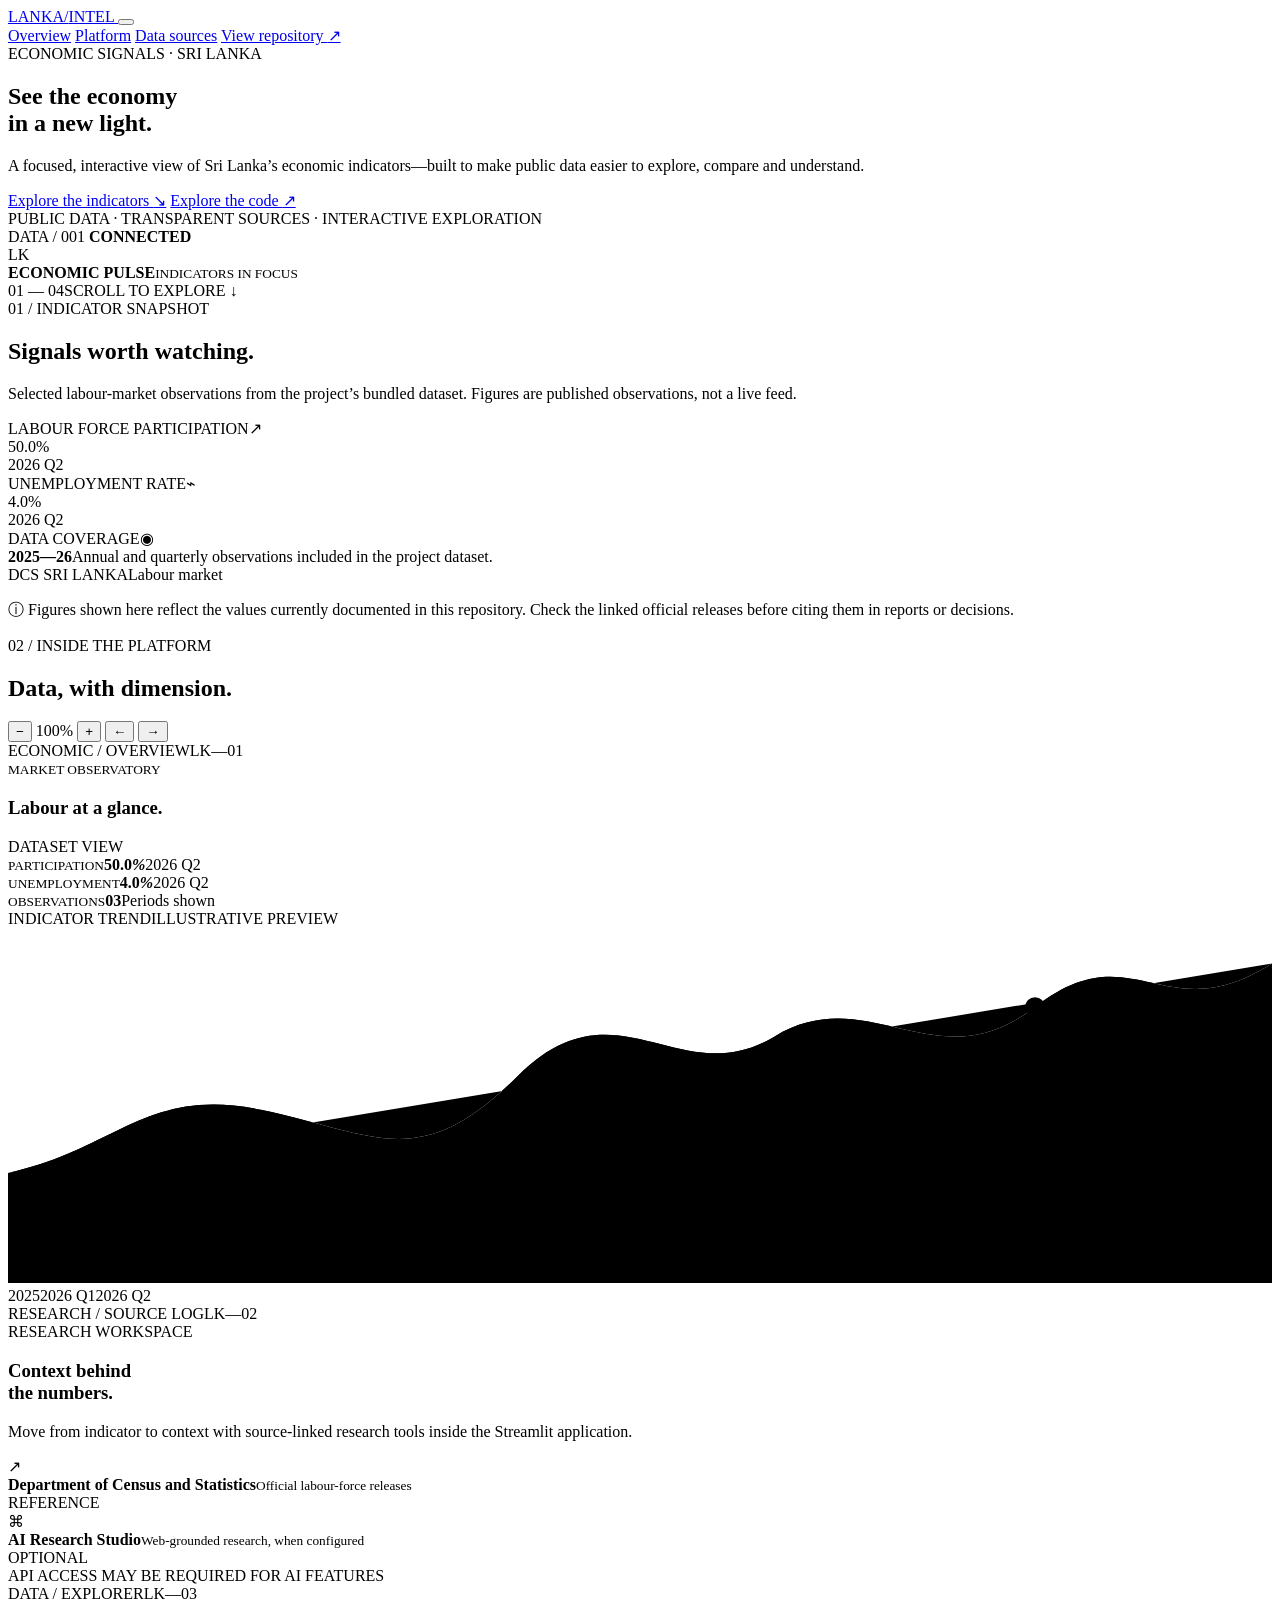
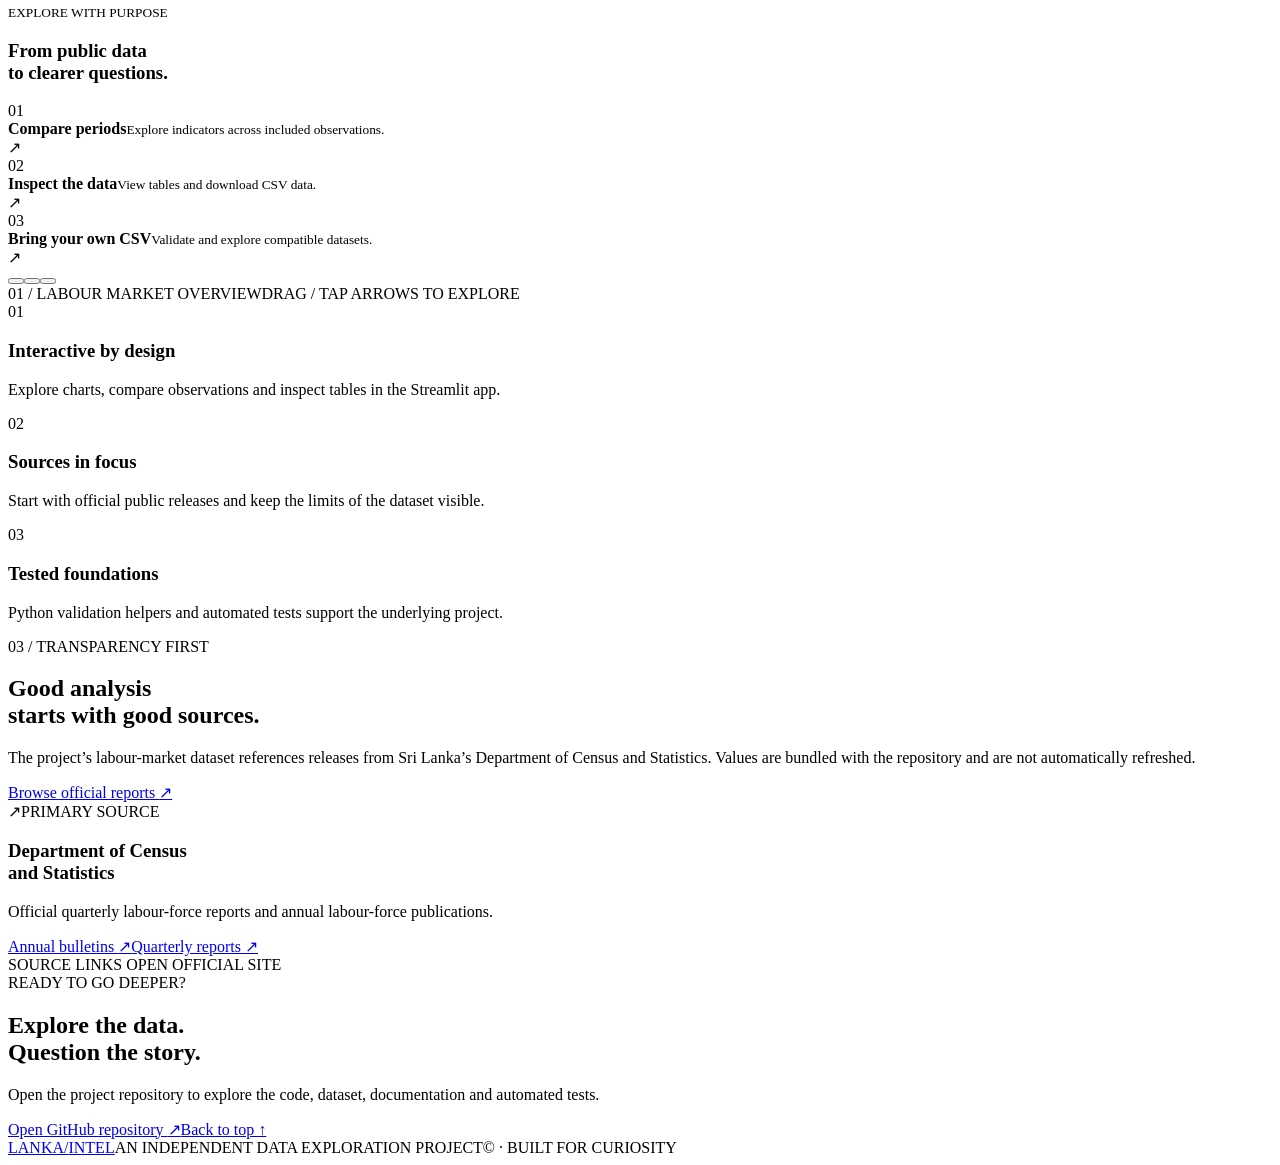
==== index.html @ 3b6142cc "Add holographic economic intelligence website" ====
<!doctype html>
<html lang="en">
<head>
  <meta charset="utf-8">
  <meta name="viewport" content="width=device-width, initial-scale=1">
  <meta name="theme-color" content="#070a12">
  <meta name="description" content="Explore Sri Lanka's economic indicators through an interactive, research-focused data dashboard.">
  <title>Sri Lanka Economic Intelligence</title>
  <link rel="preconnect" href="https://fonts.googleapis.com">
  <link rel="preconnect" href="https://fonts.gstatic.com" crossorigin>
  <link href="https://fonts.googleapis.com/css2?family=DM+Mono:wght@400;500&family=Manrope:wght@400;500;600;700;800&display=swap" rel="stylesheet">
  <link rel="stylesheet" href="styles.css">
  <script src="script.js" defer></script>
</head>
<body>
  <div class="ambient ambient-a" aria-hidden="true"></div>
  <div class="ambient ambient-b" aria-hidden="true"></div>
  <div class="noise" aria-hidden="true"></div>

  <header class="topbar">
    <a class="brand" href="#home" aria-label="Sri Lanka Economic Intelligence home">
      <span class="brand-mark"><span></span><span></span><span></span></span>
      <span class="brand-name">LANKA<span>/</span>INTEL</span>
    </a>
    <button class="menu-toggle" aria-expanded="false" aria-controls="site-nav" aria-label="Open navigation"><span></span><span></span></button>
    <nav id="site-nav" class="nav">
      <a href="#overview">Overview</a>
      <a href="#platform">Platform</a>
      <a href="#sources">Data sources</a>
      <a class="nav-cta" href="https://github.com/itsoghasitha-byte/Sri-Lanka-Economic-Dashboard-" target="_blank" rel="noreferrer">View repository <span>↗</span></a>
    </nav>
  </header>

  <main id="home">
    <section class="hero section-shell">
      <div class="hero-copy">
        <div class="eyebrow"><span class="status-dot"></span> ECONOMIC SIGNALS · SRI LANKA</div>
        <h1>See the economy<br>in a <span class="holo-text">new light.</span></h1>
        <p class="hero-lede">A focused, interactive view of Sri Lanka’s economic indicators—built to make public data easier to explore, compare and understand.</p>
        <div class="hero-actions">
          <a class="button button-primary" href="#overview">Explore the indicators <span>↘</span></a>
          <a class="button button-quiet" href="https://github.com/itsoghasitha-byte/Sri-Lanka-Economic-Dashboard-" target="_blank" rel="noreferrer">Explore the code <span>↗</span></a>
        </div>
        <div class="hero-footnote"><span class="tiny-orbit"></span> PUBLIC DATA · TRANSPARENT SOURCES · INTERACTIVE EXPLORATION</div>
      </div>
      <div class="hero-art" aria-label="Abstract holographic data visualization">
        <div class="orbit orbit-one"></div><div class="orbit orbit-two"></div><div class="orbit orbit-three"></div>
        <div class="orb-core"><div class="orb-glint"></div><div class="orb-ring"></div></div>
        <div class="float-tag tag-top"><span class="tag-pip"></span> DATA / 001 <b>CONNECTED</b></div>
        <div class="float-tag tag-bottom"><span>LK</span><div><b>ECONOMIC PULSE</b><small>INDICATORS IN FOCUS</small></div></div>
        <div class="crosshair crosshair-one"></div><div class="crosshair crosshair-two"></div>
      </div>
      <div class="hero-index"><span>01 — 04</span><span>SCROLL TO EXPLORE <i>↓</i></span></div>
    </section>

    <section id="overview" class="section-shell overview-section">
      <div class="section-heading">
        <div><div class="eyebrow">01 / INDICATOR SNAPSHOT</div><h2>Signals worth <span class="muted-holo">watching.</span></h2></div>
        <p>Selected labour-market observations from the project’s bundled dataset. Figures are published observations, not a live feed.</p>
      </div>
      <div class="metric-grid">
        <article class="metric-card">
          <div class="metric-top"><span>LABOUR FORCE PARTICIPATION</span><span class="metric-icon">↗</span></div>
          <div class="metric-value">50.0<span>%</span></div>
          <div class="metric-bottom"><span class="metric-line"><i style="width:76%"></i></span><span>2026 Q2</span></div>
        </article>
        <article class="metric-card metric-card-accent">
          <div class="metric-top"><span>UNEMPLOYMENT RATE</span><span class="metric-icon">⌁</span></div>
          <div class="metric-value">4.0<span>%</span></div>
          <div class="metric-bottom"><span class="metric-line"><i style="width:34%"></i></span><span>2026 Q2</span></div>
        </article>
        <article class="metric-card metric-card-wide">
          <div class="metric-top"><span>DATA COVERAGE</span><span class="metric-icon">◉</span></div>
          <div class="coverage-display"><strong>2025—26</strong><span>Annual and quarterly observations included in the project dataset.</span></div>
          <div class="metric-bottom"><span class="source-pill"><span class="status-dot"></span> DCS SRI LANKA</span><span>Labour market</span></div>
        </article>
      </div>
      <p class="data-note"><span>ⓘ</span> Figures shown here reflect the values currently documented in this repository. Check the linked official releases before citing them in reports or decisions.</p>
    </section>

    <section id="platform" class="section-shell platform-section">
      <div class="section-heading">
        <div><div class="eyebrow">02 / INSIDE THE PLATFORM</div><h2>Data, with <span class="muted-holo">dimension.</span></h2></div>
        <div class="slide-controls">
          <button class="icon-button" id="zoom-out" aria-label="Zoom out of preview">−</button>
          <span id="zoom-label" class="zoom-label">100%</span>
          <button class="icon-button" id="zoom-in" aria-label="Zoom in to preview">+</button>
          <span class="control-divider"></span>
          <button class="icon-button" id="prev-slide" aria-label="Previous preview">←</button>
          <button class="icon-button" id="next-slide" aria-label="Next preview">→</button>
        </div>
      </div>
      <div class="showcase-frame">
        <div class="showcase-glow"></div>
        <div class="preview-viewport">
          <div class="preview-track" id="preview-track">
            <article class="preview-slide active" aria-label="Preview one: labour market overview">
              <div class="preview-window">
                <div class="window-bar"><span class="window-lights"><i></i><i></i><i></i></span><span>ECONOMIC / OVERVIEW</span><span class="window-code">LK—01</span></div>
                <div class="window-content">
                  <div class="window-title"><div><small>MARKET OBSERVATORY</small><h3>Labour at a glance.</h3></div><span class="window-badge">DATASET VIEW</span></div>
                  <div class="mini-kpis"><div><small>PARTICIPATION</small><b>50.0<em>%</em></b><span>2026 Q2</span></div><div><small>UNEMPLOYMENT</small><b>4.0<em>%</em></b><span>2026 Q2</span></div><div><small>OBSERVATIONS</small><b>03</b><span>Periods shown</span></div></div>
                  <div class="chart-panel"><div class="chart-label"><span>INDICATOR TREND</span><span>ILLUSTRATIVE PREVIEW</span></div><svg viewBox="0 0 640 180" role="img" aria-label="Stylized preview chart, not raw source data"><defs><linearGradient id="chartFill" x1="0" x2="0" y1="0" y2="1"><stop offset="0%" stop-color="#7cf4ff" stop-opacity=".24"/><stop offset="100%" stop-color="#7cf4ff" stop-opacity="0"/></linearGradient></defs><g class="grid-lines"><path d="M0 25H640M0 65H640M0 105H640M0 145H640"/></g><path class="chart-area" d="M0 124 C55 112 70 80 128 92 S208 125 258 75 S340 84 388 55 S470 79 520 40 S585 53 640 18 L640 180 L0 180Z"/><path class="chart-line" d="M0 124 C55 112 70 80 128 92 S208 125 258 75 S340 84 388 55 S470 79 520 40 S585 53 640 18"/><circle cx="520" cy="40" r="5" class="chart-point"/></svg><div class="chart-axis"><span>2025</span><span>2026 Q1</span><span>2026 Q2</span></div></div>
                </div>
              </div>
            </article>
            <article class="preview-slide" aria-label="Preview two: source-first research">
              <div class="preview-window research-window">
                <div class="window-bar"><span class="window-lights"><i></i><i></i><i></i></span><span>RESEARCH / SOURCE LOG</span><span class="window-code">LK—02</span></div>
                <div class="window-content research-content"><div class="terminal-label"><span class="status-dot"></span> RESEARCH WORKSPACE</div><h3>Context behind<br><span class="holo-text">the numbers.</span></h3><p>Move from indicator to context with source-linked research tools inside the Streamlit application.</p><div class="source-row"><span class="source-symbol">↗</span><div><b>Department of Census and Statistics</b><small>Official labour-force releases</small></div><span class="source-state">REFERENCE</span></div><div class="source-row"><span class="source-symbol">⌘</span><div><b>AI Research Studio</b><small>Web-grounded research, when configured</small></div><span class="source-state">OPTIONAL</span></div><div class="research-foot">API ACCESS MAY BE REQUIRED FOR AI FEATURES</div></div>
              </div>
            </article>
            <article class="preview-slide" aria-label="Preview three: data exploration">
              <div class="preview-window explore-window">
                <div class="window-bar"><span class="window-lights"><i></i><i></i><i></i></span><span>DATA / EXPLORER</span><span class="window-code">LK—03</span></div>
                <div class="window-content explore-content"><small class="terminal-label">EXPLORE WITH PURPOSE</small><h3>From public data<br>to clearer questions.</h3><div class="explore-list"><div><span>01</span><div><b>Compare periods</b><small>Explore indicators across included observations.</small></div><span>↗</span></div><div><span>02</span><div><b>Inspect the data</b><small>View tables and download CSV data.</small></div><span>↗</span></div><div><span>03</span><div><b>Bring your own CSV</b><small>Validate and explore compatible datasets.</small></div><span>↗</span></div></div></div>
              </div>
            </article>
          </div>
        </div>
        <div class="showcase-footer"><div class="slide-indicators" id="slide-indicators"><button class="active" aria-label="Show preview one"></button><button aria-label="Show preview two"></button><button aria-label="Show preview three"></button></div><span id="slide-caption">01 / LABOUR MARKET OVERVIEW</span><span class="showcase-hint">DRAG / TAP ARROWS TO EXPLORE</span></div>
      </div>
      <div class="feature-row">
        <article><span class="feature-number">01</span><h3>Interactive by design</h3><p>Explore charts, compare observations and inspect tables in the Streamlit app.</p></article>
        <article><span class="feature-number">02</span><h3>Sources in focus</h3><p>Start with official public releases and keep the limits of the dataset visible.</p></article>
        <article><span class="feature-number">03</span><h3>Tested foundations</h3><p>Python validation helpers and automated tests support the underlying project.</p></article>
      </div>
    </section>

    <section id="sources" class="sources-section">
      <div class="section-shell sources-inner">
        <div><div class="eyebrow">03 / TRANSPARENCY FIRST</div><h2>Good analysis<br>starts with <span class="holo-text">good sources.</span></h2><p>The project’s labour-market dataset references releases from Sri Lanka’s Department of Census and Statistics. Values are bundled with the repository and are not automatically refreshed.</p><a class="button button-primary" href="https://www.statistics.gov.lk/LabourForce/StaticalInformation/QuarterlyReports/" target="_blank" rel="noreferrer">Browse official reports <span>↗</span></a></div>
        <div class="source-card"><div class="source-card-top"><span class="source-symbol">↗</span><span class="source-pill">PRIMARY SOURCE</span></div><h3>Department of Census<br>and Statistics</h3><p>Official quarterly labour-force reports and annual labour-force publications.</p><a href="https://www.statistics.gov.lk/LabourForce/StaticalInformation/Bulletins/" target="_blank" rel="noreferrer">Annual bulletins <span>↗</span></a><a href="https://www.statistics.gov.lk/LabourForce/StaticalInformation/QuarterlyReports/" target="_blank" rel="noreferrer">Quarterly reports <span>↗</span></a><div class="source-card-bottom"><span class="status-dot"></span> SOURCE LINKS OPEN OFFICIAL SITE</div></div>
      </div>
    </section>

    <section class="final-cta section-shell">
      <div class="cta-orb" aria-hidden="true"></div><div class="eyebrow">READY TO GO DEEPER?</div><h2>Explore the data.<br><span class="muted-holo">Question the story.</span></h2><p>Open the project repository to explore the code, dataset, documentation and automated tests.</p><div class="hero-actions"><a class="button button-primary" href="https://github.com/itsoghasitha-byte/Sri-Lanka-Economic-Dashboard-" target="_blank" rel="noreferrer">Open GitHub repository <span>↗</span></a><a class="button button-quiet" href="#home">Back to top ↑</a></div>
    </section>
  </main>

  <footer class="footer section-shell"><a class="brand" href="#home"><span class="brand-mark"><span></span><span></span><span></span></span><span class="brand-name">LANKA<span>/</span>INTEL</span></a><span>AN INDEPENDENT DATA EXPLORATION PROJECT</span><span>© <span id="year"></span> · BUILT FOR CURIOSITY</span></footer>
</body>
</html>
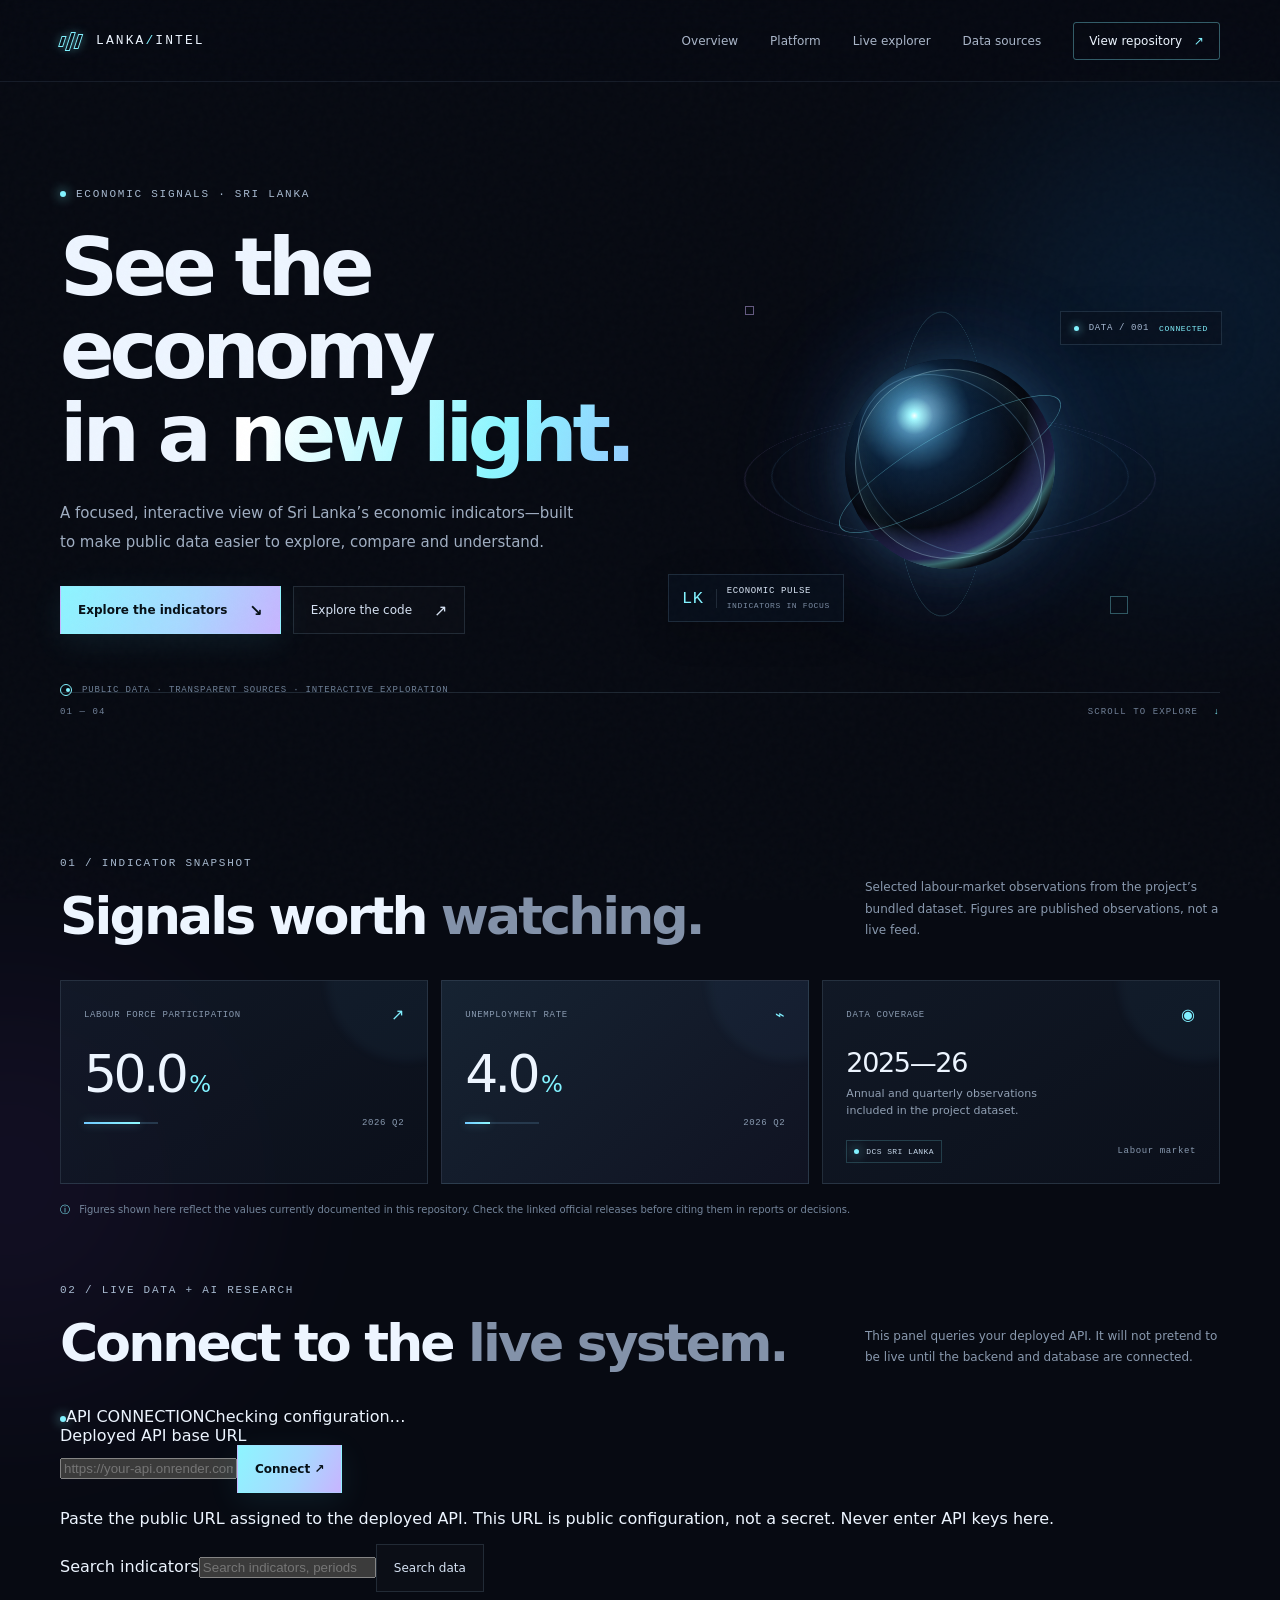
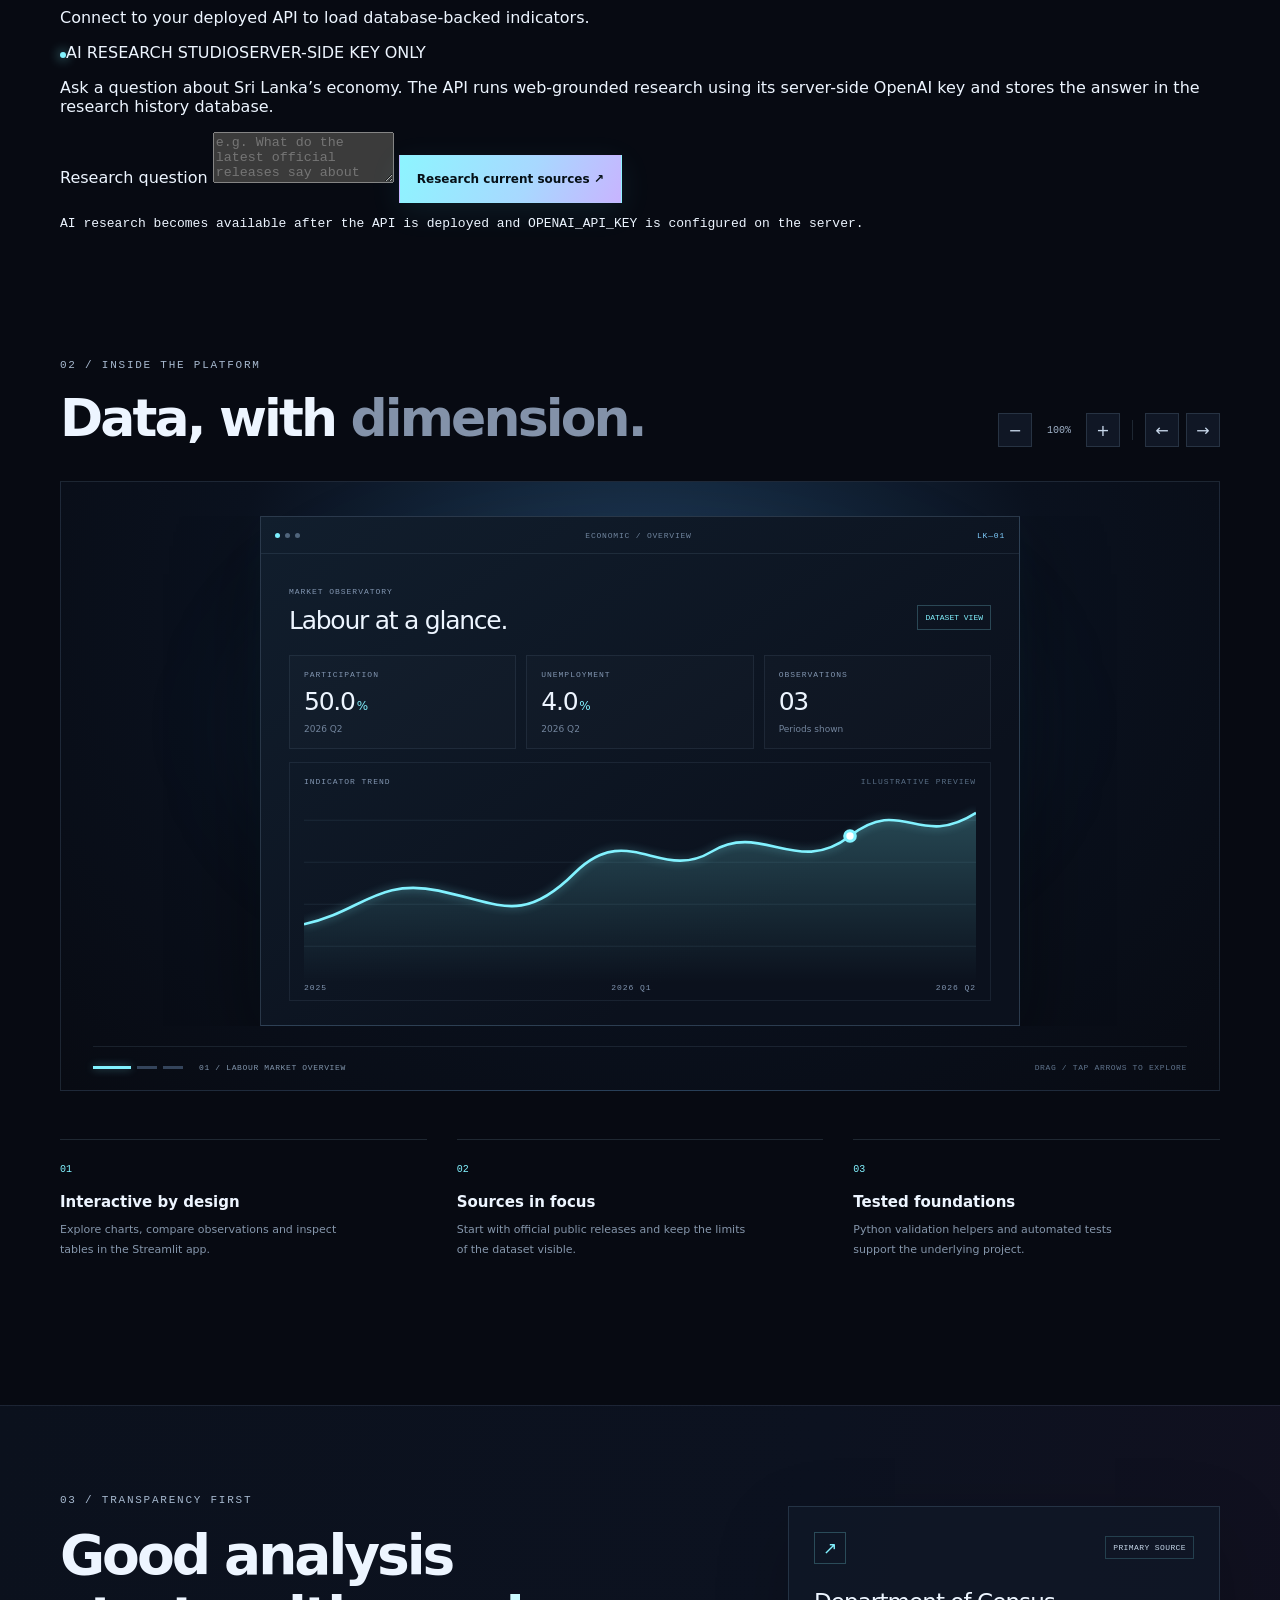
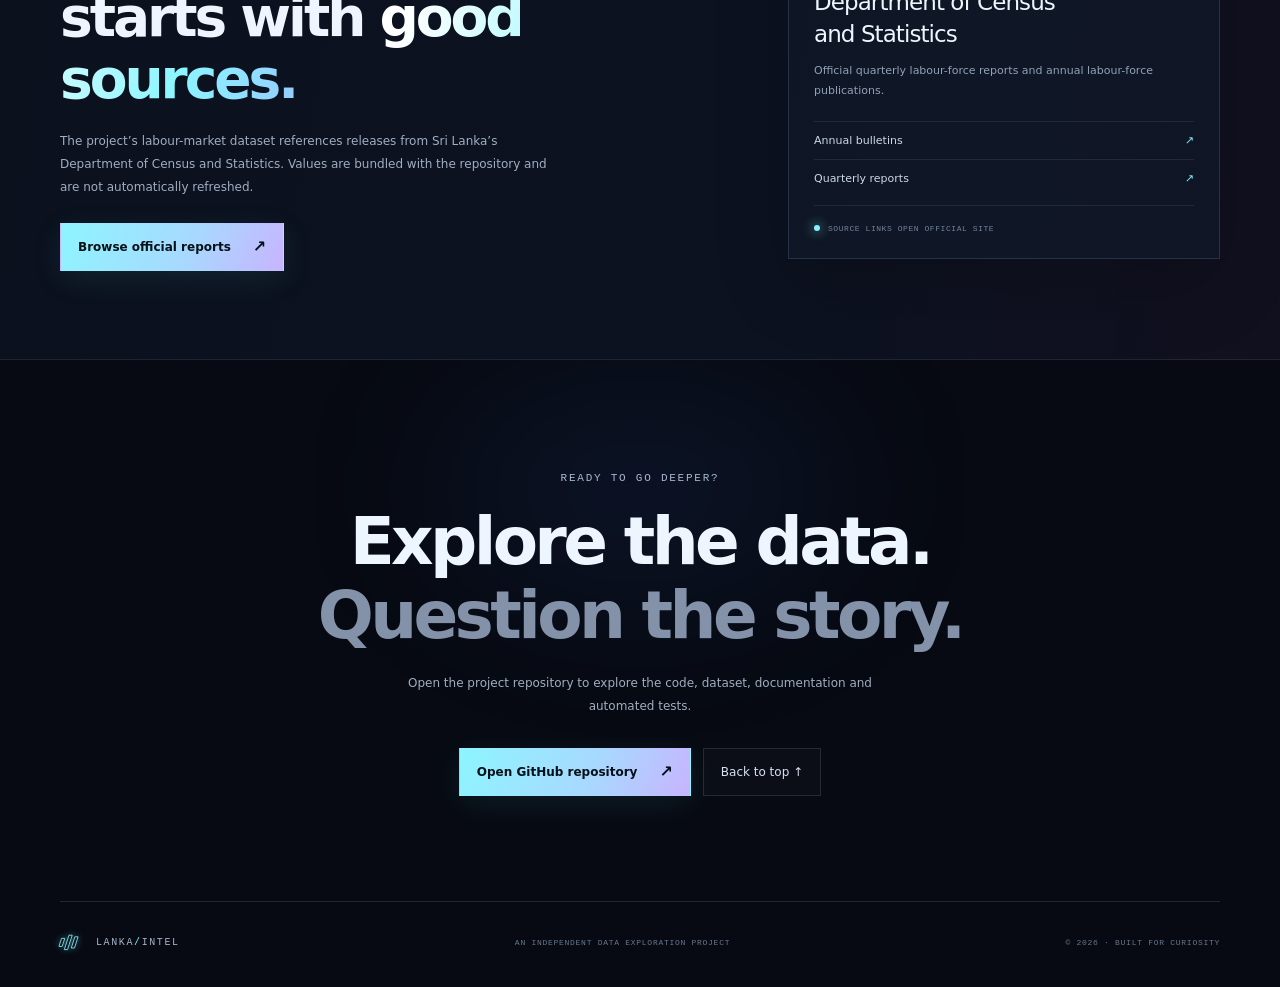
==== commit a5d98199: "Connect holographic homepage to live API and AI research panel" ====
--- a/index.html
+++ b/index.html
@@ -11,6 +11,7 @@
   <link href="https://fonts.googleapis.com/css2?family=DM+Mono:wght@400;500&family=Manrope:wght@400;500;600;700;800&display=swap" rel="stylesheet">
   <link rel="stylesheet" href="styles.css">
   <script src="script.js" defer></script>
+  <script src="api-client.js" defer></script>
 </head>
 <body>
   <div class="ambient ambient-a" aria-hidden="true"></div>
@@ -26,6 +27,7 @@
     <nav id="site-nav" class="nav">
       <a href="#overview">Overview</a>
       <a href="#platform">Platform</a>
+      <a href="#live-explorer">Live explorer</a>
       <a href="#sources">Data sources</a>
       <a class="nav-cta" href="https://github.com/itsoghasitha-byte/Sri-Lanka-Economic-Dashboard-" target="_blank" rel="noreferrer">View repository <span>↗</span></a>
     </nav>
@@ -76,6 +78,31 @@
         </article>
       </div>
       <p class="data-note"><span>ⓘ</span> Figures shown here reflect the values currently documented in this repository. Check the linked official releases before citing them in reports or decisions.</p>
+    </section>
+
+    <section id="live-explorer" class="section-shell api-section">
+      <div class="section-heading">
+        <div><div class="eyebrow">02 / LIVE DATA + AI RESEARCH</div><h2>Connect to the <span class="muted-holo">live system.</span></h2></div>
+        <p>This panel queries your deployed API. It will not pretend to be live until the backend and database are connected.</p>
+      </div>
+      <div class="api-console">
+        <div class="api-console-head"><span class="status-dot"></span><span>API CONNECTION</span><span id="api-connection-status" data-state="offline" role="status">Checking configuration…</span></div>
+        <label for="api-base-url">Deployed API base URL</label>
+        <div class="api-connect-row"><input id="api-base-url" type="url" placeholder="https://your-api.onrender.com" autocomplete="url"><button id="api-connect-button" class="button button-primary" type="button">Connect ↗</button></div>
+        <p class="api-help">Paste the public URL assigned to the deployed API. This URL is public configuration, not a secret. Never enter API keys here.</p>
+        <form id="api-search-form" class="api-search-row"><label class="sr-only" for="api-search">Search indicators</label><input id="api-search" type="search" placeholder="Search indicators, periods or sources…"><button class="button button-quiet" type="submit">Search data</button></form>
+        <div id="api-results" class="api-results" aria-live="polite"><p>Connect to your deployed API to load database-backed indicators.</p></div>
+      </div>
+      <div class="api-console ai-console">
+        <div class="api-console-head"><span class="status-dot"></span><span>AI RESEARCH STUDIO</span><span>SERVER-SIDE KEY ONLY</span></div>
+        <p>Ask a question about Sri Lanka’s economy. The API runs web-grounded research using its server-side OpenAI key and stores the answer in the research history database.</p>
+        <form id="ai-research-form" class="ai-research-form">
+          <label class="sr-only" for="ai-research-question">Research question</label>
+          <textarea id="ai-research-question" rows="3" maxlength="1200" placeholder="e.g. What do the latest official releases say about inflation, tourism and foreign reserves?" required minlength="5"></textarea>
+          <button id="ai-research-button" class="button button-primary" type="submit">Research current sources ↗</button>
+        </form>
+        <pre id="ai-research-output" class="ai-research-output" aria-live="polite">AI research becomes available after the API is deployed and OPENAI_API_KEY is configured on the server.</pre>
+      </div>
     </section>
 
     <section id="platform" class="section-shell platform-section">
--- a/styles.css
+++ b/styles.css
@@ -0,0 +1 @@
+:root{color-scheme:dark;--bg:#070a12;--panel:rgba(16,23,37,.72);--panel2:#101726;--line:rgba(169,204,231,.15);--muted:#8796ab;--text:#edf5ff;--cyan:#82f2ff;--blue:#6ca8ff;--violet:#c6a0ff;--mono:"DM Mono",monospace;--sans:"Manrope",system-ui,sans-serif;--ease:cubic-bezier(.2,.75,.25,1)}*{box-sizing:border-box}html{scroll-behavior:smooth;scroll-padding-top:90px}body{margin:0;background:var(--bg);color:var(--text);font-family:var(--sans);overflow-x:hidden}a{color:inherit;text-decoration:none}button{font:inherit;color:inherit}.section-shell{width:min(1160px,calc(100% - 48px));margin-inline:auto}.ambient{position:absolute;pointer-events:none;border-radius:50%;filter:blur(100px);opacity:.16;z-index:-1}.ambient-a{width:460px;height:460px;background:#1469b8;top:90px;right:-140px}.ambient-b{width:420px;height:420px;background:#6533a0;top:970px;left:-200px;opacity:.12}.noise{position:fixed;inset:0;z-index:20;pointer-events:none;opacity:.035;background-image:url("data:image/svg+xml,%3Csvg viewBox='0 0 180 180' xmlns='http://www.w3.org/2000/svg'%3E%3Cfilter id='n'%3E%3CfeTurbulence type='fractalNoise' baseFrequency='.9' numOctaves='3' stitchTiles='stitch'/%3E%3C/filter%3E%3Crect width='100%25' height='100%25' filter='url(%23n)' opacity='.55'/%3E%3C/svg%3E")}.topbar{height:82px;display:flex;align-items:center;justify-content:space-between;padding:0 max(24px,calc((100vw - 1160px)/2));border-bottom:1px solid rgba(169,204,231,.1);position:sticky;top:0;z-index:15;background:rgba(7,10,18,.78);backdrop-filter:blur(18px)}.brand{display:inline-flex;align-items:center;gap:12px}.brand-mark{height:24px;width:24px;display:flex;align-items:center;gap:3px;transform:skew(-18deg)}.brand-mark span{display:block;width:5px;border:1px solid var(--cyan);box-shadow:0 0 9px #82f2ff60}.brand-mark span:nth-child(1){height:11px}.brand-mark span:nth-child(2){height:19px}.brand-mark span:nth-child(3){height:15px}.brand-name{font:500 13px var(--mono);letter-spacing:.16em}.brand-name span{color:var(--cyan)}.nav{display:flex;align-items:center;gap:32px;color:#aab6c9;font-size:12px}.nav a{transition:color .2s}.nav a:hover{color:var(--cyan)}.nav .nav-cta{border:1px solid rgba(130,242,255,.36);padding:11px 15px;border-radius:3px;color:var(--text)}.nav-cta span{color:var(--cyan);margin-left:8px}.menu-toggle{display:none}.hero{min-height:660px;padding-top:104px;position:relative;display:grid;grid-template-columns:1fr .9fr;align-items:center;gap:20px}.hero-copy{position:relative;z-index:2;padding-bottom:44px}.eyebrow{font:11px var(--mono);letter-spacing:.16em;color:#a7b9cf;display:flex;align-items:center;gap:10px}.status-dot{display:inline-block;width:6px;height:6px;border-radius:50%;background:var(--cyan);box-shadow:0 0 12px #82f2ff;flex-shrink:0}.hero h1{font-size:clamp(46px,6.3vw,82px);line-height:1.03;letter-spacing:-.065em;font-weight:600;margin:26px 0 24px}.holo-text{background:linear-gradient(105deg,#fff 5%,#8cf6ff 38%,#9aafff 70%,#e3b6ff 100%);color:transparent;background-clip:text;-webkit-background-clip:text;background-size:180% auto;animation:holoShift 8s ease-in-out infinite}.hero-lede,.sources-inner>div:first-child>p,.final-cta>p{font-size:15px;line-height:1.9;color:#a0aec2;max-width:520px}.hero-actions{display:flex;gap:12px;align-items:center;flex-wrap:wrap;margin-top:30px}.button{min-height:48px;display:inline-flex;align-items:center;justify-content:center;gap:22px;padding:0 17px;border:1px solid var(--line);font-size:12px;transition:transform .25s var(--ease),border-color .25s,background .25s}.button:hover{transform:translateY(-3px);border-color:#82f2ff80}.button span{font-size:16px}.button-primary{color:#061017;background:linear-gradient(115deg,#8df5ff,#a8d8ff 58%,#c8b4ff);border-color:transparent;font-weight:800;box-shadow:0 8px 32px #5fe8ff16}.button-quiet{color:#d6e2f3;background:rgba(255,255,255,.015)}.hero-footnote{display:flex;align-items:center;gap:10px;margin-top:50px;font:9px var(--mono);letter-spacing:.09em;color:#6f8198}.tiny-orbit{width:12px;height:12px;border:1px solid #82f2ff;border-radius:50%;position:relative}.tiny-orbit:after{content:"";position:absolute;width:4px;height:4px;background:var(--cyan);border-radius:50%;top:3px;left:5px}.hero-art{height:440px;position:relative;display:grid;place-items:center;perspective:800px}.hero-art:before{content:"";position:absolute;width:80%;aspect-ratio:1;border-radius:50%;background:radial-gradient(circle,#4488ff1b,transparent 67%);filter:blur(20px)}.orb-core{width:210px;aspect-ratio:1;border-radius:50%;position:relative;background:radial-gradient(circle at 33% 27%,#f7ffff 0,#8af7ff 2%,#3b7da7 9%,#0b213a 27%,#070b15 54%,#4b4ba7 69%,#81f3ff 72%,#18253d 77%,#070a12 83%);box-shadow:inset -18px -20px 44px #000b,0 0 40px #62deff26,0 0 100px #4f8cff20;animation:orbFloat 7s ease-in-out infinite;z-index:2}.orb-core:before{content:"";position:absolute;inset:10px;border-radius:50%;border:1px solid #c3faff55;box-shadow:inset 0 0 28px #8bf2ff25}.orb-core:after{content:"";position:absolute;inset:25px 4px;border:1px solid #93d7ff3d;border-radius:50%;transform:rotate(42deg)}.orb-glint{position:absolute;top:24%;left:28%;width:33px;height:11px;background:#fff;filter:blur(12px);transform:rotate(-35deg);opacity:.85}.orb-ring{position:absolute;inset:36px -22px;border:1px solid #7ceeff6c;border-radius:50%;transform:rotate(-30deg) scaleY(.45)}.orbit{position:absolute;width:350px;height:350px;border:1px solid #6fbbff21;border-radius:50%;transform:rotateX(70deg) rotateZ(-22deg)}.orbit-two{width:400px;height:400px;transform:rotateX(72deg) rotateZ(65deg);border-color:#b79aff25}.orbit-three{width:300px;height:300px;transform:rotateY(72deg) rotateZ(18deg);border-color:#82f2ff25}.float-tag{position:absolute;z-index:3;display:flex;align-items:center;gap:10px;background:rgba(9,17,29,.76);border:1px solid #a5d8ff24;backdrop-filter:blur(15px);padding:11px 13px;font:9px var(--mono);letter-spacing:.07em;color:#a6b9d2;box-shadow:0 10px 36px #0003}.tag-top{right:-2px;top:67px}.tag-top b{color:var(--cyan);font-size:8px;font-weight:400}.tag-pip{height:5px;width:5px;border-radius:50%;background:var(--cyan);box-shadow:0 0 8px var(--cyan)}.tag-bottom{left:-12px;bottom:62px}.tag-bottom>span{font-size:17px;color:var(--cyan);border-right:1px solid var(--line);padding-right:12px}.tag-bottom div{display:grid;gap:5px}.tag-bottom b{font-size:9px;font-weight:400;color:#dce8f8}.tag-bottom small{font-size:8px;color:#7b8ca3}.crosshair{position:absolute;width:18px;height:18px;border:1px solid #82f2ff54}.crosshair-one{right:17%;bottom:16%}.crosshair-two{left:12%;top:14%;width:9px;height:9px;border-color:#d1b7ff77}.hero-index{position:absolute;bottom:25px;left:0;right:0;border-top:1px solid var(--line);padding-top:14px;display:flex;justify-content:space-between;color:#718198;font:9px var(--mono);letter-spacing:.12em}.hero-index i{font-style:normal;color:var(--cyan);margin-left:9px}.overview-section,.platform-section{padding-top:115px;padding-bottom:55px}.section-heading{display:flex;align-items:flex-end;justify-content:space-between;gap:30px;margin-bottom:34px}.section-heading h2,.sources-inner h2,.final-cta h2{font-size:clamp(32px,4.4vw,52px);line-height:1.13;letter-spacing:-.055em;font-weight:600;margin:18px 0 0}.section-heading>p{max-width:355px;color:#8999ae;font-size:12px;line-height:1.8;margin:0 0 4px}.muted-holo{color:#8392a9}.metric-grid{display:grid;grid-template-columns:1fr 1fr 1.08fr;gap:13px}.metric-card{padding:24px 23px 20px;min-height:185px;background:linear-gradient(145deg,#141d2cbd,#0c111dbd);border:1px solid var(--line);position:relative;overflow:hidden;transition:transform .3s var(--ease),border-color .3s}.metric-card:hover{transform:translateY(-4px);border-color:#82f2ff50}.metric-card:after{content:"";position:absolute;right:-60px;top:-80px;width:160px;height:160px;border-radius:50%;background:#64bfff0b;filter:blur(4px)}.metric-card-accent{background:linear-gradient(140deg,#162332,#101322)}.metric-top,.metric-bottom{display:flex;justify-content:space-between;align-items:center;gap:10px;color:#899ab0;font:9px var(--mono);letter-spacing:.07em}.metric-icon{color:var(--cyan);font-size:16px}.metric-value{font-size:52px;letter-spacing:-.07em;font-weight:500;margin:19px 0 14px}.metric-value span{font-size:23px;color:var(--cyan);margin-left:4px}.metric-line{height:2px;width:74px;background:#26394d;display:block}.metric-line i{height:100%;display:block;background:linear-gradient(90deg,#70c9ff,#8ffaff);box-shadow:0 0 10px #82f2ff66}.metric-bottom>span:last-child{font-size:9px}.coverage-display{display:grid;gap:7px;margin:22px 0 20px}.coverage-display strong{font-size:27px;letter-spacing:-.05em;font-weight:500}.coverage-display span{font-size:11px;color:#91a0b4;line-height:1.6;max-width:220px}.source-pill{font:8px var(--mono);letter-spacing:.05em;border:1px solid #82f2ff30;padding:6px 7px;display:inline-flex;align-items:center;gap:7px;color:#c5d6e8}.source-pill .status-dot{width:5px;height:5px}.data-note{font-size:10px;color:#74859b;line-height:1.8;margin-top:17px}.data-note span{color:var(--cyan);margin-right:6px}.slide-controls{display:flex;align-items:center;gap:7px}.icon-button{height:34px;width:34px;border:1px solid var(--line);background:#101725;color:#c8d8eb;cursor:pointer;transition:all .2s}.icon-button:hover{border-color:var(--cyan);color:var(--cyan)}.zoom-label{font:10px var(--mono);color:#a0b2c8;min-width:40px;text-align:center}.control-divider{height:20px;width:1px;background:var(--line);margin:0 5px}.showcase-frame{position:relative;overflow:hidden;border:1px solid #a2cfff22;background:radial-gradient(ellipse at 50% 20%,#1c3651 0,#0a111e 50%,#080b13 100%);padding:34px 32px 18px;isolation:isolate}.showcase-glow{position:absolute;width:65%;height:60%;left:17%;top:10%;border-radius:50%;background:#2372b41b;filter:blur(60px);z-index:-1}.preview-viewport{overflow:hidden;min-height:420px;display:grid;align-items:center;touch-action:pan-y}.preview-track{display:flex;align-items:center;transition:transform .65s var(--ease);transform-origin:center center;will-change:transform}.preview-slide{min-width:100%;padding:0 8px;display:flex;justify-content:center;align-items:center;opacity:.45;transform:scale(.94);transition:opacity .5s,transform .5s var(--ease)}.preview-slide.active{opacity:1;transform:scale(1)}.preview-window{width:min(760px,100%);border:1px solid #a6d7ff31;background:linear-gradient(145deg,#111e2d,#0b111d 72%);box-shadow:0 30px 80px #0007,0 0 40px #75eaff08;overflow:hidden}.window-bar{height:37px;border-bottom:1px solid #b6d8ff18;display:flex;align-items:center;justify-content:space-between;padding:0 14px;color:#70859e;font:8px var(--mono);letter-spacing:.1em}.window-lights{display:flex;gap:5px}.window-lights i{width:5px;height:5px;background:#50657c;border-radius:50%}.window-lights i:first-child{background:#7cefff}.window-code{color:#80cfff}.window-content{padding:25px 28px 24px}.window-title{display:flex;justify-content:space-between;align-items:center;gap:15px}.window-title small,.mini-kpis small,.chart-label,.chart-axis,.terminal-label{font:8px var(--mono);letter-spacing:.12em;color:#8296b1}.window-title h3,.research-content h3,.explore-content h3{font-size:25px;letter-spacing:-.05em;font-weight:500;margin:8px 0 20px}.window-badge{font:8px var(--mono);border:1px solid #8befff3c;padding:7px;color:var(--cyan)}.mini-kpis{display:grid;grid-template-columns:repeat(3,1fr);gap:10px}.mini-kpis>div{padding:14px;border:1px solid #b5d8ff15;background:#ffffff03;display:grid;gap:8px}.mini-kpis b{font-size:25px;font-weight:500;letter-spacing:-.05em}.mini-kpis em{font-size:12px;font-style:normal;color:var(--cyan);margin-left:2px}.mini-kpis>div>span{font-size:9px;color:#73859d}.chart-panel{margin-top:13px;border:1px solid #b5d8ff15;padding:14px 14px 8px}.chart-label,.chart-axis{display:flex;justify-content:space-between}.chart-label span:last-child{color:#596e85}.chart-panel svg{width:100%;height:auto;display:block;margin-top:8px}.grid-lines path{stroke:#a3d4ff15;stroke-width:1}.chart-area{fill:url(#chartFill)}.chart-line{fill:none;stroke:#82f2ff;stroke-width:2.5;filter:drop-shadow(0 0 4px #82f2ff7a)}.chart-point{fill:#fff;stroke:#82f2ff;stroke-width:3}.chart-axis{font-size:8px}.research-content{padding:42px 45px 38px;min-height:350px}.research-content h3{font-size:38px;margin:18px 0}.research-content>p{font-size:12px;line-height:1.8;color:#91a2b7;max-width:400px}.source-row{display:flex;align-items:center;gap:13px;border:1px solid #b5d8ff18;padding:12px;margin-top:9px}.source-symbol{font-size:17px;color:var(--cyan)}.source-row>div{display:grid;gap:5px;flex:1}.source-row b{font-size:10px;font-weight:600}.source-row small{font-size:9px;color:#8597ad}.source-state{font:8px var(--mono);color:#81e9f4}.research-foot{font:8px var(--mono);letter-spacing:.09em;color:#6f8199;margin-top:20px}.explore-content{padding:42px 45px 38px;min-height:350px}.explore-content h3{font-size:35px;line-height:1.2;margin:17px 0 24px}.explore-list>div{display:flex;align-items:center;gap:16px;border-top:1px solid #b5d8ff19;padding:14px 0}.explore-list>div>span:first-child{font:10px var(--mono);color:var(--cyan)}.explore-list>div>div{display:grid;gap:5px;flex:1}.explore-list b{font-size:11px;font-weight:600}.explore-list small{font-size:10px;color:#8192a9}.explore-list>div>span:last-child{color:#8ba0b9}.showcase-footer{display:flex;align-items:center;gap:16px;margin-top:20px;border-top:1px solid #a6c9e51c;padding-top:16px}.slide-indicators{display:flex;gap:6px}.slide-indicators button{width:20px;height:3px;padding:0;border:0;background:#34445b;cursor:pointer;transition:all .25s}.slide-indicators button.active{width:38px;background:var(--cyan);box-shadow:0 0 8px #82f2ff66}.showcase-footer>span{font:8px var(--mono);letter-spacing:.08em;color:#8296ad}.showcase-footer .showcase-hint{margin-left:auto;color:#60748d}.feature-row{display:grid;grid-template-columns:repeat(3,1fr);gap:30px;padding-top:48px}.feature-row article{border-top:1px solid var(--line);padding-top:17px}.feature-number{font:10px var(--mono);color:var(--cyan)}.feature-row h3{font-size:15px;font-weight:600;margin:17px 0 9px}.feature-row p{font-size:11px;line-height:1.8;color:#8596ab;margin:0;max-width:300px}.sources-section{margin-top:90px;border-block:1px solid #a6c9e51b;background:linear-gradient(100deg,#0b111d,#0c1220 60%,#11101f)}.sources-inner{padding-block:88px;display:grid;grid-template-columns:1.2fr .8fr;gap:80px;align-items:center}.sources-inner h2{font-size:clamp(36px,4.5vw,55px)}.sources-inner>div:first-child>p{font-size:12px;max-width:490px;margin:20px 0 24px}.source-card{border:1px solid #a6d8ff25;background:#101827b8;padding:25px;box-shadow:0 25px 70px #0003}.source-card-top{display:flex;justify-content:space-between;align-items:center}.source-card-top .source-symbol{height:32px;width:32px;border:1px solid #82f2ff3d;display:grid;place-items:center}.source-card h3{font-size:23px;line-height:1.4;font-weight:500;letter-spacing:-.04em;margin:22px 0 10px}.source-card p{font-size:11px;line-height:1.8;color:#91a2b7;margin-bottom:20px}.source-card>a{display:flex;justify-content:space-between;padding:12px 0;border-top:1px solid #a6c9e51c;font-size:11px;color:#cbd9e9}.source-card>a span{color:var(--cyan)}.source-card-bottom{display:flex;align-items:center;gap:8px;border-top:1px solid #a6c9e51c;padding-top:18px;margin-top:8px;font:8px var(--mono);letter-spacing:.07em;color:#71849c}.final-cta{text-align:center;padding-block:112px 105px;position:relative;overflow:hidden}.final-cta .eyebrow{justify-content:center}.final-cta h2{font-size:clamp(40px,6vw,66px);margin-top:21px}.final-cta>p{font-size:12px;margin:18px auto 0;max-width:500px}.final-cta .hero-actions{justify-content:center}.cta-orb{position:absolute;width:400px;height:200px;border-radius:50%;background:#3b64d91c;filter:blur(80px);top:30px;left:calc(50% - 200px);z-index:-1}.footer{min-height:82px;display:flex;align-items:center;justify-content:space-between;gap:20px;border-top:1px solid var(--line);color:#66788e;font:8px var(--mono);letter-spacing:.09em}.footer .brand-name{font-size:10px;color:#a4b5ca}.footer .brand-mark{transform:scale(.8) skew(-18deg);transform-origin:left center}.menu-toggle{border:0;background:none}.reveal{opacity:0;transform:translateY(18px);transition:opacity .65s var(--ease),transform .65s var(--ease)}.reveal.in-view{opacity:1;transform:translateY(0)}@keyframes holoShift{0%,100%{background-position:0% 50%}50%{background-position:100% 50%}}@keyframes orbFloat{0%,100%{transform:translateY(0) rotate(-3deg)}50%{transform:translateY(-12px) rotate(4deg)}}@media(min-width:1300px){.hero{min-height:710px}.hero-art{transform:scale(1.06)}}@media(max-width:850px){.section-shell{width:min(100% - 36px,700px)}.topbar{height:70px;padding-inline:18px}.menu-toggle{display:grid;gap:5px;padding:10px;z-index:2}.menu-toggle span{width:21px;height:1px;background:var(--text);display:block}.nav{display:none;position:absolute;top:69px;left:0;right:0;background:#080d17f7;padding:24px 22px 28px;align-items:stretch;gap:0;border-bottom:1px solid var(--line);backdrop-filter:blur(20px)}.nav.open{display:flex;flex-direction:column}.nav>a{padding:14px 0;border-bottom:1px solid #a6c9e51a}.nav .nav-cta{margin-top:14px;padding:13px}.hero{padding-top:70px;min-height:0;grid-template-columns:1fr;gap:0}.hero-copy{padding-bottom:0}.hero h1{font-size:clamp(48px,10vw,76px)}.hero-art{height:360px;margin-top:0}.orb-core{width:165px}.orbit{width:290px;height:290px}.orbit-two{width:325px;height:325px}.orbit-three{width:245px;height:245px}.tag-top{right:4%;top:37px}.tag-bottom{left:1%;bottom:37px}.hero-index{position:relative;bottom:auto;margin-top:10px}.overview-section,.platform-section{padding-top:85px}.section-heading{align-items:flex-start;flex-direction:column;gap:18px}.section-heading>p{max-width:500px}.metric-grid{grid-template-columns:1fr 1fr}.metric-card-wide{grid-column:1/-1}.coverage-display{grid-template-columns:auto 1fr;align-items:center}.sources-inner{padding-block:65px;grid-template-columns:1fr;gap:35px}.source-card{max-width:540px}.showcase-frame{padding:22px 13px 15px}.preview-viewport{min-height:380px}.window-content{padding:20px 16px}.window-title h3{font-size:21px}.mini-kpis>div{padding:10px}.mini-kpis b{font-size:20px}.research-content,.explore-content{padding:32px 25px;min-height:330px}.feature-row{gap:16px}.footer{flex-wrap:wrap;padding-block:20px}.footer>span:nth-child(2){display:none}}@media(max-width:520px){.section-shell{width:calc(100% - 32px)}.brand-name{font-size:11px}.hero{padding-top:56px}.hero h1{font-size:47px}.hero-lede{font-size:13px}.hero-actions{align-items:stretch}.hero-actions .button{flex:1;gap:10px;padding-inline:12px;font-size:10px}.hero-footnote{font-size:7px;margin-top:32px;letter-spacing:.05em}.hero-art{height:310px;margin-inline:-10px}.orb-core{width:140px}.orbit{width:250px;height:250px}.orbit-two{width:280px;height:280px}.orbit-three{width:220px;height:220px}.float-tag{padding:9px}.tag-top{right:0;top:30px}.tag-bottom{left:0;bottom:25px}.hero-index{font-size:7px}.section-heading h2,.sources-inner h2{font-size:35px}.metric-grid{grid-template-columns:1fr;gap:10px}.metric-card-wide{grid-column:auto}.metric-card{min-height:170px}.coverage-display{grid-template-columns:1fr}.platform-section .section-heading{gap:18px}.slide-controls{gap:5px;flex-wrap:wrap}.icon-button{width:32px;height:32px}.showcase-frame{padding:14px 8px 12px}.preview-viewport{min-height:345px}.window-bar{padding-inline:9px;font-size:7px}.window-content{padding:17px 11px}.window-title{align-items:flex-start}.window-title h3{font-size:18px}.window-badge{font-size:6px;padding:6px}.mini-kpis{gap:5px}.mini-kpis>div{padding:8px 6px;gap:7px}.mini-kpis small{font-size:6px;letter-spacing:.05em}.mini-kpis b{font-size:18px}.mini-kpis em{font-size:10px}.mini-kpis>div>span{font-size:7px}.chart-panel{padding:9px 7px 7px}.chart-label,.chart-axis{font-size:6px}.research-content,.explore-content{padding:26px 16px;min-height:325px}.research-content h3,.explore-content h3{font-size:29px}.source-row{gap:8px;padding:10px 8px}.source-row b{font-size:9px}.source-row small{font-size:8px}.source-state{font-size:6px}.showcase-footer{gap:9px;flex-wrap:wrap}.showcase-footer>span{font-size:7px}.showcase-footer .showcase-hint{display:none}.feature-row{grid-template-columns:1fr;gap:24px;padding-top:35px}.feature-row article{padding-top:14px}.feature-row h3{margin:10px 0 7px}.sources-section{margin-top:60px}.sources-inner{padding-block:55px}.source-card{padding:19px}.final-cta{padding-block:80px}.final-cta h2{font-size:43px}.footer{gap:12px}.footer>span:last-child{font-size:7px}}@media(prefers-reduced-motion:reduce){*,*::before,*::after{scroll-behavior:auto!important;animation-duration:.01ms!important;animation-iteration-count:1!important;transition-duration:.01ms!important}.reveal{opacity:1;transform:none}}
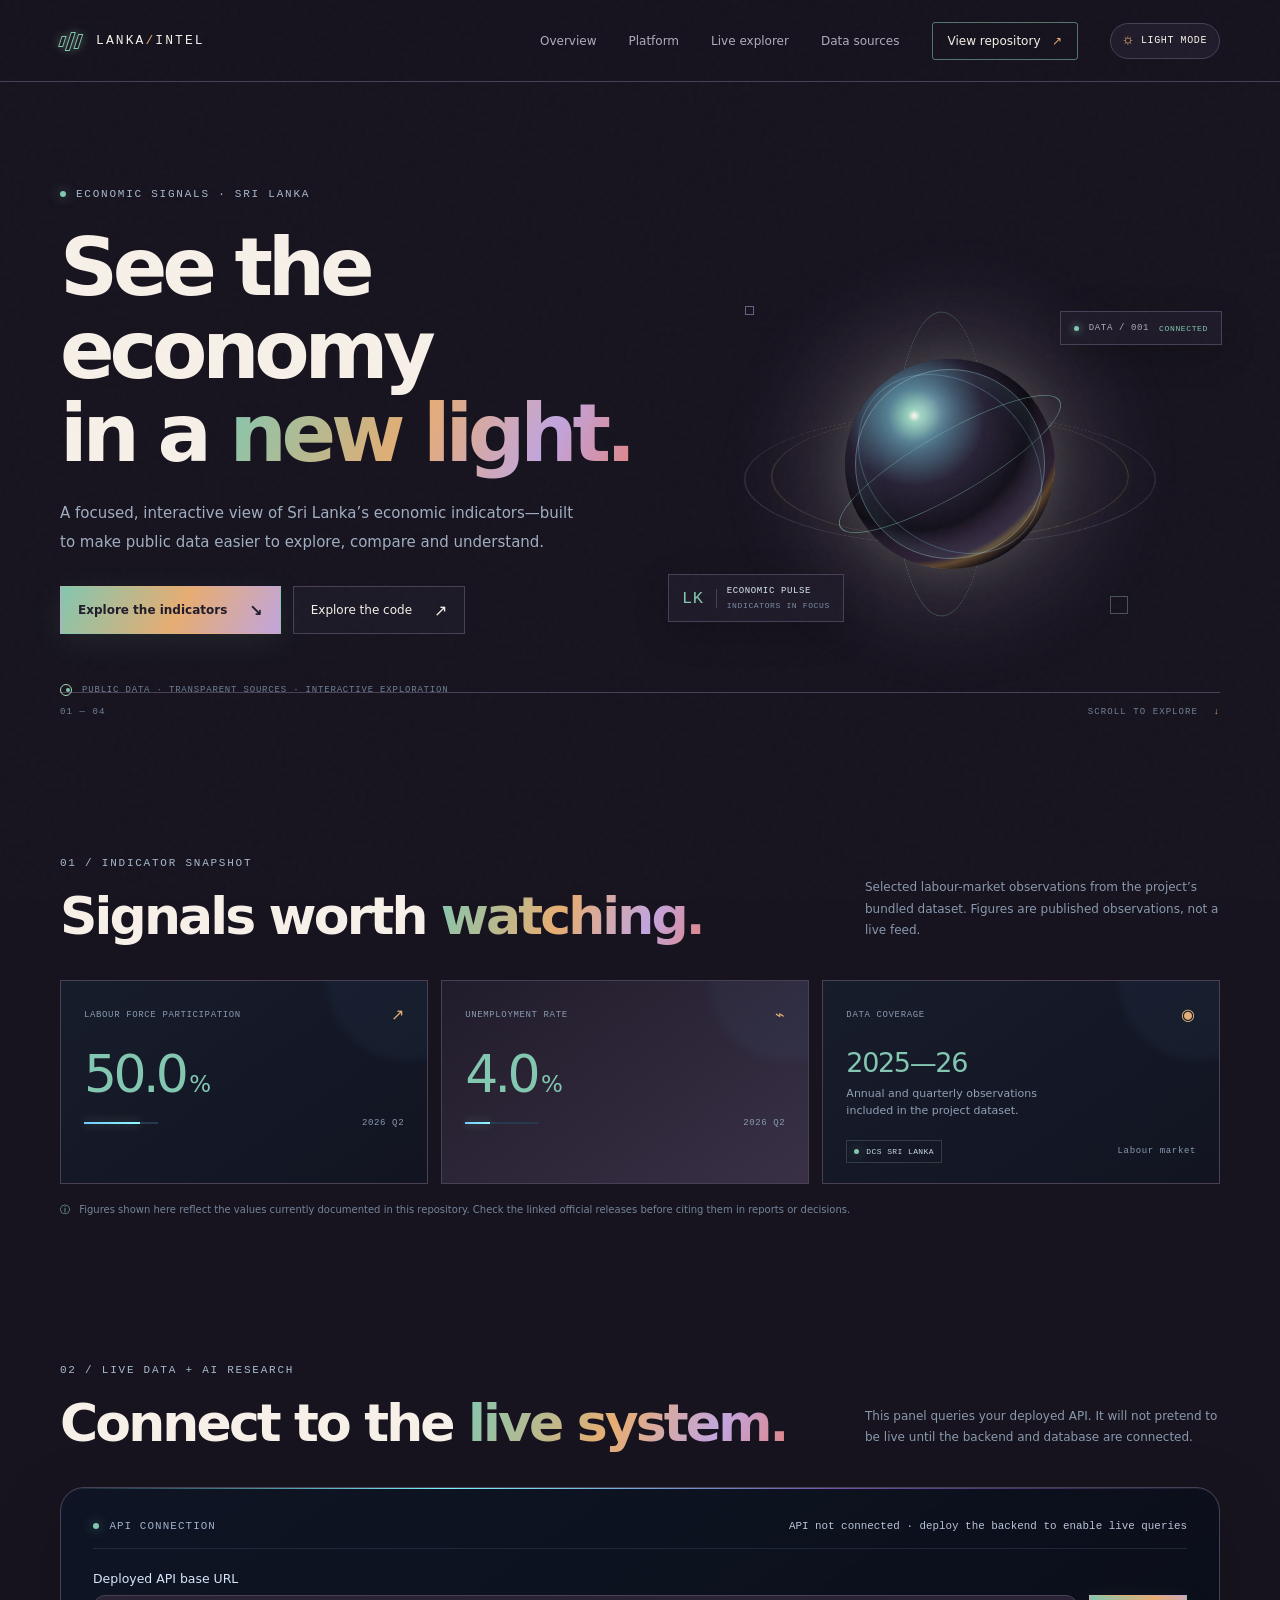
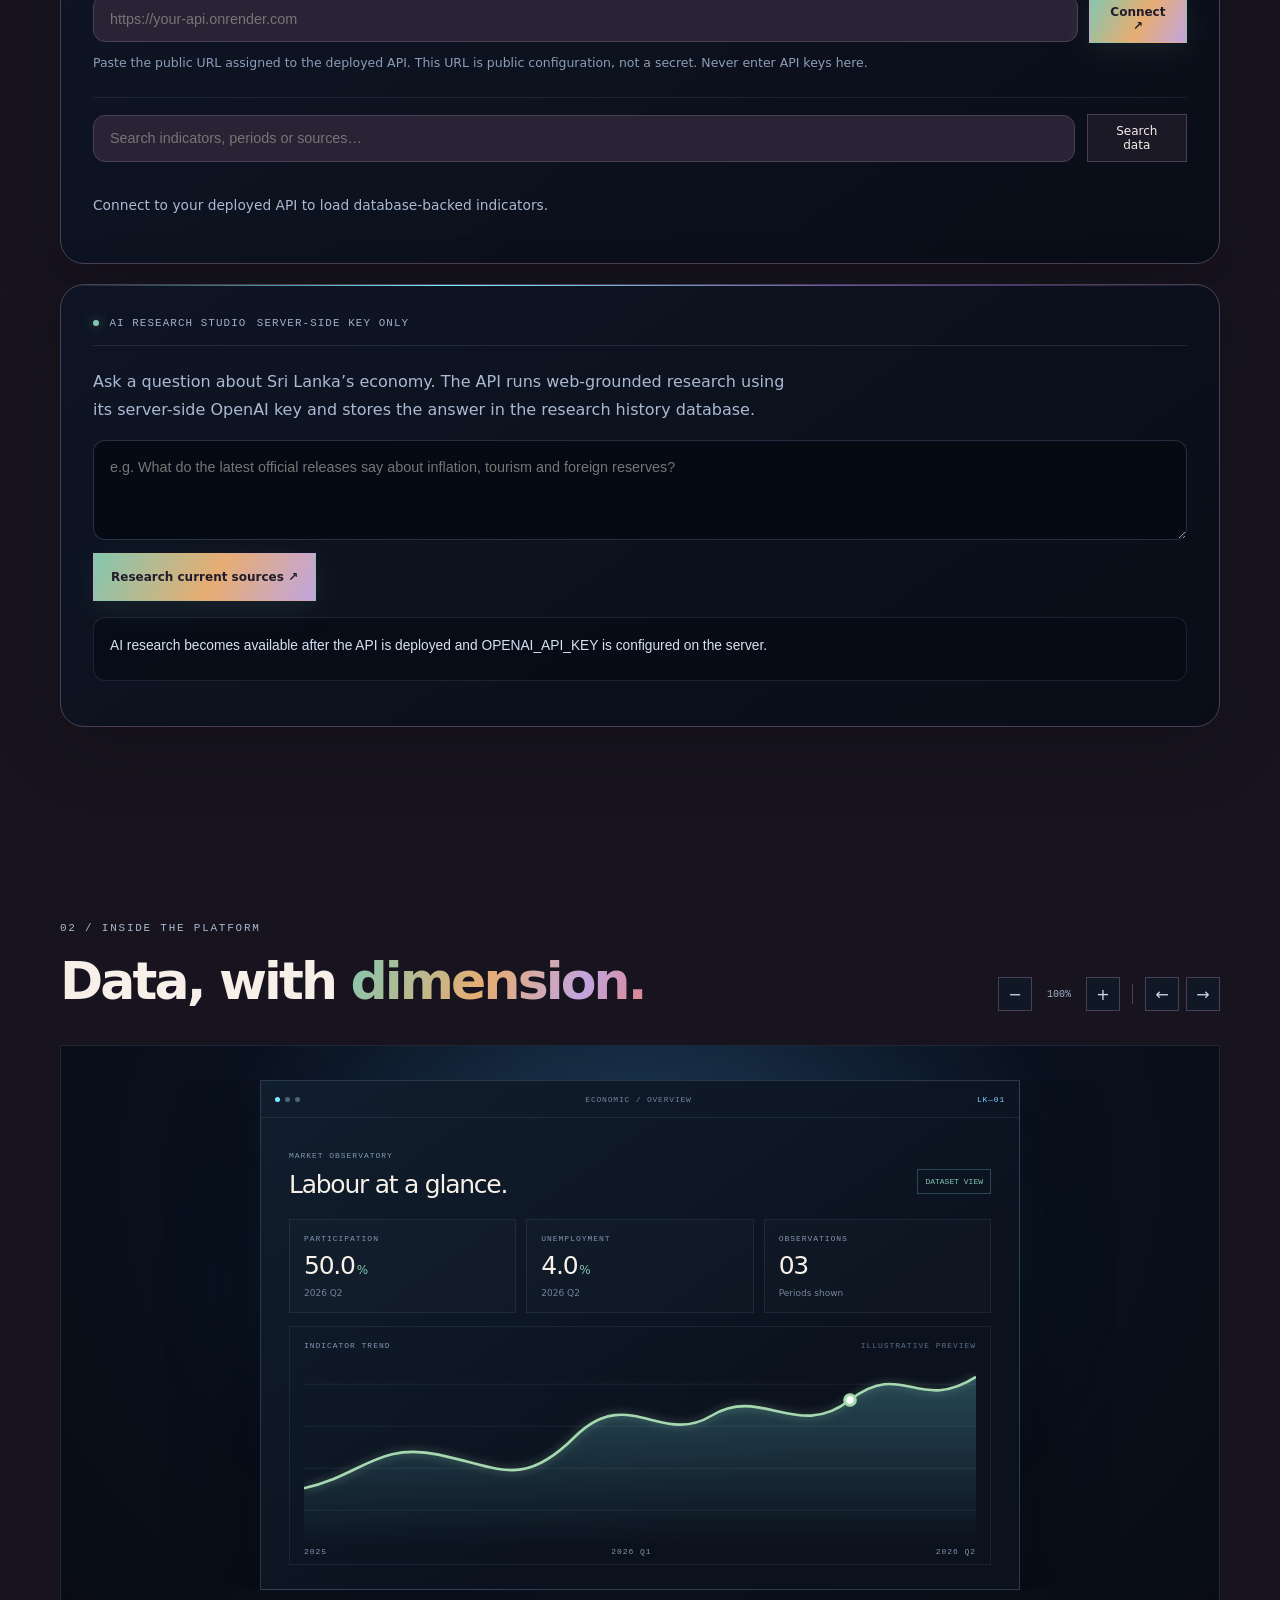
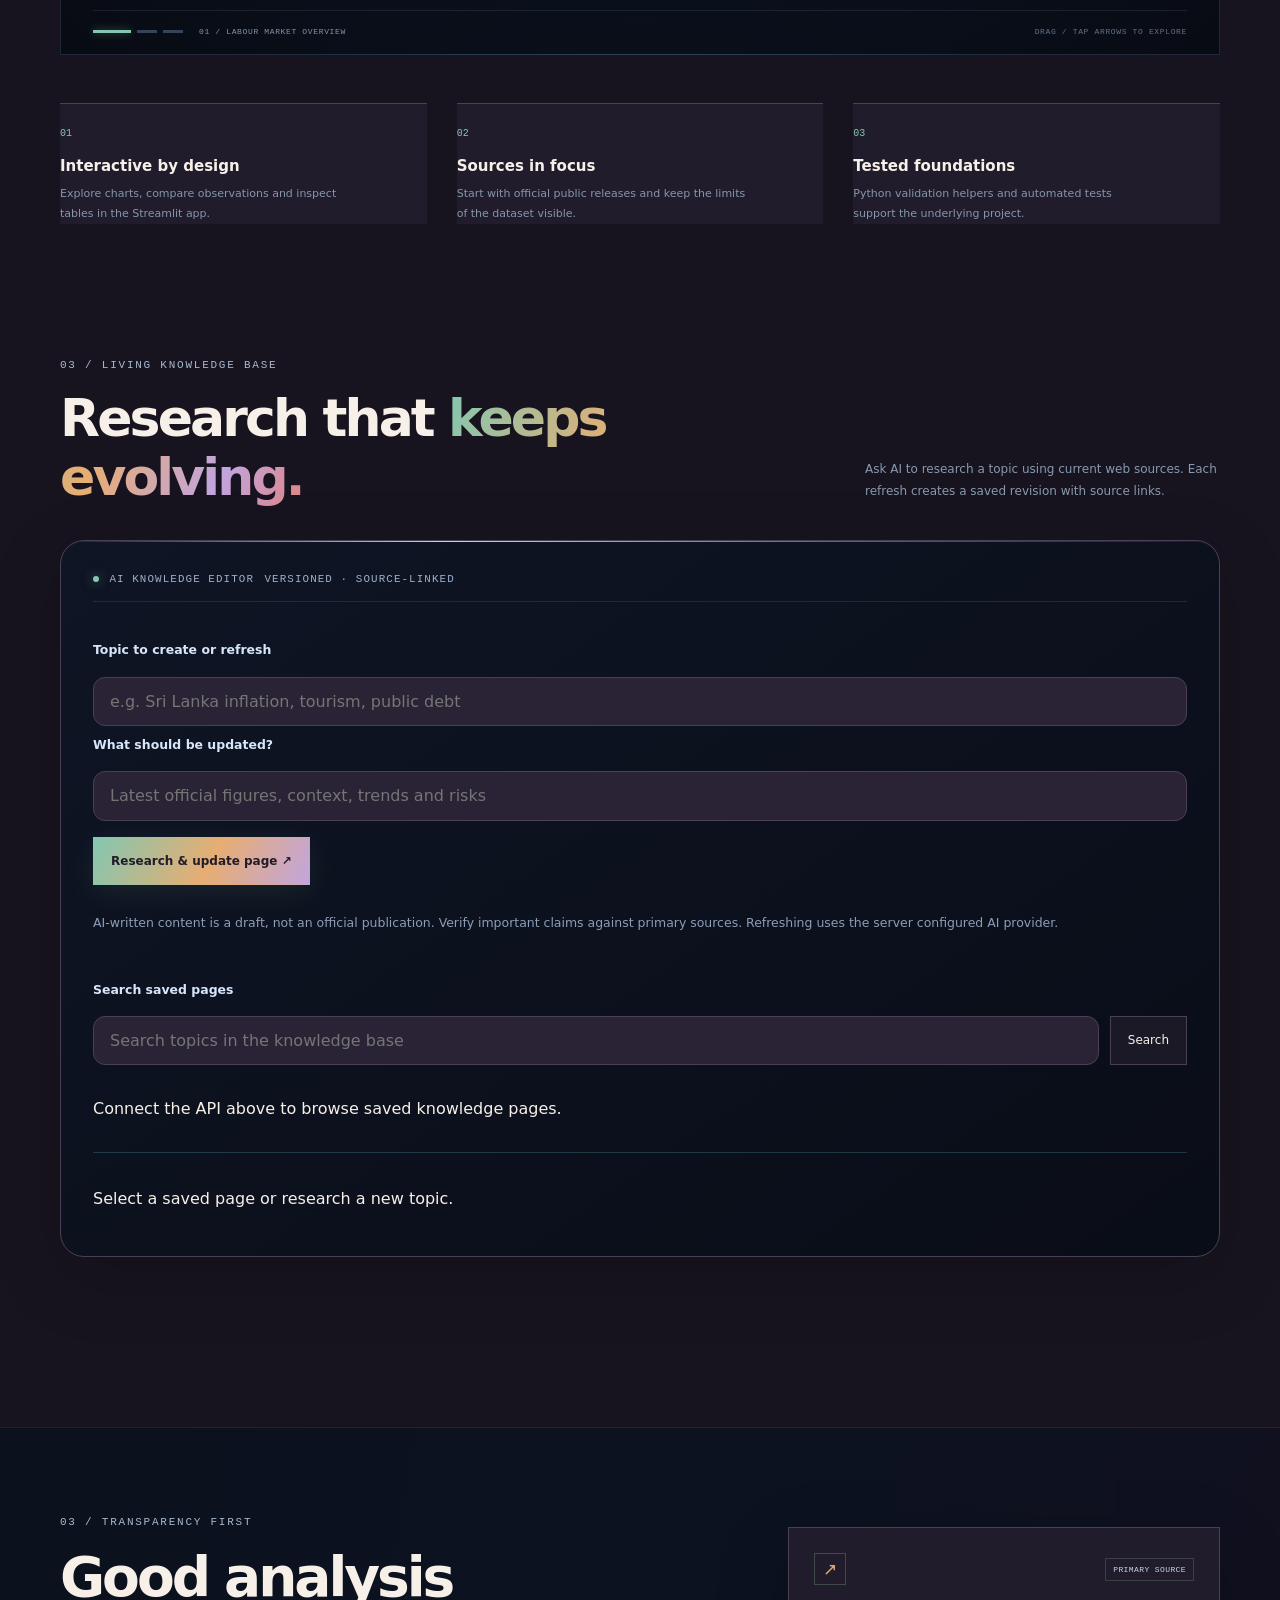
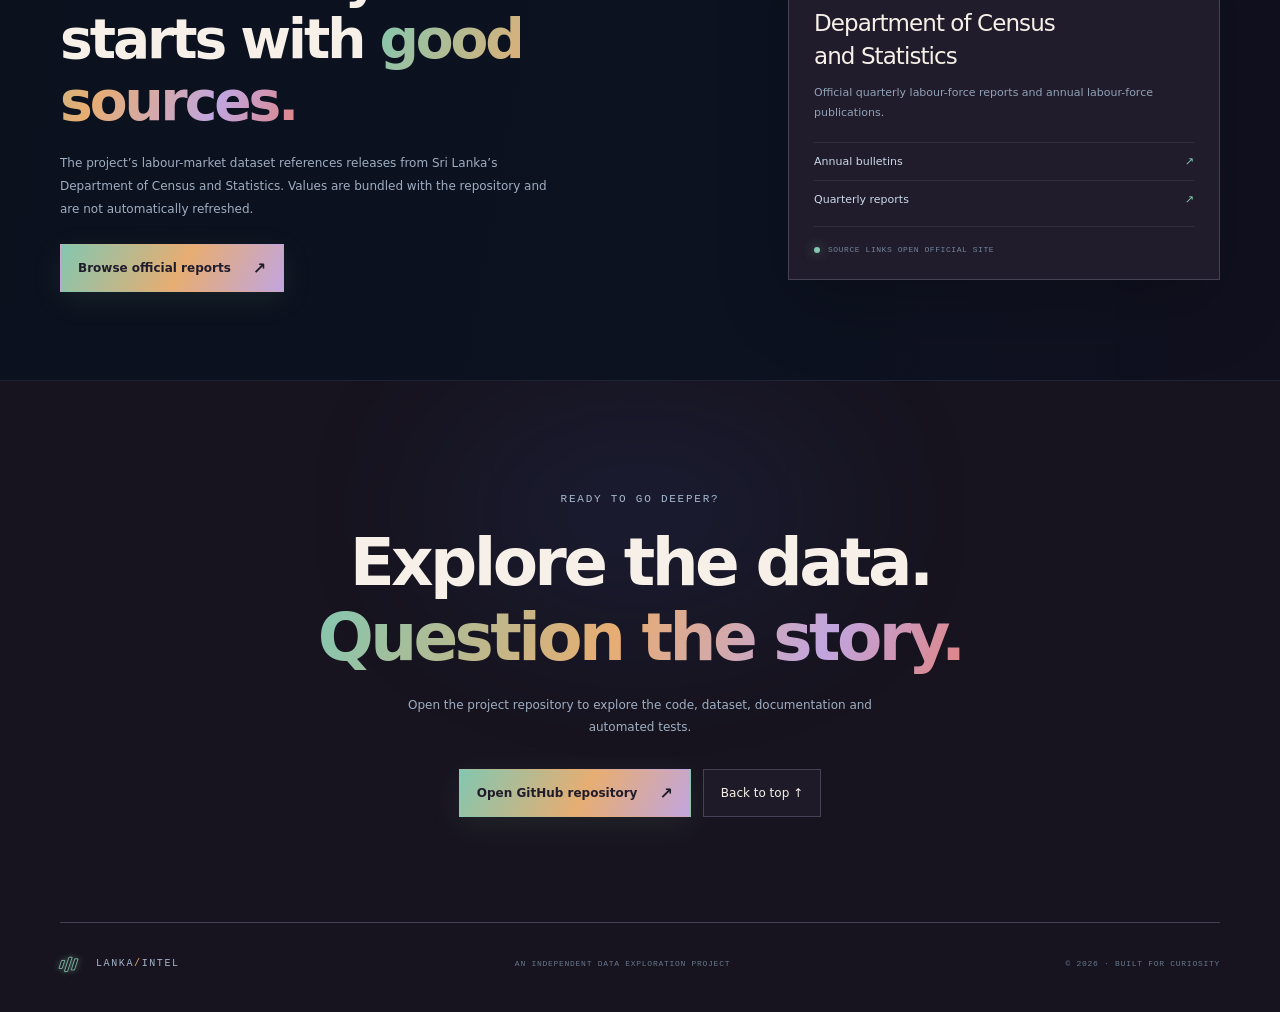
==== commit a588c2fe: "Add accessible light and dark mode switch to economic dashboard" ====
--- a/index.html
+++ b/index.html
@@ -3,7 +3,7 @@
 <head>
   <meta charset="utf-8">
   <meta name="viewport" content="width=device-width, initial-scale=1">
-  <meta name="theme-color" content="#070a12">
+  <meta name="theme-color" content="#17141f">
   <meta name="description" content="Explore Sri Lanka's economic indicators through an interactive, research-focused data dashboard.">
   <title>Sri Lanka Economic Intelligence</title>
   <link rel="preconnect" href="https://fonts.googleapis.com">
@@ -30,6 +30,7 @@
       <a href="#live-explorer">Live explorer</a>
       <a href="#sources">Data sources</a>
       <a class="nav-cta" href="https://github.com/itsoghasitha-byte/Sri-Lanka-Economic-Dashboard-" target="_blank" rel="noreferrer">View repository <span>↗</span></a>
+      <button class="theme-toggle" id="theme-toggle" type="button" aria-label="Switch to light mode" aria-pressed="false"><span class="theme-icon" aria-hidden="true">☼</span><span class="theme-label">LIGHT MODE</span></button>
     </nav>
   </header>
 
--- a/styles.css
+++ b/styles.css
@@ -1 +1,185 @@
-:root{color-scheme:dark;--bg:#070a12;--panel:rgba(16,23,37,.72);--panel2:#101726;--line:rgba(169,204,231,.15);--muted:#8796ab;--text:#edf5ff;--cyan:#82f2ff;--blue:#6ca8ff;--violet:#c6a0ff;--mono:"DM Mono",monospace;--sans:"Manrope",system-ui,sans-serif;--ease:cubic-bezier(.2,.75,.25,1)}*{box-sizing:border-box}html{scroll-behavior:smooth;scroll-padding-top:90px}body{margin:0;background:var(--bg);color:var(--text);font-family:var(--sans);overflow-x:hidden}a{color:inherit;text-decoration:none}button{font:inherit;color:inherit}.section-shell{width:min(1160px,calc(100% - 48px));margin-inline:auto}.ambient{position:absolute;pointer-events:none;border-radius:50%;filter:blur(100px);opacity:.16;z-index:-1}.ambient-a{width:460px;height:460px;background:#1469b8;top:90px;right:-140px}.ambient-b{width:420px;height:420px;background:#6533a0;top:970px;left:-200px;opacity:.12}.noise{position:fixed;inset:0;z-index:20;pointer-events:none;opacity:.035;background-image:url("data:image/svg+xml,%3Csvg viewBox='0 0 180 180' xmlns='http://www.w3.org/2000/svg'%3E%3Cfilter id='n'%3E%3CfeTurbulence type='fractalNoise' baseFrequency='.9' numOctaves='3' stitchTiles='stitch'/%3E%3C/filter%3E%3Crect width='100%25' height='100%25' filter='url(%23n)' opacity='.55'/%3E%3C/svg%3E")}.topbar{height:82px;display:flex;align-items:center;justify-content:space-between;padding:0 max(24px,calc((100vw - 1160px)/2));border-bottom:1px solid rgba(169,204,231,.1);position:sticky;top:0;z-index:15;background:rgba(7,10,18,.78);backdrop-filter:blur(18px)}.brand{display:inline-flex;align-items:center;gap:12px}.brand-mark{height:24px;width:24px;display:flex;align-items:center;gap:3px;transform:skew(-18deg)}.brand-mark span{display:block;width:5px;border:1px solid var(--cyan);box-shadow:0 0 9px #82f2ff60}.brand-mark span:nth-child(1){height:11px}.brand-mark span:nth-child(2){height:19px}.brand-mark span:nth-child(3){height:15px}.brand-name{font:500 13px var(--mono);letter-spacing:.16em}.brand-name span{color:var(--cyan)}.nav{display:flex;align-items:center;gap:32px;color:#aab6c9;font-size:12px}.nav a{transition:color .2s}.nav a:hover{color:var(--cyan)}.nav .nav-cta{border:1px solid rgba(130,242,255,.36);padding:11px 15px;border-radius:3px;color:var(--text)}.nav-cta span{color:var(--cyan);margin-left:8px}.menu-toggle{display:none}.hero{min-height:660px;padding-top:104px;position:relative;display:grid;grid-template-columns:1fr .9fr;align-items:center;gap:20px}.hero-copy{position:relative;z-index:2;padding-bottom:44px}.eyebrow{font:11px var(--mono);letter-spacing:.16em;color:#a7b9cf;display:flex;align-items:center;gap:10px}.status-dot{display:inline-block;width:6px;height:6px;border-radius:50%;background:var(--cyan);box-shadow:0 0 12px #82f2ff;flex-shrink:0}.hero h1{font-size:clamp(46px,6.3vw,82px);line-height:1.03;letter-spacing:-.065em;font-weight:600;margin:26px 0 24px}.holo-text{background:linear-gradient(105deg,#fff 5%,#8cf6ff 38%,#9aafff 70%,#e3b6ff 100%);color:transparent;background-clip:text;-webkit-background-clip:text;background-size:180% auto;animation:holoShift 8s ease-in-out infinite}.hero-lede,.sources-inner>div:first-child>p,.final-cta>p{font-size:15px;line-height:1.9;color:#a0aec2;max-width:520px}.hero-actions{display:flex;gap:12px;align-items:center;flex-wrap:wrap;margin-top:30px}.button{min-height:48px;display:inline-flex;align-items:center;justify-content:center;gap:22px;padding:0 17px;border:1px solid var(--line);font-size:12px;transition:transform .25s var(--ease),border-color .25s,background .25s}.button:hover{transform:translateY(-3px);border-color:#82f2ff80}.button span{font-size:16px}.button-primary{color:#061017;background:linear-gradient(115deg,#8df5ff,#a8d8ff 58%,#c8b4ff);border-color:transparent;font-weight:800;box-shadow:0 8px 32px #5fe8ff16}.button-quiet{color:#d6e2f3;background:rgba(255,255,255,.015)}.hero-footnote{display:flex;align-items:center;gap:10px;margin-top:50px;font:9px var(--mono);letter-spacing:.09em;color:#6f8198}.tiny-orbit{width:12px;height:12px;border:1px solid #82f2ff;border-radius:50%;position:relative}.tiny-orbit:after{content:"";position:absolute;width:4px;height:4px;background:var(--cyan);border-radius:50%;top:3px;left:5px}.hero-art{height:440px;position:relative;display:grid;place-items:center;perspective:800px}.hero-art:before{content:"";position:absolute;width:80%;aspect-ratio:1;border-radius:50%;background:radial-gradient(circle,#4488ff1b,transparent 67%);filter:blur(20px)}.orb-core{width:210px;aspect-ratio:1;border-radius:50%;position:relative;background:radial-gradient(circle at 33% 27%,#f7ffff 0,#8af7ff 2%,#3b7da7 9%,#0b213a 27%,#070b15 54%,#4b4ba7 69%,#81f3ff 72%,#18253d 77%,#070a12 83%);box-shadow:inset -18px -20px 44px #000b,0 0 40px #62deff26,0 0 100px #4f8cff20;animation:orbFloat 7s ease-in-out infinite;z-index:2}.orb-core:before{content:"";position:absolute;inset:10px;border-radius:50%;border:1px solid #c3faff55;box-shadow:inset 0 0 28px #8bf2ff25}.orb-core:after{content:"";position:absolute;inset:25px 4px;border:1px solid #93d7ff3d;border-radius:50%;transform:rotate(42deg)}.orb-glint{position:absolute;top:24%;left:28%;width:33px;height:11px;background:#fff;filter:blur(12px);transform:rotate(-35deg);opacity:.85}.orb-ring{position:absolute;inset:36px -22px;border:1px solid #7ceeff6c;border-radius:50%;transform:rotate(-30deg) scaleY(.45)}.orbit{position:absolute;width:350px;height:350px;border:1px solid #6fbbff21;border-radius:50%;transform:rotateX(70deg) rotateZ(-22deg)}.orbit-two{width:400px;height:400px;transform:rotateX(72deg) rotateZ(65deg);border-color:#b79aff25}.orbit-three{width:300px;height:300px;transform:rotateY(72deg) rotateZ(18deg);border-color:#82f2ff25}.float-tag{position:absolute;z-index:3;display:flex;align-items:center;gap:10px;background:rgba(9,17,29,.76);border:1px solid #a5d8ff24;backdrop-filter:blur(15px);padding:11px 13px;font:9px var(--mono);letter-spacing:.07em;color:#a6b9d2;box-shadow:0 10px 36px #0003}.tag-top{right:-2px;top:67px}.tag-top b{color:var(--cyan);font-size:8px;font-weight:400}.tag-pip{height:5px;width:5px;border-radius:50%;background:var(--cyan);box-shadow:0 0 8px var(--cyan)}.tag-bottom{left:-12px;bottom:62px}.tag-bottom>span{font-size:17px;color:var(--cyan);border-right:1px solid var(--line);padding-right:12px}.tag-bottom div{display:grid;gap:5px}.tag-bottom b{font-size:9px;font-weight:400;color:#dce8f8}.tag-bottom small{font-size:8px;color:#7b8ca3}.crosshair{position:absolute;width:18px;height:18px;border:1px solid #82f2ff54}.crosshair-one{right:17%;bottom:16%}.crosshair-two{left:12%;top:14%;width:9px;height:9px;border-color:#d1b7ff77}.hero-index{position:absolute;bottom:25px;left:0;right:0;border-top:1px solid var(--line);padding-top:14px;display:flex;justify-content:space-between;color:#718198;font:9px var(--mono);letter-spacing:.12em}.hero-index i{font-style:normal;color:var(--cyan);margin-left:9px}.overview-section,.platform-section{padding-top:115px;padding-bottom:55px}.section-heading{display:flex;align-items:flex-end;justify-content:space-between;gap:30px;margin-bottom:34px}.section-heading h2,.sources-inner h2,.final-cta h2{font-size:clamp(32px,4.4vw,52px);line-height:1.13;letter-spacing:-.055em;font-weight:600;margin:18px 0 0}.section-heading>p{max-width:355px;color:#8999ae;font-size:12px;line-height:1.8;margin:0 0 4px}.muted-holo{color:#8392a9}.metric-grid{display:grid;grid-template-columns:1fr 1fr 1.08fr;gap:13px}.metric-card{padding:24px 23px 20px;min-height:185px;background:linear-gradient(145deg,#141d2cbd,#0c111dbd);border:1px solid var(--line);position:relative;overflow:hidden;transition:transform .3s var(--ease),border-color .3s}.metric-card:hover{transform:translateY(-4px);border-color:#82f2ff50}.metric-card:after{content:"";position:absolute;right:-60px;top:-80px;width:160px;height:160px;border-radius:50%;background:#64bfff0b;filter:blur(4px)}.metric-card-accent{background:linear-gradient(140deg,#162332,#101322)}.metric-top,.metric-bottom{display:flex;justify-content:space-between;align-items:center;gap:10px;color:#899ab0;font:9px var(--mono);letter-spacing:.07em}.metric-icon{color:var(--cyan);font-size:16px}.metric-value{font-size:52px;letter-spacing:-.07em;font-weight:500;margin:19px 0 14px}.metric-value span{font-size:23px;color:var(--cyan);margin-left:4px}.metric-line{height:2px;width:74px;background:#26394d;display:block}.metric-line i{height:100%;display:block;background:linear-gradient(90deg,#70c9ff,#8ffaff);box-shadow:0 0 10px #82f2ff66}.metric-bottom>span:last-child{font-size:9px}.coverage-display{display:grid;gap:7px;margin:22px 0 20px}.coverage-display strong{font-size:27px;letter-spacing:-.05em;font-weight:500}.coverage-display span{font-size:11px;color:#91a0b4;line-height:1.6;max-width:220px}.source-pill{font:8px var(--mono);letter-spacing:.05em;border:1px solid #82f2ff30;padding:6px 7px;display:inline-flex;align-items:center;gap:7px;color:#c5d6e8}.source-pill .status-dot{width:5px;height:5px}.data-note{font-size:10px;color:#74859b;line-height:1.8;margin-top:17px}.data-note span{color:var(--cyan);margin-right:6px}.slide-controls{display:flex;align-items:center;gap:7px}.icon-button{height:34px;width:34px;border:1px solid var(--line);background:#101725;color:#c8d8eb;cursor:pointer;transition:all .2s}.icon-button:hover{border-color:var(--cyan);color:var(--cyan)}.zoom-label{font:10px var(--mono);color:#a0b2c8;min-width:40px;text-align:center}.control-divider{height:20px;width:1px;background:var(--line);margin:0 5px}.showcase-frame{position:relative;overflow:hidden;border:1px solid #a2cfff22;background:radial-gradient(ellipse at 50% 20%,#1c3651 0,#0a111e 50%,#080b13 100%);padding:34px 32px 18px;isolation:isolate}.showcase-glow{position:absolute;width:65%;height:60%;left:17%;top:10%;border-radius:50%;background:#2372b41b;filter:blur(60px);z-index:-1}.preview-viewport{overflow:hidden;min-height:420px;display:grid;align-items:center;touch-action:pan-y}.preview-track{display:flex;align-items:center;transition:transform .65s var(--ease);transform-origin:center center;will-change:transform}.preview-slide{min-width:100%;padding:0 8px;display:flex;justify-content:center;align-items:center;opacity:.45;transform:scale(.94);transition:opacity .5s,transform .5s var(--ease)}.preview-slide.active{opacity:1;transform:scale(1)}.preview-window{width:min(760px,100%);border:1px solid #a6d7ff31;background:linear-gradient(145deg,#111e2d,#0b111d 72%);box-shadow:0 30px 80px #0007,0 0 40px #75eaff08;overflow:hidden}.window-bar{height:37px;border-bottom:1px solid #b6d8ff18;display:flex;align-items:center;justify-content:space-between;padding:0 14px;color:#70859e;font:8px var(--mono);letter-spacing:.1em}.window-lights{display:flex;gap:5px}.window-lights i{width:5px;height:5px;background:#50657c;border-radius:50%}.window-lights i:first-child{background:#7cefff}.window-code{color:#80cfff}.window-content{padding:25px 28px 24px}.window-title{display:flex;justify-content:space-between;align-items:center;gap:15px}.window-title small,.mini-kpis small,.chart-label,.chart-axis,.terminal-label{font:8px var(--mono);letter-spacing:.12em;color:#8296b1}.window-title h3,.research-content h3,.explore-content h3{font-size:25px;letter-spacing:-.05em;font-weight:500;margin:8px 0 20px}.window-badge{font:8px var(--mono);border:1px solid #8befff3c;padding:7px;color:var(--cyan)}.mini-kpis{display:grid;grid-template-columns:repeat(3,1fr);gap:10px}.mini-kpis>div{padding:14px;border:1px solid #b5d8ff15;background:#ffffff03;display:grid;gap:8px}.mini-kpis b{font-size:25px;font-weight:500;letter-spacing:-.05em}.mini-kpis em{font-size:12px;font-style:normal;color:var(--cyan);margin-left:2px}.mini-kpis>div>span{font-size:9px;color:#73859d}.chart-panel{margin-top:13px;border:1px solid #b5d8ff15;padding:14px 14px 8px}.chart-label,.chart-axis{display:flex;justify-content:space-between}.chart-label span:last-child{color:#596e85}.chart-panel svg{width:100%;height:auto;display:block;margin-top:8px}.grid-lines path{stroke:#a3d4ff15;stroke-width:1}.chart-area{fill:url(#chartFill)}.chart-line{fill:none;stroke:#82f2ff;stroke-width:2.5;filter:drop-shadow(0 0 4px #82f2ff7a)}.chart-point{fill:#fff;stroke:#82f2ff;stroke-width:3}.chart-axis{font-size:8px}.research-content{padding:42px 45px 38px;min-height:350px}.research-content h3{font-size:38px;margin:18px 0}.research-content>p{font-size:12px;line-height:1.8;color:#91a2b7;max-width:400px}.source-row{display:flex;align-items:center;gap:13px;border:1px solid #b5d8ff18;padding:12px;margin-top:9px}.source-symbol{font-size:17px;color:var(--cyan)}.source-row>div{display:grid;gap:5px;flex:1}.source-row b{font-size:10px;font-weight:600}.source-row small{font-size:9px;color:#8597ad}.source-state{font:8px var(--mono);color:#81e9f4}.research-foot{font:8px var(--mono);letter-spacing:.09em;color:#6f8199;margin-top:20px}.explore-content{padding:42px 45px 38px;min-height:350px}.explore-content h3{font-size:35px;line-height:1.2;margin:17px 0 24px}.explore-list>div{display:flex;align-items:center;gap:16px;border-top:1px solid #b5d8ff19;padding:14px 0}.explore-list>div>span:first-child{font:10px var(--mono);color:var(--cyan)}.explore-list>div>div{display:grid;gap:5px;flex:1}.explore-list b{font-size:11px;font-weight:600}.explore-list small{font-size:10px;color:#8192a9}.explore-list>div>span:last-child{color:#8ba0b9}.showcase-footer{display:flex;align-items:center;gap:16px;margin-top:20px;border-top:1px solid #a6c9e51c;padding-top:16px}.slide-indicators{display:flex;gap:6px}.slide-indicators button{width:20px;height:3px;padding:0;border:0;background:#34445b;cursor:pointer;transition:all .25s}.slide-indicators button.active{width:38px;background:var(--cyan);box-shadow:0 0 8px #82f2ff66}.showcase-footer>span{font:8px var(--mono);letter-spacing:.08em;color:#8296ad}.showcase-footer .showcase-hint{margin-left:auto;color:#60748d}.feature-row{display:grid;grid-template-columns:repeat(3,1fr);gap:30px;padding-top:48px}.feature-row article{border-top:1px solid var(--line);padding-top:17px}.feature-number{font:10px var(--mono);color:var(--cyan)}.feature-row h3{font-size:15px;font-weight:600;margin:17px 0 9px}.feature-row p{font-size:11px;line-height:1.8;color:#8596ab;margin:0;max-width:300px}.sources-section{margin-top:90px;border-block:1px solid #a6c9e51b;background:linear-gradient(100deg,#0b111d,#0c1220 60%,#11101f)}.sources-inner{padding-block:88px;display:grid;grid-template-columns:1.2fr .8fr;gap:80px;align-items:center}.sources-inner h2{font-size:clamp(36px,4.5vw,55px)}.sources-inner>div:first-child>p{font-size:12px;max-width:490px;margin:20px 0 24px}.source-card{border:1px solid #a6d8ff25;background:#101827b8;padding:25px;box-shadow:0 25px 70px #0003}.source-card-top{display:flex;justify-content:space-between;align-items:center}.source-card-top .source-symbol{height:32px;width:32px;border:1px solid #82f2ff3d;display:grid;place-items:center}.source-card h3{font-size:23px;line-height:1.4;font-weight:500;letter-spacing:-.04em;margin:22px 0 10px}.source-card p{font-size:11px;line-height:1.8;color:#91a2b7;margin-bottom:20px}.source-card>a{display:flex;justify-content:space-between;padding:12px 0;border-top:1px solid #a6c9e51c;font-size:11px;color:#cbd9e9}.source-card>a span{color:var(--cyan)}.source-card-bottom{display:flex;align-items:center;gap:8px;border-top:1px solid #a6c9e51c;padding-top:18px;margin-top:8px;font:8px var(--mono);letter-spacing:.07em;color:#71849c}.final-cta{text-align:center;padding-block:112px 105px;position:relative;overflow:hidden}.final-cta .eyebrow{justify-content:center}.final-cta h2{font-size:clamp(40px,6vw,66px);margin-top:21px}.final-cta>p{font-size:12px;margin:18px auto 0;max-width:500px}.final-cta .hero-actions{justify-content:center}.cta-orb{position:absolute;width:400px;height:200px;border-radius:50%;background:#3b64d91c;filter:blur(80px);top:30px;left:calc(50% - 200px);z-index:-1}.footer{min-height:82px;display:flex;align-items:center;justify-content:space-between;gap:20px;border-top:1px solid var(--line);color:#66788e;font:8px var(--mono);letter-spacing:.09em}.footer .brand-name{font-size:10px;color:#a4b5ca}.footer .brand-mark{transform:scale(.8) skew(-18deg);transform-origin:left center}.menu-toggle{border:0;background:none}.reveal{opacity:0;transform:translateY(18px);transition:opacity .65s var(--ease),transform .65s var(--ease)}.reveal.in-view{opacity:1;transform:translateY(0)}@keyframes holoShift{0%,100%{background-position:0% 50%}50%{background-position:100% 50%}}@keyframes orbFloat{0%,100%{transform:translateY(0) rotate(-3deg)}50%{transform:translateY(-12px) rotate(4deg)}}@media(min-width:1300px){.hero{min-height:710px}.hero-art{transform:scale(1.06)}}@media(max-width:850px){.section-shell{width:min(100% - 36px,700px)}.topbar{height:70px;padding-inline:18px}.menu-toggle{display:grid;gap:5px;padding:10px;z-index:2}.menu-toggle span{width:21px;height:1px;background:var(--text);display:block}.nav{display:none;position:absolute;top:69px;left:0;right:0;background:#080d17f7;padding:24px 22px 28px;align-items:stretch;gap:0;border-bottom:1px solid var(--line);backdrop-filter:blur(20px)}.nav.open{display:flex;flex-direction:column}.nav>a{padding:14px 0;border-bottom:1px solid #a6c9e51a}.nav .nav-cta{margin-top:14px;padding:13px}.hero{padding-top:70px;min-height:0;grid-template-columns:1fr;gap:0}.hero-copy{padding-bottom:0}.hero h1{font-size:clamp(48px,10vw,76px)}.hero-art{height:360px;margin-top:0}.orb-core{width:165px}.orbit{width:290px;height:290px}.orbit-two{width:325px;height:325px}.orbit-three{width:245px;height:245px}.tag-top{right:4%;top:37px}.tag-bottom{left:1%;bottom:37px}.hero-index{position:relative;bottom:auto;margin-top:10px}.overview-section,.platform-section{padding-top:85px}.section-heading{align-items:flex-start;flex-direction:column;gap:18px}.section-heading>p{max-width:500px}.metric-grid{grid-template-columns:1fr 1fr}.metric-card-wide{grid-column:1/-1}.coverage-display{grid-template-columns:auto 1fr;align-items:center}.sources-inner{padding-block:65px;grid-template-columns:1fr;gap:35px}.source-card{max-width:540px}.showcase-frame{padding:22px 13px 15px}.preview-viewport{min-height:380px}.window-content{padding:20px 16px}.window-title h3{font-size:21px}.mini-kpis>div{padding:10px}.mini-kpis b{font-size:20px}.research-content,.explore-content{padding:32px 25px;min-height:330px}.feature-row{gap:16px}.footer{flex-wrap:wrap;padding-block:20px}.footer>span:nth-child(2){display:none}}@media(max-width:520px){.section-shell{width:calc(100% - 32px)}.brand-name{font-size:11px}.hero{padding-top:56px}.hero h1{font-size:47px}.hero-lede{font-size:13px}.hero-actions{align-items:stretch}.hero-actions .button{flex:1;gap:10px;padding-inline:12px;font-size:10px}.hero-footnote{font-size:7px;margin-top:32px;letter-spacing:.05em}.hero-art{height:310px;margin-inline:-10px}.orb-core{width:140px}.orbit{width:250px;height:250px}.orbit-two{width:280px;height:280px}.orbit-three{width:220px;height:220px}.float-tag{padding:9px}.tag-top{right:0;top:30px}.tag-bottom{left:0;bottom:25px}.hero-index{font-size:7px}.section-heading h2,.sources-inner h2{font-size:35px}.metric-grid{grid-template-columns:1fr;gap:10px}.metric-card-wide{grid-column:auto}.metric-card{min-height:170px}.coverage-display{grid-template-columns:1fr}.platform-section .section-heading{gap:18px}.slide-controls{gap:5px;flex-wrap:wrap}.icon-button{width:32px;height:32px}.showcase-frame{padding:14px 8px 12px}.preview-viewport{min-height:345px}.window-bar{padding-inline:9px;font-size:7px}.window-content{padding:17px 11px}.window-title{align-items:flex-start}.window-title h3{font-size:18px}.window-badge{font-size:6px;padding:6px}.mini-kpis{gap:5px}.mini-kpis>div{padding:8px 6px;gap:7px}.mini-kpis small{font-size:6px;letter-spacing:.05em}.mini-kpis b{font-size:18px}.mini-kpis em{font-size:10px}.mini-kpis>div>span{font-size:7px}.chart-panel{padding:9px 7px 7px}.chart-label,.chart-axis{font-size:6px}.research-content,.explore-content{padding:26px 16px;min-height:325px}.research-content h3,.explore-content h3{font-size:29px}.source-row{gap:8px;padding:10px 8px}.source-row b{font-size:9px}.source-row small{font-size:8px}.source-state{font-size:6px}.showcase-footer{gap:9px;flex-wrap:wrap}.showcase-footer>span{font-size:7px}.showcase-footer .showcase-hint{display:none}.feature-row{grid-template-columns:1fr;gap:24px;padding-top:35px}.feature-row article{padding-top:14px}.feature-row h3{margin:10px 0 7px}.sources-section{margin-top:60px}.sources-inner{padding-block:55px}.source-card{padding:19px}.final-cta{padding-block:80px}.final-cta h2{font-size:43px}.footer{gap:12px}.footer>span:last-child{font-size:7px}}@media(prefers-reduced-motion:reduce){*,*::before,*::after{scroll-behavior:auto!important;animation-duration:.01ms!important;animation-iteration-count:1!important;transition-duration:.01ms!important}.reveal{opacity:1;transform:none}}
+:root{color-scheme:dark;--bg:#101b18;--panel:rgba(24,39,32,.84);--panel2:#182720;--line:rgba(174,198,164,.19);--muted:#a6b6a5;--text:#f3f2e8;--cyan:#a7d9b0;--blue:#d5b36b;--violet:#d9c99a;--mono:"DM Mono",monospace;--sans:"Manrope",system-ui,sans-serif;--ease:cubic-bezier(.2,.75,.25,1)}*{box-sizing:border-box}html{scroll-behavior:smooth;scroll-padding-top:90px}body{margin:0;background:var(--bg);color:var(--text);font-family:var(--sans);overflow-x:hidden}a{color:inherit;text-decoration:none}button{font:inherit;color:inherit}.section-shell{width:min(1160px,calc(100% - 48px));margin-inline:auto}.ambient{position:absolute;pointer-events:none;border-radius:50%;filter:blur(100px);opacity:.16;z-index:-1}.ambient-a{width:460px;height:460px;background:#285c45;top:90px;right:-140px}.ambient-b{width:420px;height:420px;background:#78613a;top:970px;left:-200px;opacity:.12}.noise{position:fixed;inset:0;z-index:20;pointer-events:none;opacity:.035;background-image:url("data:image/svg+xml,%3Csvg viewBox='0 0 180 180' xmlns='http://www.w3.org/2000/svg'%3E%3Cfilter id='n'%3E%3CfeTurbulence type='fractalNoise' baseFrequency='.9' numOctaves='3' stitchTiles='stitch'/%3E%3C/filter%3E%3Crect width='100%25' height='100%25' filter='url(%23n)' opacity='.55'/%3E%3C/svg%3E")}.topbar{height:82px;display:flex;align-items:center;justify-content:space-between;padding:0 max(24px,calc((100vw - 1160px)/2));border-bottom:1px solid rgba(169,204,231,.1);position:sticky;top:0;z-index:15;background:rgba(7,10,18,.78);backdrop-filter:blur(18px)}.brand{display:inline-flex;align-items:center;gap:12px}.brand-mark{height:24px;width:24px;display:flex;align-items:center;gap:3px;transform:skew(-18deg)}.brand-mark span{display:block;width:5px;border:1px solid var(--cyan);box-shadow:0 0 9px #a7d9b060}.brand-mark span:nth-child(1){height:11px}.brand-mark span:nth-child(2){height:19px}.brand-mark span:nth-child(3){height:15px}.brand-name{font:500 13px var(--mono);letter-spacing:.16em}.brand-name span{color:var(--cyan)}.nav{display:flex;align-items:center;gap:32px;color:#aab6c9;font-size:12px}.nav a{transition:color .2s}.nav a:hover{color:var(--cyan)}.nav .nav-cta{border:1px solid rgba(130,242,255,.36);padding:11px 15px;border-radius:3px;color:var(--text)}.nav-cta span{color:var(--cyan);margin-left:8px}.menu-toggle{display:none}.hero{min-height:660px;padding-top:104px;position:relative;display:grid;grid-template-columns:1fr .9fr;align-items:center;gap:20px}.hero-copy{position:relative;z-index:2;padding-bottom:44px}.eyebrow{font:11px var(--mono);letter-spacing:.16em;color:#a7b9cf;display:flex;align-items:center;gap:10px}.status-dot{display:inline-block;width:6px;height:6px;border-radius:50%;background:var(--cyan);box-shadow:0 0 12px #a7d9b0;flex-shrink:0}.hero h1{font-size:clamp(46px,6.3vw,82px);line-height:1.03;letter-spacing:-.065em;font-weight:600;margin:26px 0 24px}.holo-text{background:linear-gradient(105deg,#fff 5%,#b6e3b8 38%,#d5b36b 70%,#e9d9a8 100%);color:transparent;background-clip:text;-webkit-background-clip:text;background-size:180% auto;animation:holoShift 8s ease-in-out infinite}.hero-lede,.sources-inner>div:first-child>p,.final-cta>p{font-size:15px;line-height:1.9;color:#a0aec2;max-width:520px}.hero-actions{display:flex;gap:12px;align-items:center;flex-wrap:wrap;margin-top:30px}.button{min-height:48px;display:inline-flex;align-items:center;justify-content:center;gap:22px;padding:0 17px;border:1px solid var(--line);font-size:12px;transition:transform .25s var(--ease),border-color .25s,background .25s}.button:hover{transform:translateY(-3px);border-color:#a7d9b080}.button span{font-size:16px}.button-primary{color:#061017;background:linear-gradient(115deg,#a7d9b0,#d5b36b 58%,#d9c99a);border-color:transparent;font-weight:800;box-shadow:0 8px 32px #a7d9b016}.button-quiet{color:#d6e2f3;background:rgba(255,255,255,.015)}.hero-footnote{display:flex;align-items:center;gap:10px;margin-top:50px;font:9px var(--mono);letter-spacing:.09em;color:#6f8198}.tiny-orbit{width:12px;height:12px;border:1px solid #a7d9b0;border-radius:50%;position:relative}.tiny-orbit:after{content:"";position:absolute;width:4px;height:4px;background:var(--cyan);border-radius:50%;top:3px;left:5px}.hero-art{height:440px;position:relative;display:grid;place-items:center;perspective:800px}.hero-art:before{content:"";position:absolute;width:80%;aspect-ratio:1;border-radius:50%;background:radial-gradient(circle,#4488ff1b,transparent 67%);filter:blur(20px)}.orb-core{width:210px;aspect-ratio:1;border-radius:50%;position:relative;background:radial-gradient(circle at 33% 27%,#f7ffff 0,#8af7ff 2%,#3b7da7 9%,#0b213a 27%,#101b18 54%,#4b4ba7 69%,#81f3ff 72%,#18253d 77%,#101b18 83%);box-shadow:inset -18px -20px 44px #000b,0 0 40px #a7d9b026,0 0 100px #d5b36b20;animation:orbFloat 7s ease-in-out infinite;z-index:2}.orb-core:before{content:"";position:absolute;inset:10px;border-radius:50%;border:1px solid #c3faff55;box-shadow:inset 0 0 28px #8bf2ff25}.orb-core:after{content:"";position:absolute;inset:25px 4px;border:1px solid #93d7ff3d;border-radius:50%;transform:rotate(42deg)}.orb-glint{position:absolute;top:24%;left:28%;width:33px;height:11px;background:#fff;filter:blur(12px);transform:rotate(-35deg);opacity:.85}.orb-ring{position:absolute;inset:36px -22px;border:1px solid #a7d9b06c;border-radius:50%;transform:rotate(-30deg) scaleY(.45)}.orbit{position:absolute;width:350px;height:350px;border:1px solid #d5b36b21;border-radius:50%;transform:rotateX(70deg) rotateZ(-22deg)}.orbit-two{width:400px;height:400px;transform:rotateX(72deg) rotateZ(65deg);border-color:#d9c99a25}.orbit-three{width:300px;height:300px;transform:rotateY(72deg) rotateZ(18deg);border-color:#a7d9b025}.float-tag{position:absolute;z-index:3;display:flex;align-items:center;gap:10px;background:rgba(9,17,29,.76);border:1px solid #a5d8ff24;backdrop-filter:blur(15px);padding:11px 13px;font:9px var(--mono);letter-spacing:.07em;color:#a6b9d2;box-shadow:0 10px 36px #0003}.tag-top{right:-2px;top:67px}.tag-top b{color:var(--cyan);font-size:8px;font-weight:400}.tag-pip{height:5px;width:5px;border-radius:50%;background:var(--cyan);box-shadow:0 0 8px var(--cyan)}.tag-bottom{left:-12px;bottom:62px}.tag-bottom>span{font-size:17px;color:var(--cyan);border-right:1px solid var(--line);padding-right:12px}.tag-bottom div{display:grid;gap:5px}.tag-bottom b{font-size:9px;font-weight:400;color:#dce8f8}.tag-bottom small{font-size:8px;color:#7b8ca3}.crosshair{position:absolute;width:18px;height:18px;border:1px solid #a7d9b054}.crosshair-one{right:17%;bottom:16%}.crosshair-two{left:12%;top:14%;width:9px;height:9px;border-color:#d1b7ff77}.hero-index{position:absolute;bottom:25px;left:0;right:0;border-top:1px solid var(--line);padding-top:14px;display:flex;justify-content:space-between;color:#718198;font:9px var(--mono);letter-spacing:.12em}.hero-index i{font-style:normal;color:var(--cyan);margin-left:9px}.overview-section,.platform-section{padding-top:115px;padding-bottom:55px}.section-heading{display:flex;align-items:flex-end;justify-content:space-between;gap:30px;margin-bottom:34px}.section-heading h2,.sources-inner h2,.final-cta h2{font-size:clamp(32px,4.4vw,52px);line-height:1.13;letter-spacing:-.055em;font-weight:600;margin:18px 0 0}.section-heading>p{max-width:355px;color:#8999ae;font-size:12px;line-height:1.8;margin:0 0 4px}.muted-holo{color:#8392a9}.metric-grid{display:grid;grid-template-columns:1fr 1fr 1.08fr;gap:13px}.metric-card{padding:24px 23px 20px;min-height:185px;background:linear-gradient(145deg,#141d2cbd,#0c111dbd);border:1px solid var(--line);position:relative;overflow:hidden;transition:transform .3s var(--ease),border-color .3s}.metric-card:hover{transform:translateY(-4px);border-color:#a7d9b050}.metric-card:after{content:"";position:absolute;right:-60px;top:-80px;width:160px;height:160px;border-radius:50%;background:#64bfff0b;filter:blur(4px)}.metric-card-accent{background:linear-gradient(140deg,#162332,#101322)}.metric-top,.metric-bottom{display:flex;justify-content:space-between;align-items:center;gap:10px;color:#899ab0;font:9px var(--mono);letter-spacing:.07em}.metric-icon{color:var(--cyan);font-size:16px}.metric-value{font-size:52px;letter-spacing:-.07em;font-weight:500;margin:19px 0 14px}.metric-value span{font-size:23px;color:var(--cyan);margin-left:4px}.metric-line{height:2px;width:74px;background:#26394d;display:block}.metric-line i{height:100%;display:block;background:linear-gradient(90deg,#70c9ff,#8ffaff);box-shadow:0 0 10px #a7d9b066}.metric-bottom>span:last-child{font-size:9px}.coverage-display{display:grid;gap:7px;margin:22px 0 20px}.coverage-display strong{font-size:27px;letter-spacing:-.05em;font-weight:500}.coverage-display span{font-size:11px;color:#91a0b4;line-height:1.6;max-width:220px}.source-pill{font:8px var(--mono);letter-spacing:.05em;border:1px solid #a7d9b030;padding:6px 7px;display:inline-flex;align-items:center;gap:7px;color:#c5d6e8}.source-pill .status-dot{width:5px;height:5px}.data-note{font-size:10px;color:#74859b;line-height:1.8;margin-top:17px}.data-note span{color:var(--cyan);margin-right:6px}.slide-controls{display:flex;align-items:center;gap:7px}.icon-button{height:34px;width:34px;border:1px solid var(--line);background:#101725;color:#c8d8eb;cursor:pointer;transition:all .2s}.icon-button:hover{border-color:var(--cyan);color:var(--cyan)}.zoom-label{font:10px var(--mono);color:#a0b2c8;min-width:40px;text-align:center}.control-divider{height:20px;width:1px;background:var(--line);margin:0 5px}.showcase-frame{position:relative;overflow:hidden;border:1px solid #a2cfff22;background:radial-gradient(ellipse at 50% 20%,#1c3651 0,#0a111e 50%,#080b13 100%);padding:34px 32px 18px;isolation:isolate}.showcase-glow{position:absolute;width:65%;height:60%;left:17%;top:10%;border-radius:50%;background:#2372b41b;filter:blur(60px);z-index:-1}.preview-viewport{overflow:hidden;min-height:420px;display:grid;align-items:center;touch-action:pan-y}.preview-track{display:flex;align-items:center;transition:transform .65s var(--ease);transform-origin:center center;will-change:transform}.preview-slide{min-width:100%;padding:0 8px;display:flex;justify-content:center;align-items:center;opacity:.45;transform:scale(.94);transition:opacity .5s,transform .5s var(--ease)}.preview-slide.active{opacity:1;transform:scale(1)}.preview-window{width:min(760px,100%);border:1px solid #a6d7ff31;background:linear-gradient(145deg,#111e2d,#0b111d 72%);box-shadow:0 30px 80px #0007,0 0 40px #75eaff08;overflow:hidden}.window-bar{height:37px;border-bottom:1px solid #b6d8ff18;display:flex;align-items:center;justify-content:space-between;padding:0 14px;color:#70859e;font:8px var(--mono);letter-spacing:.1em}.window-lights{display:flex;gap:5px}.window-lights i{width:5px;height:5px;background:#50657c;border-radius:50%}.window-lights i:first-child{background:#7cefff}.window-code{color:#80cfff}.window-content{padding:25px 28px 24px}.window-title{display:flex;justify-content:space-between;align-items:center;gap:15px}.window-title small,.mini-kpis small,.chart-label,.chart-axis,.terminal-label{font:8px var(--mono);letter-spacing:.12em;color:#8296b1}.window-title h3,.research-content h3,.explore-content h3{font-size:25px;letter-spacing:-.05em;font-weight:500;margin:8px 0 20px}.window-badge{font:8px var(--mono);border:1px solid #8befff3c;padding:7px;color:var(--cyan)}.mini-kpis{display:grid;grid-template-columns:repeat(3,1fr);gap:10px}.mini-kpis>div{padding:14px;border:1px solid #b5d8ff15;background:#ffffff03;display:grid;gap:8px}.mini-kpis b{font-size:25px;font-weight:500;letter-spacing:-.05em}.mini-kpis em{font-size:12px;font-style:normal;color:var(--cyan);margin-left:2px}.mini-kpis>div>span{font-size:9px;color:#73859d}.chart-panel{margin-top:13px;border:1px solid #b5d8ff15;padding:14px 14px 8px}.chart-label,.chart-axis{display:flex;justify-content:space-between}.chart-label span:last-child{color:#596e85}.chart-panel svg{width:100%;height:auto;display:block;margin-top:8px}.grid-lines path{stroke:#a3d4ff15;stroke-width:1}.chart-area{fill:url(#chartFill)}.chart-line{fill:none;stroke:#a7d9b0;stroke-width:2.5;filter:drop-shadow(0 0 4px #a7d9b07a)}.chart-point{fill:#fff;stroke:#a7d9b0;stroke-width:3}.chart-axis{font-size:8px}.research-content{padding:42px 45px 38px;min-height:350px}.research-content h3{font-size:38px;margin:18px 0}.research-content>p{font-size:12px;line-height:1.8;color:#91a2b7;max-width:400px}.source-row{display:flex;align-items:center;gap:13px;border:1px solid #b5d8ff18;padding:12px;margin-top:9px}.source-symbol{font-size:17px;color:var(--cyan)}.source-row>div{display:grid;gap:5px;flex:1}.source-row b{font-size:10px;font-weight:600}.source-row small{font-size:9px;color:#8597ad}.source-state{font:8px var(--mono);color:#81e9f4}.research-foot{font:8px var(--mono);letter-spacing:.09em;color:#6f8199;margin-top:20px}.explore-content{padding:42px 45px 38px;min-height:350px}.explore-content h3{font-size:35px;line-height:1.2;margin:17px 0 24px}.explore-list>div{display:flex;align-items:center;gap:16px;border-top:1px solid #b5d8ff19;padding:14px 0}.explore-list>div>span:first-child{font:10px var(--mono);color:var(--cyan)}.explore-list>div>div{display:grid;gap:5px;flex:1}.explore-list b{font-size:11px;font-weight:600}.explore-list small{font-size:10px;color:#8192a9}.explore-list>div>span:last-child{color:#8ba0b9}.showcase-footer{display:flex;align-items:center;gap:16px;margin-top:20px;border-top:1px solid #a6c9e51c;padding-top:16px}.slide-indicators{display:flex;gap:6px}.slide-indicators button{width:20px;height:3px;padding:0;border:0;background:#34445b;cursor:pointer;transition:all .25s}.slide-indicators button.active{width:38px;background:var(--cyan);box-shadow:0 0 8px #a7d9b066}.showcase-footer>span{font:8px var(--mono);letter-spacing:.08em;color:#8296ad}.showcase-footer .showcase-hint{margin-left:auto;color:#60748d}.feature-row{display:grid;grid-template-columns:repeat(3,1fr);gap:30px;padding-top:48px}.feature-row article{border-top:1px solid var(--line);padding-top:17px}.feature-number{font:10px var(--mono);color:var(--cyan)}.feature-row h3{font-size:15px;font-weight:600;margin:17px 0 9px}.feature-row p{font-size:11px;line-height:1.8;color:#8596ab;margin:0;max-width:300px}.sources-section{margin-top:90px;border-block:1px solid #a6c9e51b;background:linear-gradient(100deg,#0b111d,#0c1220 60%,#11101f)}.sources-inner{padding-block:88px;display:grid;grid-template-columns:1.2fr .8fr;gap:80px;align-items:center}.sources-inner h2{font-size:clamp(36px,4.5vw,55px)}.sources-inner>div:first-child>p{font-size:12px;max-width:490px;margin:20px 0 24px}.source-card{border:1px solid #a6d8ff25;background:#101827b8;padding:25px;box-shadow:0 25px 70px #0003}.source-card-top{display:flex;justify-content:space-between;align-items:center}.source-card-top .source-symbol{height:32px;width:32px;border:1px solid #a7d9b03d;display:grid;place-items:center}.source-card h3{font-size:23px;line-height:1.4;font-weight:500;letter-spacing:-.04em;margin:22px 0 10px}.source-card p{font-size:11px;line-height:1.8;color:#91a2b7;margin-bottom:20px}.source-card>a{display:flex;justify-content:space-between;padding:12px 0;border-top:1px solid #a6c9e51c;font-size:11px;color:#cbd9e9}.source-card>a span{color:var(--cyan)}.source-card-bottom{display:flex;align-items:center;gap:8px;border-top:1px solid #a6c9e51c;padding-top:18px;margin-top:8px;font:8px var(--mono);letter-spacing:.07em;color:#71849c}.final-cta{text-align:center;padding-block:112px 105px;position:relative;overflow:hidden}.final-cta .eyebrow{justify-content:center}.final-cta h2{font-size:clamp(40px,6vw,66px);margin-top:21px}.final-cta>p{font-size:12px;margin:18px auto 0;max-width:500px}.final-cta .hero-actions{justify-content:center}.cta-orb{position:absolute;width:400px;height:200px;border-radius:50%;background:#3b64d91c;filter:blur(80px);top:30px;left:calc(50% - 200px);z-index:-1}.footer{min-height:82px;display:flex;align-items:center;justify-content:space-between;gap:20px;border-top:1px solid var(--line);color:#66788e;font:8px var(--mono);letter-spacing:.09em}.footer .brand-name{font-size:10px;color:#a4b5ca}.footer .brand-mark{transform:scale(.8) skew(-18deg);transform-origin:left center}.menu-toggle{border:0;background:none}.reveal{opacity:0;transform:translateY(18px);transition:opacity .65s var(--ease),transform .65s var(--ease)}.reveal.in-view{opacity:1;transform:translateY(0)}@keyframes holoShift{0%,100%{background-position:0% 50%}50%{background-position:100% 50%}}@keyframes orbFloat{0%,100%{transform:translateY(0) rotate(-3deg)}50%{transform:translateY(-12px) rotate(4deg)}}@media(min-width:1300px){.hero{min-height:710px}.hero-art{transform:scale(1.06)}}@media(max-width:850px){.section-shell{width:min(100% - 36px,700px)}.topbar{height:70px;padding-inline:18px}.menu-toggle{display:grid;gap:5px;padding:10px;z-index:2}.menu-toggle span{width:21px;height:1px;background:var(--text);display:block}.nav{display:none;position:absolute;top:69px;left:0;right:0;background:#080d17f7;padding:24px 22px 28px;align-items:stretch;gap:0;border-bottom:1px solid var(--line);backdrop-filter:blur(20px)}.nav.open{display:flex;flex-direction:column}.nav>a{padding:14px 0;border-bottom:1px solid #a6c9e51a}.nav .nav-cta{margin-top:14px;padding:13px}.hero{padding-top:70px;min-height:0;grid-template-columns:1fr;gap:0}.hero-copy{padding-bottom:0}.hero h1{font-size:clamp(48px,10vw,76px)}.hero-art{height:360px;margin-top:0}.orb-core{width:165px}.orbit{width:290px;height:290px}.orbit-two{width:325px;height:325px}.orbit-three{width:245px;height:245px}.tag-top{right:4%;top:37px}.tag-bottom{left:1%;bottom:37px}.hero-index{position:relative;bottom:auto;margin-top:10px}.overview-section,.platform-section{padding-top:85px}.section-heading{align-items:flex-start;flex-direction:column;gap:18px}.section-heading>p{max-width:500px}.metric-grid{grid-template-columns:1fr 1fr}.metric-card-wide{grid-column:1/-1}.coverage-display{grid-template-columns:auto 1fr;align-items:center}.sources-inner{padding-block:65px;grid-template-columns:1fr;gap:35px}.source-card{max-width:540px}.showcase-frame{padding:22px 13px 15px}.preview-viewport{min-height:380px}.window-content{padding:20px 16px}.window-title h3{font-size:21px}.mini-kpis>div{padding:10px}.mini-kpis b{font-size:20px}.research-content,.explore-content{padding:32px 25px;min-height:330px}.feature-row{gap:16px}.footer{flex-wrap:wrap;padding-block:20px}.footer>span:nth-child(2){display:none}}@media(max-width:520px){.section-shell{width:calc(100% - 32px)}.brand-name{font-size:11px}.hero{padding-top:56px}.hero h1{font-size:47px}.hero-lede{font-size:13px}.hero-actions{align-items:stretch}.hero-actions .button{flex:1;gap:10px;padding-inline:12px;font-size:10px}.hero-footnote{font-size:7px;margin-top:32px;letter-spacing:.05em}.hero-art{height:310px;margin-inline:-10px}.orb-core{width:140px}.orbit{width:250px;height:250px}.orbit-two{width:280px;height:280px}.orbit-three{width:220px;height:220px}.float-tag{padding:9px}.tag-top{right:0;top:30px}.tag-bottom{left:0;bottom:25px}.hero-index{font-size:7px}.section-heading h2,.sources-inner h2{font-size:35px}.metric-grid{grid-template-columns:1fr;gap:10px}.metric-card-wide{grid-column:auto}.metric-card{min-height:170px}.coverage-display{grid-template-columns:1fr}.platform-section .section-heading{gap:18px}.slide-controls{gap:5px;flex-wrap:wrap}.icon-button{width:32px;height:32px}.showcase-frame{padding:14px 8px 12px}.preview-viewport{min-height:345px}.window-bar{padding-inline:9px;font-size:7px}.window-content{padding:17px 11px}.window-title{align-items:flex-start}.window-title h3{font-size:18px}.window-badge{font-size:6px;padding:6px}.mini-kpis{gap:5px}.mini-kpis>div{padding:8px 6px;gap:7px}.mini-kpis small{font-size:6px;letter-spacing:.05em}.mini-kpis b{font-size:18px}.mini-kpis em{font-size:10px}.mini-kpis>div>span{font-size:7px}.chart-panel{padding:9px 7px 7px}.chart-label,.chart-axis{font-size:6px}.research-content,.explore-content{padding:26px 16px;min-height:325px}.research-content h3,.explore-content h3{font-size:29px}.source-row{gap:8px;padding:10px 8px}.source-row b{font-size:9px}.source-row small{font-size:8px}.source-state{font-size:6px}.showcase-footer{gap:9px;flex-wrap:wrap}.showcase-footer>span{font-size:7px}.showcase-footer .showcase-hint{display:none}.feature-row{grid-template-columns:1fr;gap:24px;padding-top:35px}.feature-row article{padding-top:14px}.feature-row h3{margin:10px 0 7px}.sources-section{margin-top:60px}.sources-inner{padding-block:55px}.source-card{padding:19px}.final-cta{padding-block:80px}.final-cta h2{font-size:43px}.footer{gap:12px}.footer>span:last-child{font-size:7px}}@media(prefers-reduced-motion:reduce){*,*::before,*::after{scroll-behavior:auto!important;animation-duration:.01ms!important;animation-iteration-count:1!important;transition-duration:.01ms!important}.reveal{opacity:1;transform:none}}
+
+
+/* Live API explorer */
+.api-section{padding-top:5rem;padding-bottom:5rem}
+.api-console{position:relative;margin-top:1.5rem;padding:clamp(1rem,3vw,2rem);border:1px solid rgba(124,244,255,.2);border-radius:24px;background:linear-gradient(145deg,rgba(12,20,35,.88),rgba(8,12,22,.94));box-shadow:0 20px 70px rgba(0,0,0,.18),inset 0 1px rgba(255,255,255,.04);overflow:hidden}
+.api-console:before{content:"";position:absolute;inset:0 0 auto;height:1px;background:linear-gradient(90deg,transparent,#7cf4ff,rgba(170,120,255,.6),transparent)}
+.api-console-head{display:flex;align-items:center;gap:.65rem;flex-wrap:wrap;padding-bottom:1rem;margin-bottom:1.4rem;border-bottom:1px solid rgba(169,204,255,.12);font:500 .68rem 'DM Mono',monospace;letter-spacing:.1em;color:#9eafc9}
+.api-console-head [data-state="online"]{color:#7cf4c4;margin-left:auto}
+.api-console-head [data-state="offline"]{color:#b8c4d9;margin-left:auto;letter-spacing:0}
+.api-console label:not(.sr-only){display:block;margin-bottom:.55rem;font-size:.78rem;color:#d7e6fb}
+.api-connect-row,.api-search-row{display:flex;gap:.7rem;align-items:center}
+.api-connect-row input,.api-search-row input,.ai-research-form textarea{width:100%;min-width:0;padding:.9rem 1rem;color:#eaf5ff;background:rgba(4,9,18,.8);border:1px solid rgba(169,204,255,.2);border-radius:12px;font:400 .9rem 'DM Sans',sans-serif;outline:none}
+.api-connect-row input:focus,.api-search-row input:focus,.ai-research-form textarea:focus{border-color:#7cf4ff;box-shadow:0 0 0 3px rgba(124,244,255,.08)}
+.api-help{margin:.65rem 0 1.5rem;color:#8c9db7;font-size:.78rem;line-height:1.6}
+.api-search-row{padding-top:1rem;border-top:1px solid rgba(169,204,255,.1)}
+.api-results{margin-top:1.1rem;overflow-x:auto;color:#a9bad2;font-size:.86rem}
+.api-results p{line-height:1.7}
+.live-data-table{width:100%;border-collapse:collapse;min-width:580px;text-align:left}
+.live-data-table th,.live-data-table td{padding:.85rem .75rem;border-bottom:1px solid rgba(169,204,255,.12);vertical-align:top}
+.live-data-table th{font:500 .67rem 'DM Mono',monospace;letter-spacing:.06em;text-transform:uppercase;color:#7cf4ff}
+.live-data-table td{color:#d6e2f4}
+.live-data-table a{color:#7cf4ff;text-decoration:none}
+.live-data-table a:hover{text-decoration:underline}
+.ai-console{margin-top:1.25rem}
+.ai-console>p{color:#a9bad2;line-height:1.75;max-width:70ch}
+.ai-research-form{display:grid;gap:.8rem;margin-top:1rem}
+.ai-research-form textarea{resize:vertical;line-height:1.6}
+.ai-research-form button{justify-self:start}
+.ai-research-form button:disabled{opacity:.55;cursor:wait}
+.ai-research-output{white-space:pre-wrap;overflow-wrap:anywhere;margin-top:1rem;padding:1rem;border:1px solid rgba(169,204,255,.12);border-radius:12px;background:rgba(4,9,18,.56);color:#d6e2f4;font:400 .86rem/1.75 'DM Sans',sans-serif;min-height:4rem;max-height:35rem;overflow:auto}
+.sr-only{position:absolute!important;width:1px;height:1px;padding:0;margin:-1px;overflow:hidden;clip:rect(0,0,0,0);white-space:nowrap;border:0}
+@media(max-width:640px){.api-connect-row,.api-search-row{align-items:stretch;flex-direction:column}.api-connect-row .button,.api-search-row .button{width:100%;justify-content:center}.api-console-head [data-state]{width:100%;margin-left:0}.api-research-form button{width:100%;justify-content:center}}
+
+
+/* AI-updated, versioned knowledge base */
+.wiki-section { padding-top: 5rem; padding-bottom: 5rem; }
+.wiki-console { display: grid; gap: 1.1rem; }
+.wiki-update-form { display: grid; gap: .65rem; }
+.wiki-update-form label, .wiki-search-row label { color: var(--text, #e9f2ff); font-size: .82rem; font-weight: 700; }
+.wiki-update-form input, .wiki-search-row input { width: 100%; min-width: 0; border: 1px solid rgba(124,244,255,.22); border-radius: 12px; padding: .9rem 1rem; background: rgba(5,12,25,.72); color: inherit; font: inherit; }
+.wiki-update-form button { justify-self: start; margin-top: .35rem; }
+.wiki-search-row { display: grid; gap: .6rem; margin-top: .5rem; }
+.wiki-search-row > div { display: flex; gap: .65rem; }
+.wiki-search-row button { flex-shrink: 0; }
+.wiki-page-list { display: grid; grid-template-columns: repeat(auto-fit,minmax(min(100%,240px),1fr)); gap: .8rem; }
+.wiki-page-card { display: grid; gap: .55rem; text-align: left; border: 1px solid rgba(124,244,255,.16); border-radius: 14px; padding: 1rem; background: rgba(8,17,33,.72); color: inherit; cursor: pointer; transition: border-color .2s, transform .2s; }
+.wiki-page-card:hover, .wiki-page-card:focus-visible { border-color: rgba(124,244,255,.65); transform: translateY(-2px); }
+.wiki-page-card strong { font-size: 1rem; }
+.wiki-page-card span, .wiki-meta { color: #9aacc5; font: .72rem/1.5 "DM Mono", monospace; }
+.wiki-page-card p { margin: 0; color: #c0cce0; font-size: .88rem; line-height: 1.6; }
+.wiki-page-view { border-top: 1px solid rgba(124,244,255,.18); padding-top: 1.25rem; min-width: 0; }
+.wiki-page-title { margin: .5rem 0 1rem; font-size: clamp(1.4rem,3vw,2rem); }
+.wiki-page-content { white-space: pre-wrap; overflow-wrap: anywhere; font: inherit; color: #d6e2f3; line-height: 1.8; background: rgba(3,9,19,.6); border-radius: 12px; padding: 1rem; max-height: 55vh; overflow: auto; }
+.wiki-sources, .wiki-history { padding-left: 1.3rem; display: grid; gap: .45rem; overflow-wrap: anywhere; }
+.wiki-sources a { color: #7cf4ff; }
+.wiki-sources-title { margin: 1.2rem 0 .5rem; }
+@media (max-width: 600px) {
+  .wiki-search-row > div { display: grid; }
+  .wiki-update-form button { width: 100%; }
+}
+
+
+/* Lanka/Intel dual-mode palette — aubergine ink, mineral jade, saffron and iris */
+:root {
+  color-scheme: dark;
+  --bg: #17141f;
+  --panel: #211c2b;
+  --panel2: #2a2336;
+  --line: #494056;
+  --muted: #b4aabd;
+  --text: #f7f0e8;
+  --cyan: #83c7b0;
+  --blue: #e7ad72;
+  --violet: #c1a5df;
+  --accent-coral: #df8585;
+  --accent-jade: #83c7b0;
+  --accent-saffron: #e7ad72;
+  --accent-iris: #c1a5df;
+}
+html { background: var(--bg); }
+body { background: var(--bg); color: var(--text); transition: background-color .25s ease, color .25s ease; }
+.topbar { background: color-mix(in srgb, var(--bg) 88%, transparent); border-color: var(--line); }
+.brand-name span, .nav a:hover, .nav-cta span, .hero-index i { color: var(--accent-saffron); }
+.nav { color: var(--muted); }
+.nav .nav-cta { border-color: color-mix(in srgb, var(--accent-jade) 55%, transparent); }
+.holo-text, .muted-holo {
+  background: linear-gradient(112deg, var(--accent-jade) 0%, var(--accent-saffron) 46%, var(--accent-iris) 78%, var(--accent-coral) 100%);
+  color: transparent; background-clip: text; -webkit-background-clip: text;
+}
+.status-dot { background: var(--accent-jade); box-shadow: 0 0 12px color-mix(in srgb, var(--accent-jade) 60%, transparent); }
+.button-primary { color: #211c2b; background: linear-gradient(118deg, var(--accent-jade), var(--accent-saffron) 54%, var(--accent-iris)); }
+.button-quiet { color: var(--text); background: color-mix(in srgb, var(--panel) 75%, transparent); }
+.metric-card, .feature-row article, .source-card, .api-console, .preview-shell, .wiki-page-card {
+  background-color: var(--panel);
+  border-color: var(--line);
+}
+.metric-card-accent { background: linear-gradient(145deg, var(--panel), color-mix(in srgb, var(--accent-iris) 15%, var(--panel))); }
+.metric-icon, .source-symbol { color: var(--accent-saffron); }
+.metric-value, .coverage-display strong { color: var(--accent-jade); }
+.float-tag { background: color-mix(in srgb, var(--panel) 90%, transparent); border-color: var(--line); color: var(--muted); }
+.hero-art:before { background: radial-gradient(circle, color-mix(in srgb, var(--accent-iris) 24%, transparent), transparent 68%); }
+.orb-core { background: radial-gradient(circle at 33% 27%, #fff6e9 0, var(--accent-jade) 3%, #527c91 13%, #292337 34%, var(--bg) 55%, #684d77 70%, var(--accent-saffron) 73%, #30243a 79%, var(--bg) 85%); }
+.orb-ring { border-color: color-mix(in srgb, var(--accent-jade) 60%, transparent); }
+.orbit { border-color: color-mix(in srgb, var(--accent-saffron) 24%, transparent); }
+.orbit-two { border-color: color-mix(in srgb, var(--accent-iris) 24%, transparent); }
+.orbit-three { border-color: color-mix(in srgb, var(--accent-jade) 24%, transparent); }
+.wiki-update-form input, .wiki-search-row input, .api-connect-row input, .api-search-row input {
+  background: var(--panel2); color: var(--text); border-color: var(--line);
+}
+.wiki-page-content { background: var(--panel2); color: var(--text); }
+.theme-toggle {
+  display: inline-flex; align-items: center; justify-content: center; gap: 8px;
+  min-height: 36px; padding: 0 12px; border: 1px solid var(--line); border-radius: 999px;
+  background: var(--panel); color: var(--text); cursor: pointer; font: 10px var(--mono);
+  letter-spacing: .06em; white-space: nowrap; transition: background .2s, border-color .2s, transform .2s;
+}
+.theme-toggle:hover { border-color: var(--accent-saffron); transform: translateY(-1px); }
+.theme-toggle .theme-icon { font-size: 15px; color: var(--accent-saffron); }
+html[data-theme="light"] {
+  color-scheme: light;
+  --bg: #f5efe6;
+  --panel: #fffaf2;
+  --panel2: #eee5f0;
+  --line: #d7c9d6;
+  --muted: #6f6477;
+  --text: #30283b;
+  --cyan: #356d60;
+  --blue: #a45d36;
+  --violet: #7b6195;
+  --accent-coral: #b94e57;
+  --accent-jade: #356d60;
+  --accent-saffron: #a45d36;
+  --accent-iris: #7b6195;
+}
+html[data-theme="light"] body { background: var(--bg); color: var(--text); }
+html[data-theme="light"] .topbar { background: color-mix(in srgb, var(--bg) 91%, transparent); border-color: var(--line); }
+html[data-theme="light"] .nav { color: #6f6477; }
+html[data-theme="light"] .nav .nav-cta { color: var(--text); border-color: #b6a3b9; }
+html[data-theme="light"] .hero-lede,
+html[data-theme="light"] .sources-inner>div:first-child>p,
+html[data-theme="light"] .final-cta>p,
+html[data-theme="light"] .section-heading>p { color: #6f6477; }
+html[data-theme="light"] .eyebrow { color: #786b80; }
+html[data-theme="light"] .hero-footnote,
+html[data-theme="light"] .hero-index,
+html[data-theme="light"] .tag-bottom small,
+html[data-theme="light"] .float-tag { color: #6f6477; }
+html[data-theme="light"] .float-tag { background: #fffaf2e8; border-color: #d7c9d6; }
+html[data-theme="light"] .tag-bottom b { color: #30283b; }
+html[data-theme="light"] .button-quiet { color: #30283b; background: #fffaf2; }
+html[data-theme="light"] .button-primary { color: #fffaf2; }
+html[data-theme="light"] .metric-card,
+html[data-theme="light"] .feature-row article,
+html[data-theme="light"] .source-card,
+html[data-theme="light"] .api-console,
+html[data-theme="light"] .preview-shell,
+html[data-theme="light"] .wiki-page-card { background: var(--panel); border-color: var(--line); color: var(--text); }
+html[data-theme="light"] .metric-top,
+html[data-theme="light"] .metric-bottom,
+html[data-theme="light"] .source-card p,
+html[data-theme="light"] .feature-row p,
+html[data-theme="light"] .api-help,
+html[data-theme="light"] .api-results,
+html[data-theme="light"] .wiki-page-card p,
+html[data-theme="light"] .wiki-page-card span,
+html[data-theme="light"] .wiki-meta { color: #6f6477; }
+html[data-theme="light"] .metric-value,
+html[data-theme="light"] .coverage-display strong,
+html[data-theme="light"] .feature-row h3,
+html[data-theme="light"] .source-card h3 { color: #356d60; }
+html[data-theme="light"] .orb-core { background: radial-gradient(circle at 33% 27%, #fffaf2 0, #a8d4c4 4%, #719aab 14%, #e4d5e8 32%, #f5efe6 55%, #b8a0c9 70%, #d6a26f 73%, #eee5f0 80%, #f5efe6 85%); box-shadow: inset -18px -20px 44px #30283b20, 0 0 40px #7b619526, 0 0 100px #a45d361c; }
+html[data-theme="light"] .ambient-a { background: #a8d4c4; opacity: .25; }
+html[data-theme="light"] .ambient-b { background: #d6a26f; opacity: .2; }
+html[data-theme="light"] .noise { opacity: .018; }
+html[data-theme="light"] .wiki-page-content { background: #eee5f0; color: #30283b; }
+html[data-theme="light"] .wiki-sources a { color: #356d60; }
+html[data-theme="light"] .wiki-update-form input,
+html[data-theme="light"] .wiki-search-row input,
+html[data-theme="light"] .api-connect-row input,
+html[data-theme="light"] .api-search-row input { background: #fffaf2; color: #30283b; border-color: #d7c9d6; }
+html[data-theme="light"] .footer { color: #6f6477; border-color: var(--line); }
+@media (max-width: 760px) {
+  .theme-toggle { margin: 10px 0; width: 100%; justify-content: center; }
+}
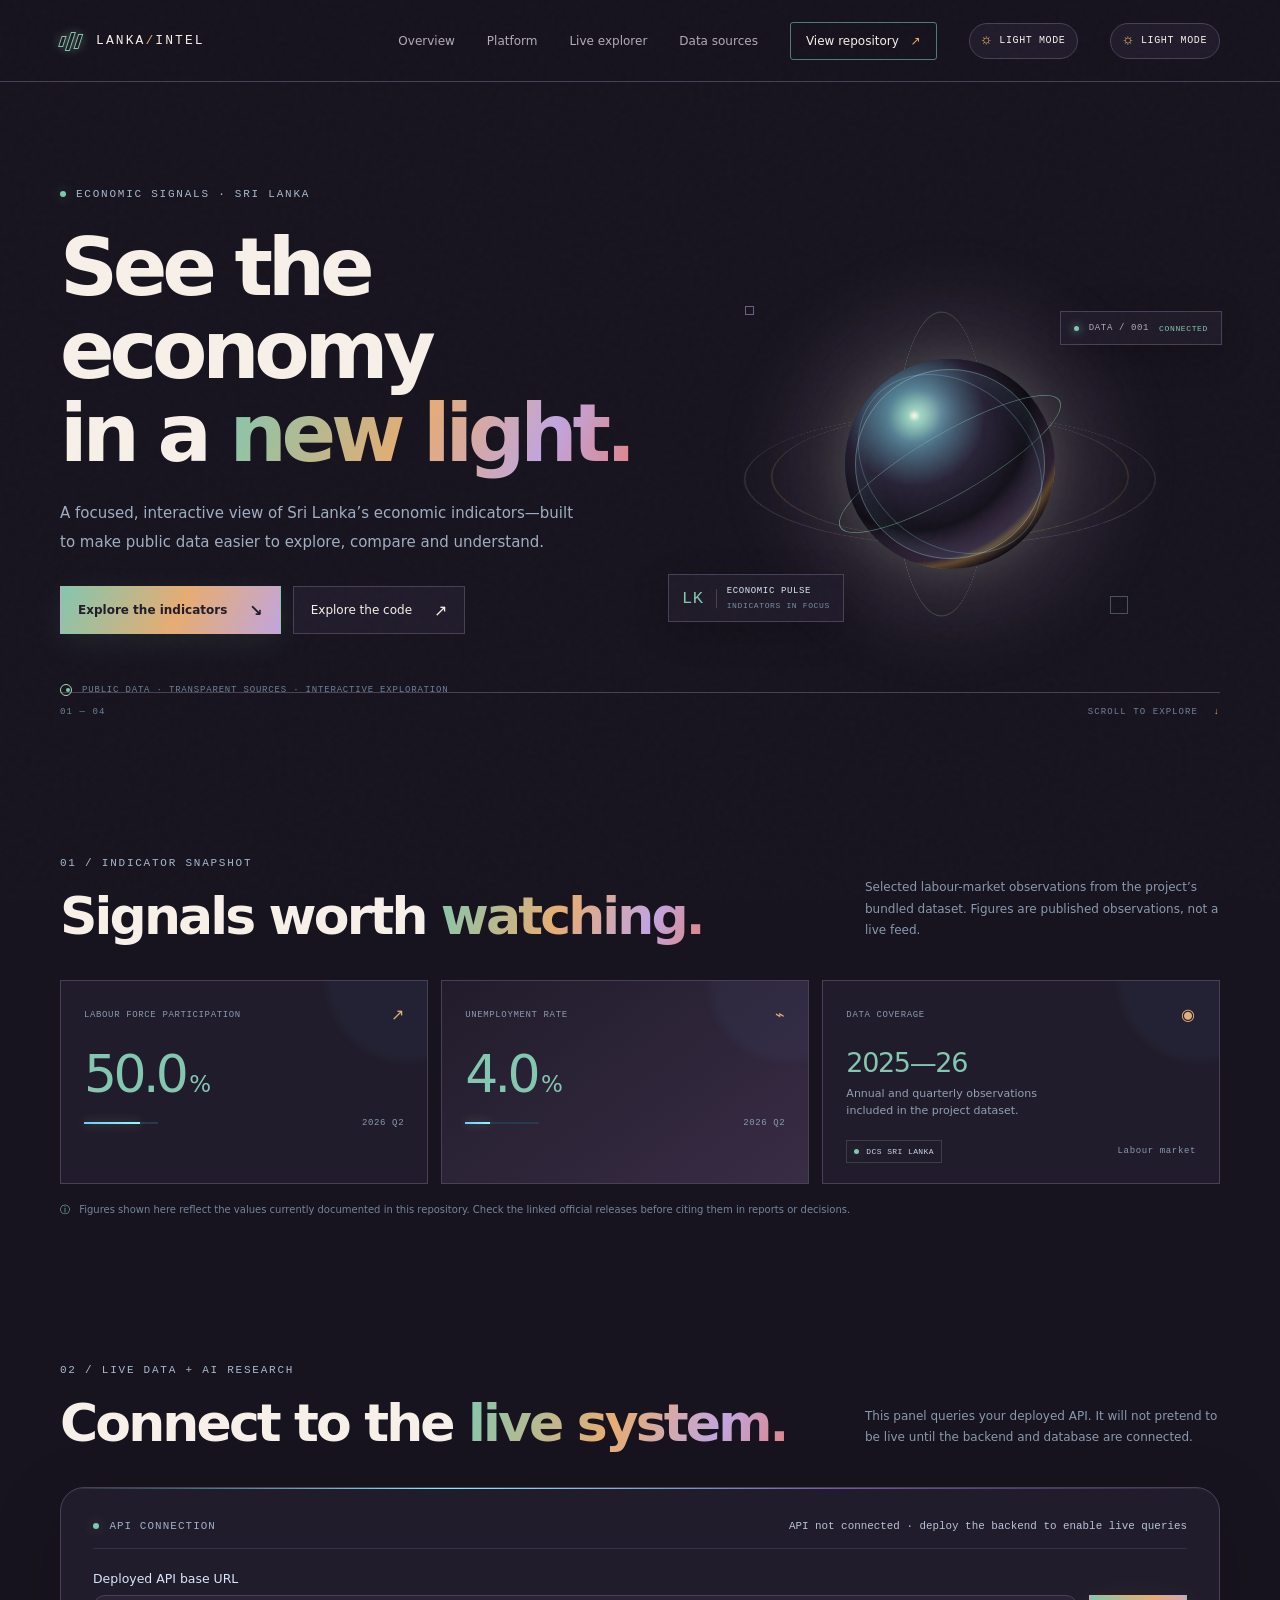
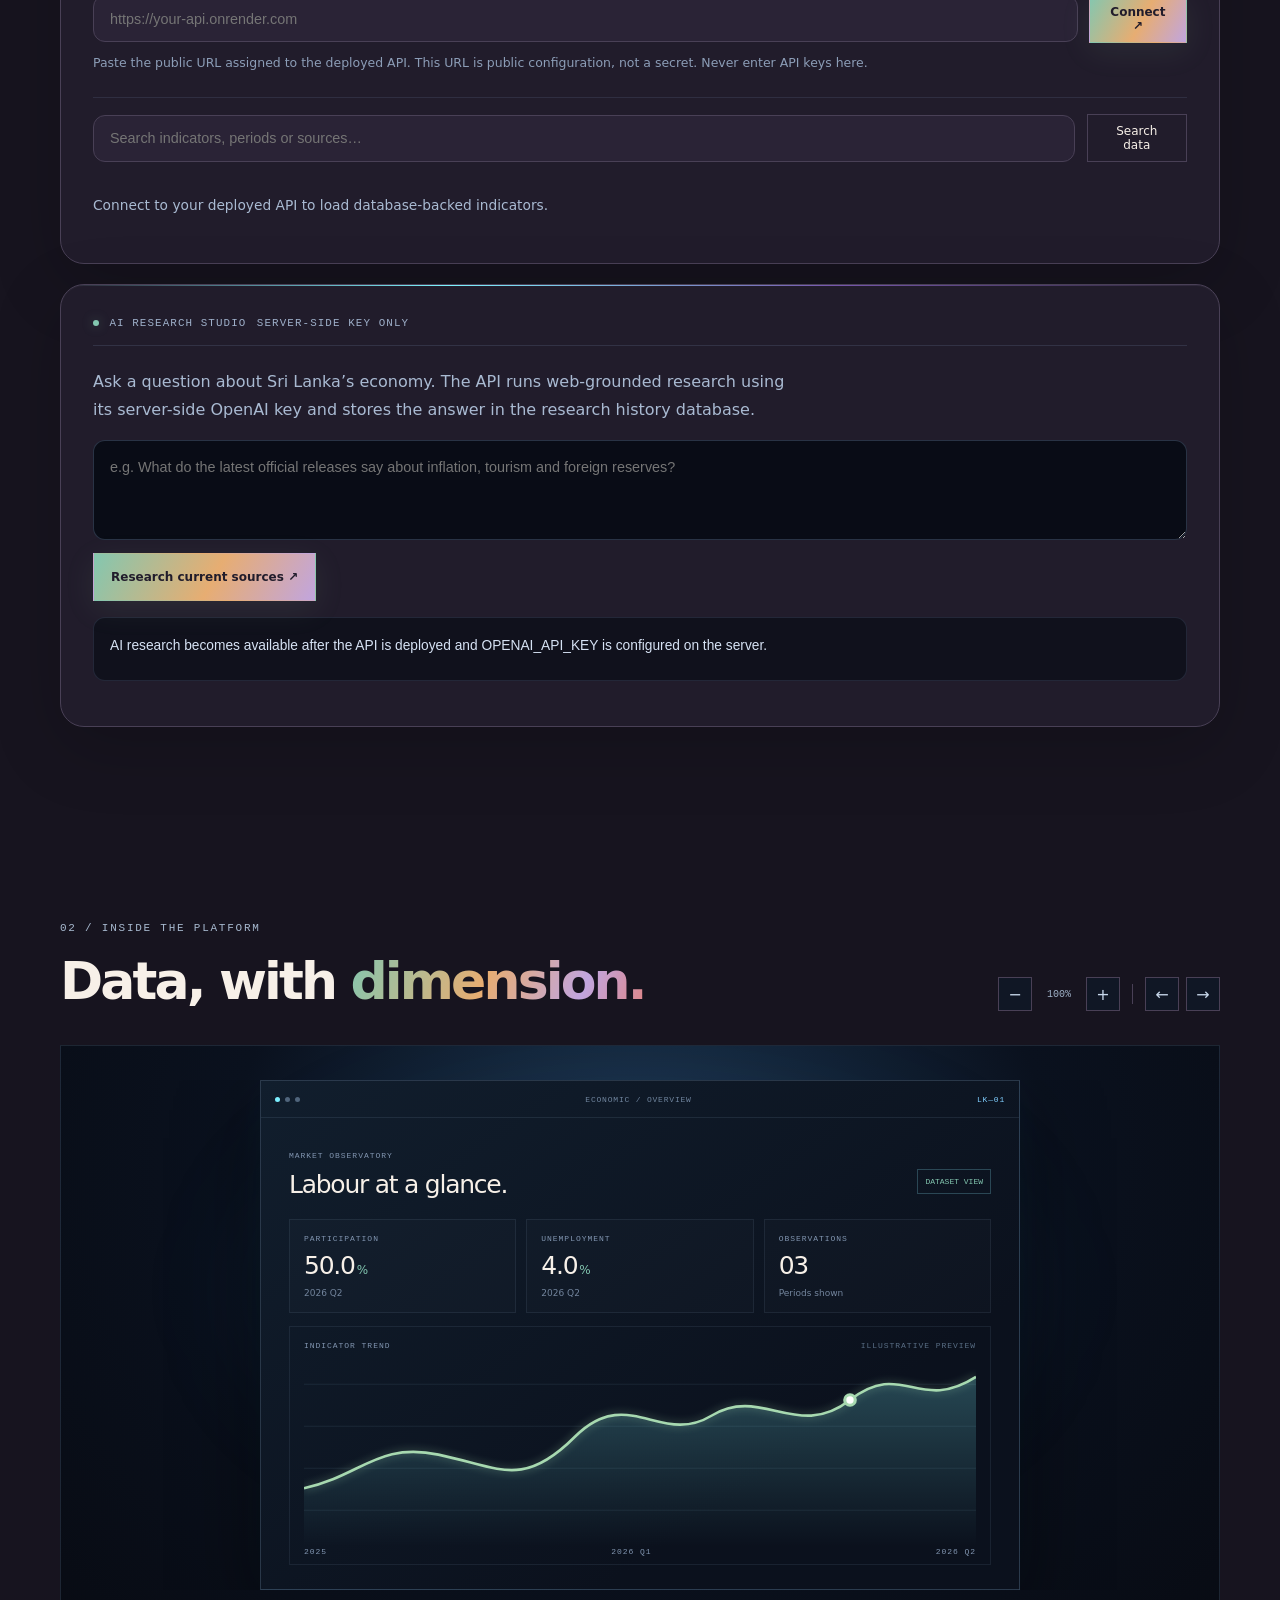
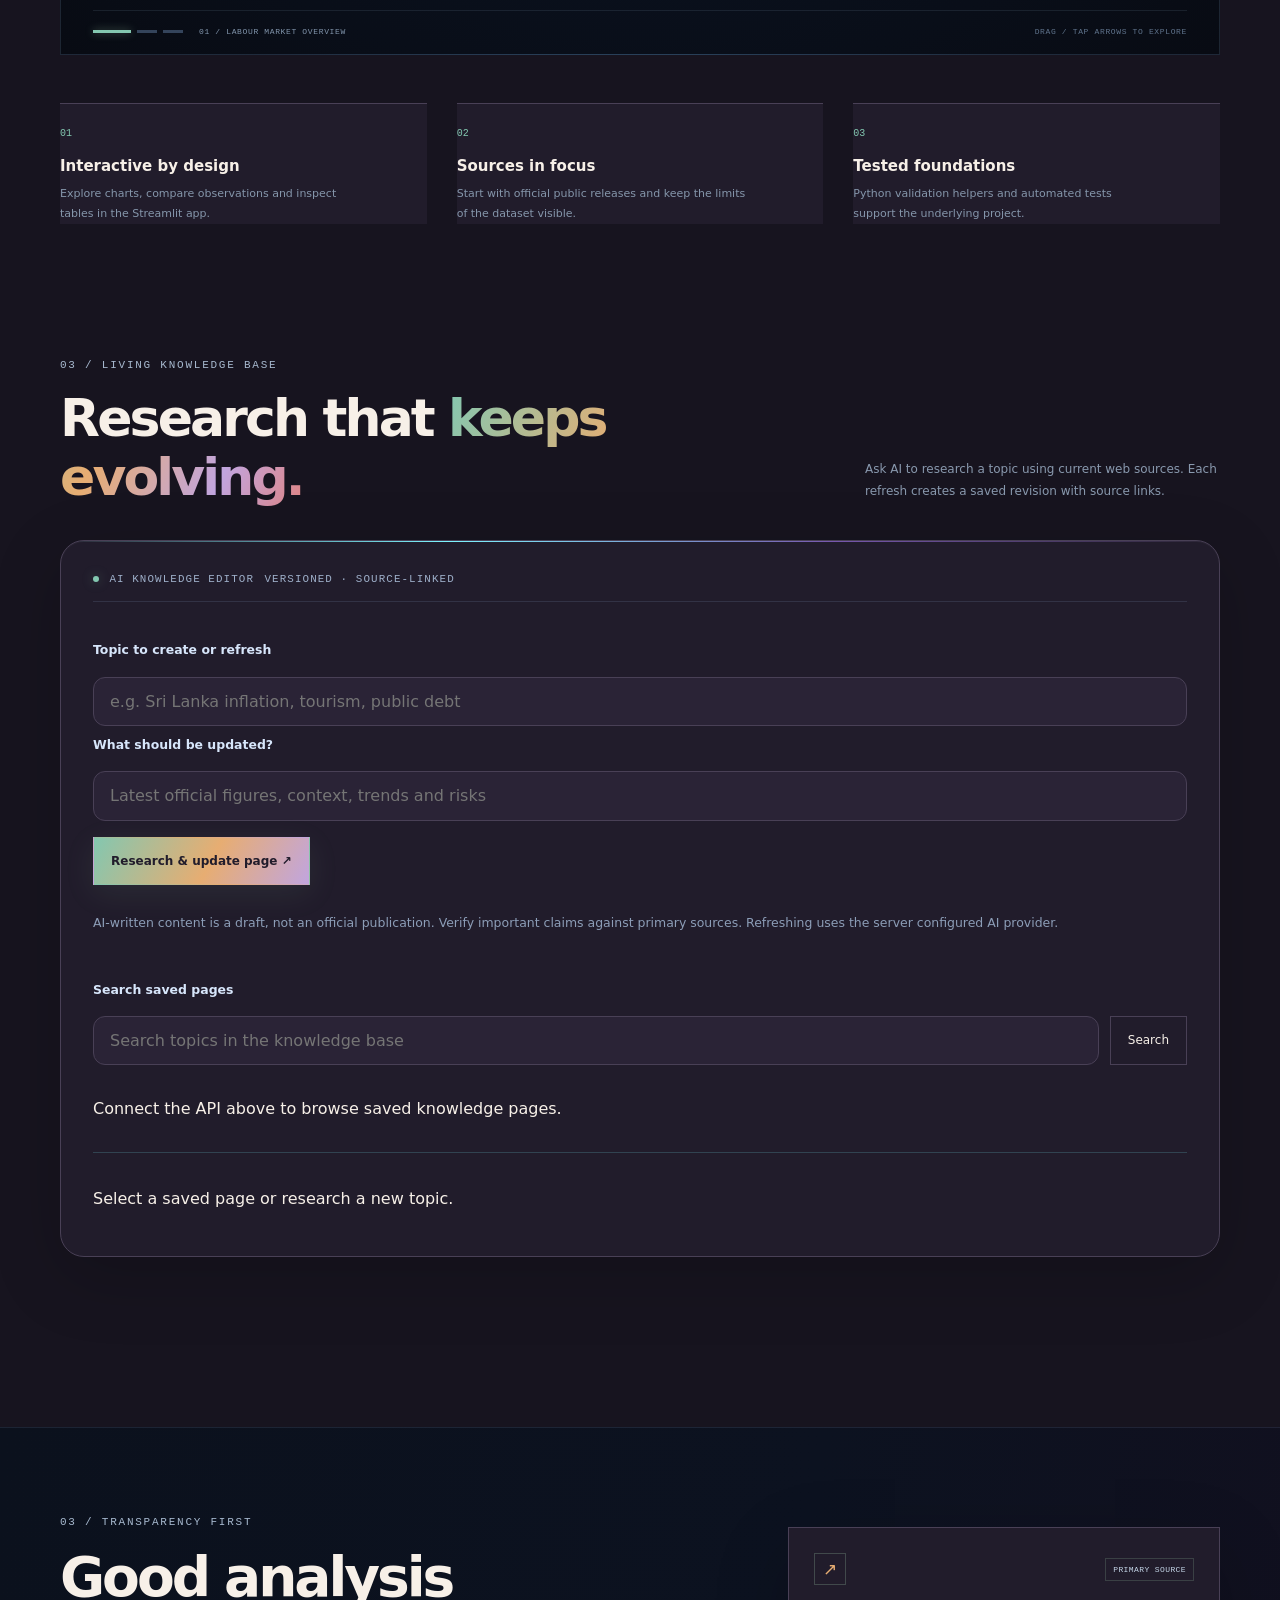
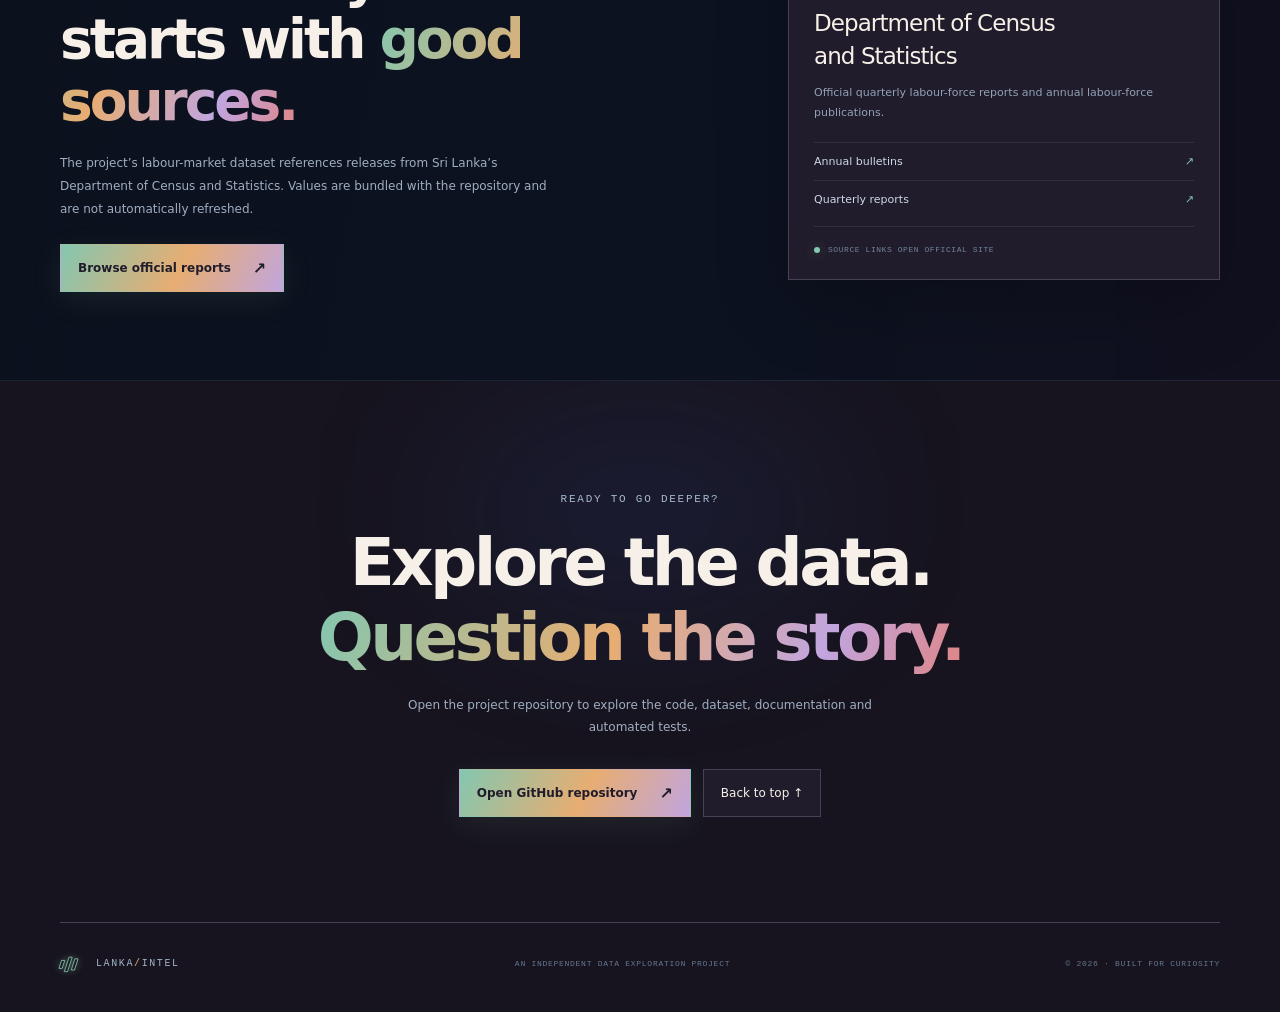
==== commit a171bb16: "Add accessible theme switch to economic dashboard navigation" ====
--- a/index.html
+++ b/index.html
@@ -30,6 +30,7 @@
       <a href="#live-explorer">Live explorer</a>
       <a href="#sources">Data sources</a>
       <a class="nav-cta" href="https://github.com/itsoghasitha-byte/Sri-Lanka-Economic-Dashboard-" target="_blank" rel="noreferrer">View repository <span>↗</span></a>
+      <button class="theme-toggle" id="theme-toggle" type="button" aria-label="Switch to light mode" aria-pressed="false"><span class="theme-icon" aria-hidden="true">☼</span><span class="theme-label">LIGHT MODE</span></button>
       <button class="theme-toggle" id="theme-toggle" type="button" aria-label="Switch to light mode" aria-pressed="false"><span class="theme-icon" aria-hidden="true">☼</span><span class="theme-label">LIGHT MODE</span></button>
     </nav>
   </header>
--- a/styles.css
+++ b/styles.css
@@ -183,3 +183,40 @@
 @media (max-width: 760px) {
   .theme-toggle { margin: 10px 0; width: 100%; justify-content: center; }
 }
+
+
+/* Custom dual theme: mineral jade, saffron, iris and coral */
+:root{color-scheme:dark;--bg:#17141f;--panel:#211c2b;--panel2:#2a2336;--line:#494056;--muted:#b4aabd;--text:#f7f0e8;--cyan:#83c7b0;--blue:#e7ad72;--violet:#c1a5df;--accent-coral:#df8585;--accent-jade:#83c7b0;--accent-saffron:#e7ad72;--accent-iris:#c1a5df}
+html,body{background:var(--bg);color:var(--text);transition:background-color .25s ease,color .25s ease}
+.topbar{background:rgba(23,20,31,.92);border-color:var(--line)}
+.brand-name span,.nav a:hover,.nav-cta span,.hero-index i{color:var(--accent-saffron)}
+.nav{color:var(--muted)}.nav .nav-cta{border-color:#527c70}
+.holo-text,.muted-holo{background:linear-gradient(112deg,var(--accent-jade),var(--accent-saffron) 46%,var(--accent-iris) 78%,var(--accent-coral));color:transparent;background-clip:text;-webkit-background-clip:text}
+.status-dot{background:var(--accent-jade);box-shadow:0 0 12px #83c7b060}
+.button-primary{color:#211c2b;background:linear-gradient(118deg,var(--accent-jade),var(--accent-saffron) 54%,var(--accent-iris))}
+.button-quiet{color:var(--text);background:var(--panel)}
+.metric-card,.feature-row article,.source-card,.api-console,.preview-shell,.wiki-page-card{background:var(--panel);border-color:var(--line)}
+.metric-card-accent{background:linear-gradient(145deg,var(--panel),#392c45)}
+.metric-icon,.source-symbol{color:var(--accent-saffron)}.metric-value,.coverage-display strong{color:var(--accent-jade)}
+.float-tag{background:#211c2bf0;border-color:var(--line);color:var(--muted)}
+.orb-core{background:radial-gradient(circle at 33% 27%,#fff6e9 0,var(--accent-jade) 3%,#527c91 13%,#292337 34%,var(--bg) 55%,#684d77 70%,var(--accent-saffron) 73%,#30243a 79%,var(--bg) 85%)}
+.theme-toggle{display:inline-flex;align-items:center;justify-content:center;gap:8px;min-height:36px;padding:0 12px;border:1px solid var(--line);border-radius:999px;background:var(--panel);color:var(--text);cursor:pointer;font:10px var(--mono);letter-spacing:.06em;white-space:nowrap}
+.theme-toggle:hover{border-color:var(--accent-saffron)}.theme-toggle .theme-icon{font-size:15px;color:var(--accent-saffron)}
+html[data-theme="light"]{color-scheme:light;--bg:#f5efe6;--panel:#fffaf2;--panel2:#eee5f0;--line:#d7c9d6;--muted:#6f6477;--text:#30283b;--cyan:#356d60;--blue:#a45d36;--violet:#7b6195;--accent-coral:#b94e57;--accent-jade:#356d60;--accent-saffron:#a45d36;--accent-iris:#7b6195}
+html[data-theme="light"] body{background:var(--bg);color:var(--text)}
+html[data-theme="light"] .topbar{background:rgba(245,239,230,.94);border-color:var(--line)}
+html[data-theme="light"] .nav,html[data-theme="light"] .hero-lede,html[data-theme="light"] .sources-inner>div:first-child>p,html[data-theme="light"] .final-cta>p,html[data-theme="light"] .section-heading>p{color:#6f6477}
+html[data-theme="light"] .eyebrow,html[data-theme="light"] .hero-footnote,html[data-theme="light"] .hero-index,html[data-theme="light"] .tag-bottom small{color:#786b80}
+html[data-theme="light"] .float-tag{background:#fffaf2e8;border-color:var(--line);color:#6f6477}
+html[data-theme="light"] .tag-bottom b{color:#30283b}
+html[data-theme="light"] .button-quiet{color:#30283b;background:#fffaf2}
+html[data-theme="light"] .button-primary{color:#fffaf2}
+html[data-theme="light"] .metric-card,html[data-theme="light"] .feature-row article,html[data-theme="light"] .source-card,html[data-theme="light"] .api-console,html[data-theme="light"] .preview-shell,html[data-theme="light"] .wiki-page-card{background:var(--panel);border-color:var(--line);color:var(--text)}
+html[data-theme="light"] .metric-top,html[data-theme="light"] .metric-bottom,html[data-theme="light"] .source-card p,html[data-theme="light"] .feature-row p,html[data-theme="light"] .api-help,html[data-theme="light"] .api-results,html[data-theme="light"] .wiki-page-card p,html[data-theme="light"] .wiki-page-card span,html[data-theme="light"] .wiki-meta{color:#6f6477}
+html[data-theme="light"] .metric-value,html[data-theme="light"] .coverage-display strong,html[data-theme="light"] .feature-row h3,html[data-theme="light"] .source-card h3{color:#356d60}
+html[data-theme="light"] .orb-core{background:radial-gradient(circle at 33% 27%,#fffaf2 0,#a8d4c4 4%,#719aab 14%,#e4d5e8 32%,#f5efe6 55%,#b8a0c9 70%,#d6a26f 73%,#eee5f0 80%,#f5efe6 85%);box-shadow:inset -18px -20px 44px #30283b20,0 0 40px #7b619526,0 0 100px #a45d361c}
+html[data-theme="light"] .ambient-a{background:#a8d4c4;opacity:.25}html[data-theme="light"] .ambient-b{background:#d6a26f;opacity:.2}html[data-theme="light"] .noise{opacity:.018}
+html[data-theme="light"] .wiki-page-content{background:#eee5f0;color:#30283b}html[data-theme="light"] .wiki-sources a{color:#356d60}
+html[data-theme="light"] .wiki-update-form input,html[data-theme="light"] .wiki-search-row input,html[data-theme="light"] .api-connect-row input,html[data-theme="light"] .api-search-row input{background:#fffaf2;color:#30283b;border-color:#d7c9d6}
+html[data-theme="light"] .footer{color:#6f6477;border-color:var(--line)}
+@media(max-width:760px){.theme-toggle{margin:10px 0;width:100%;justify-content:center}}
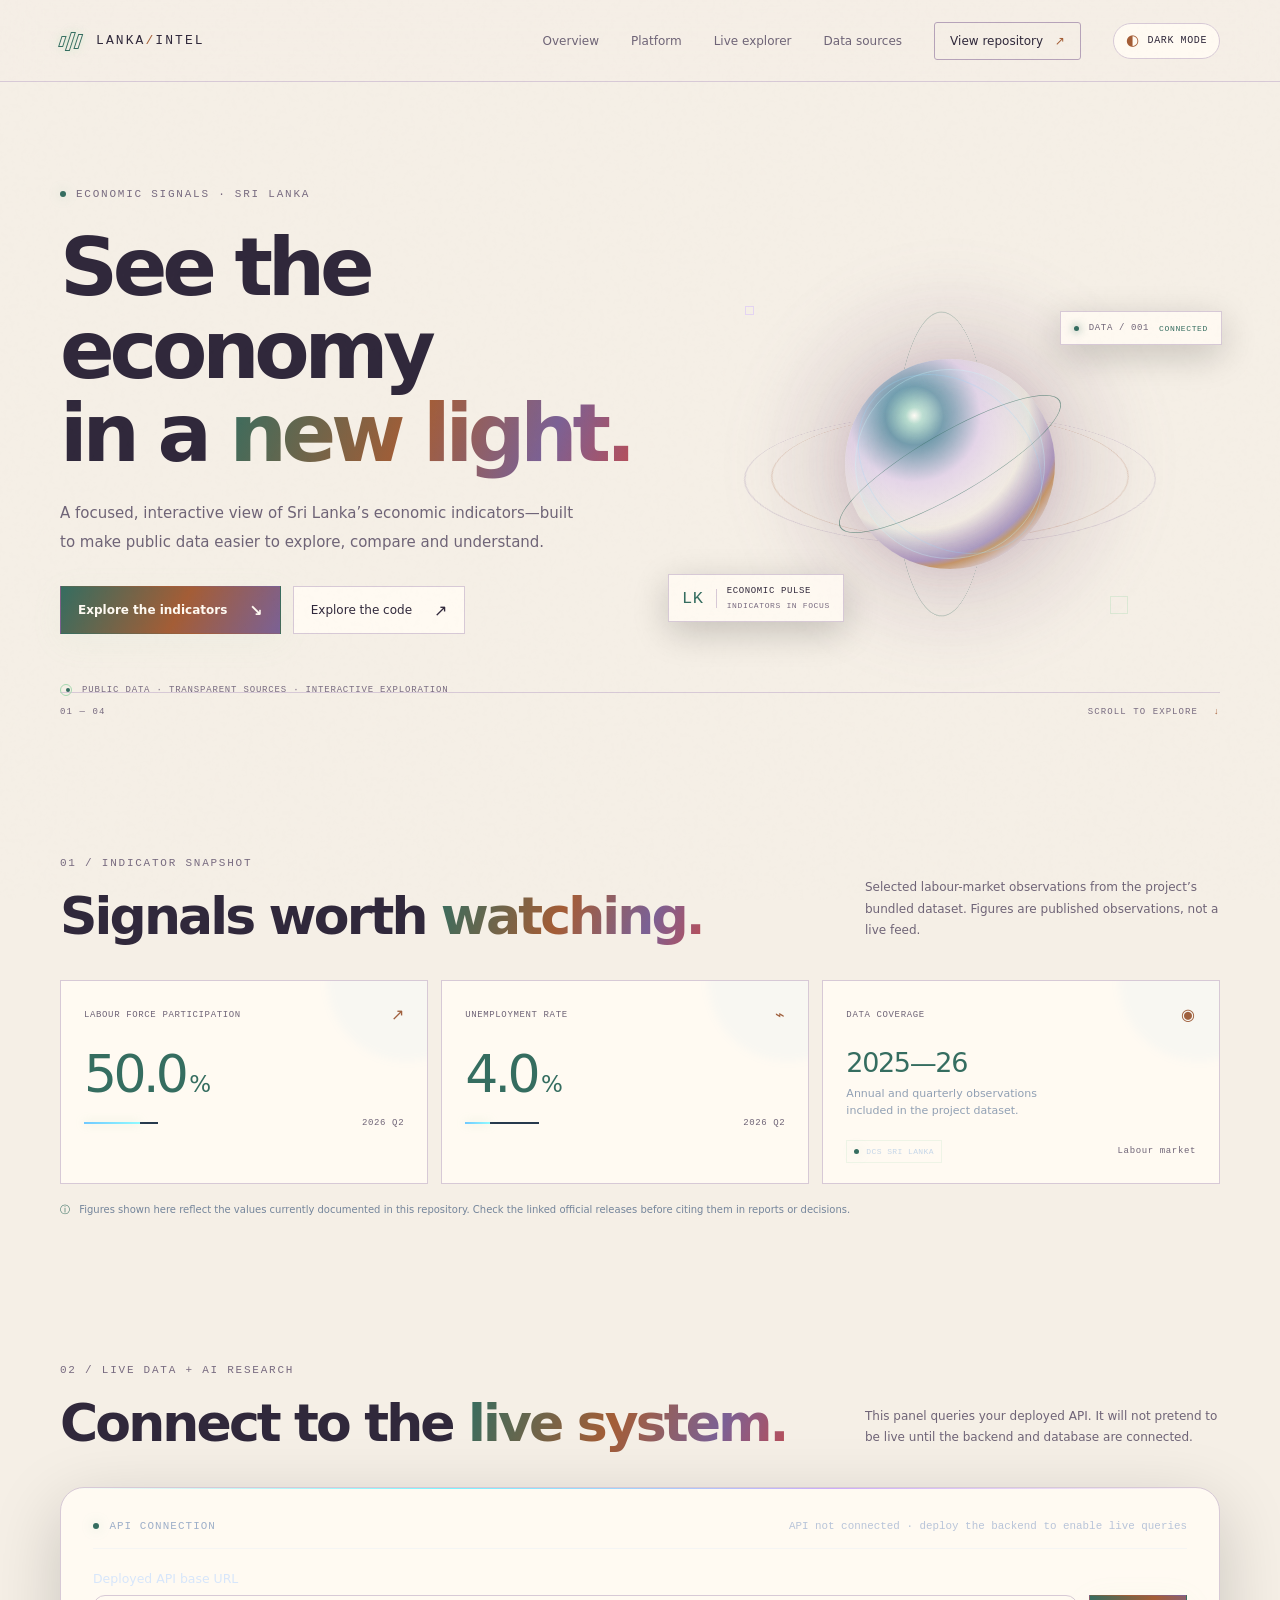
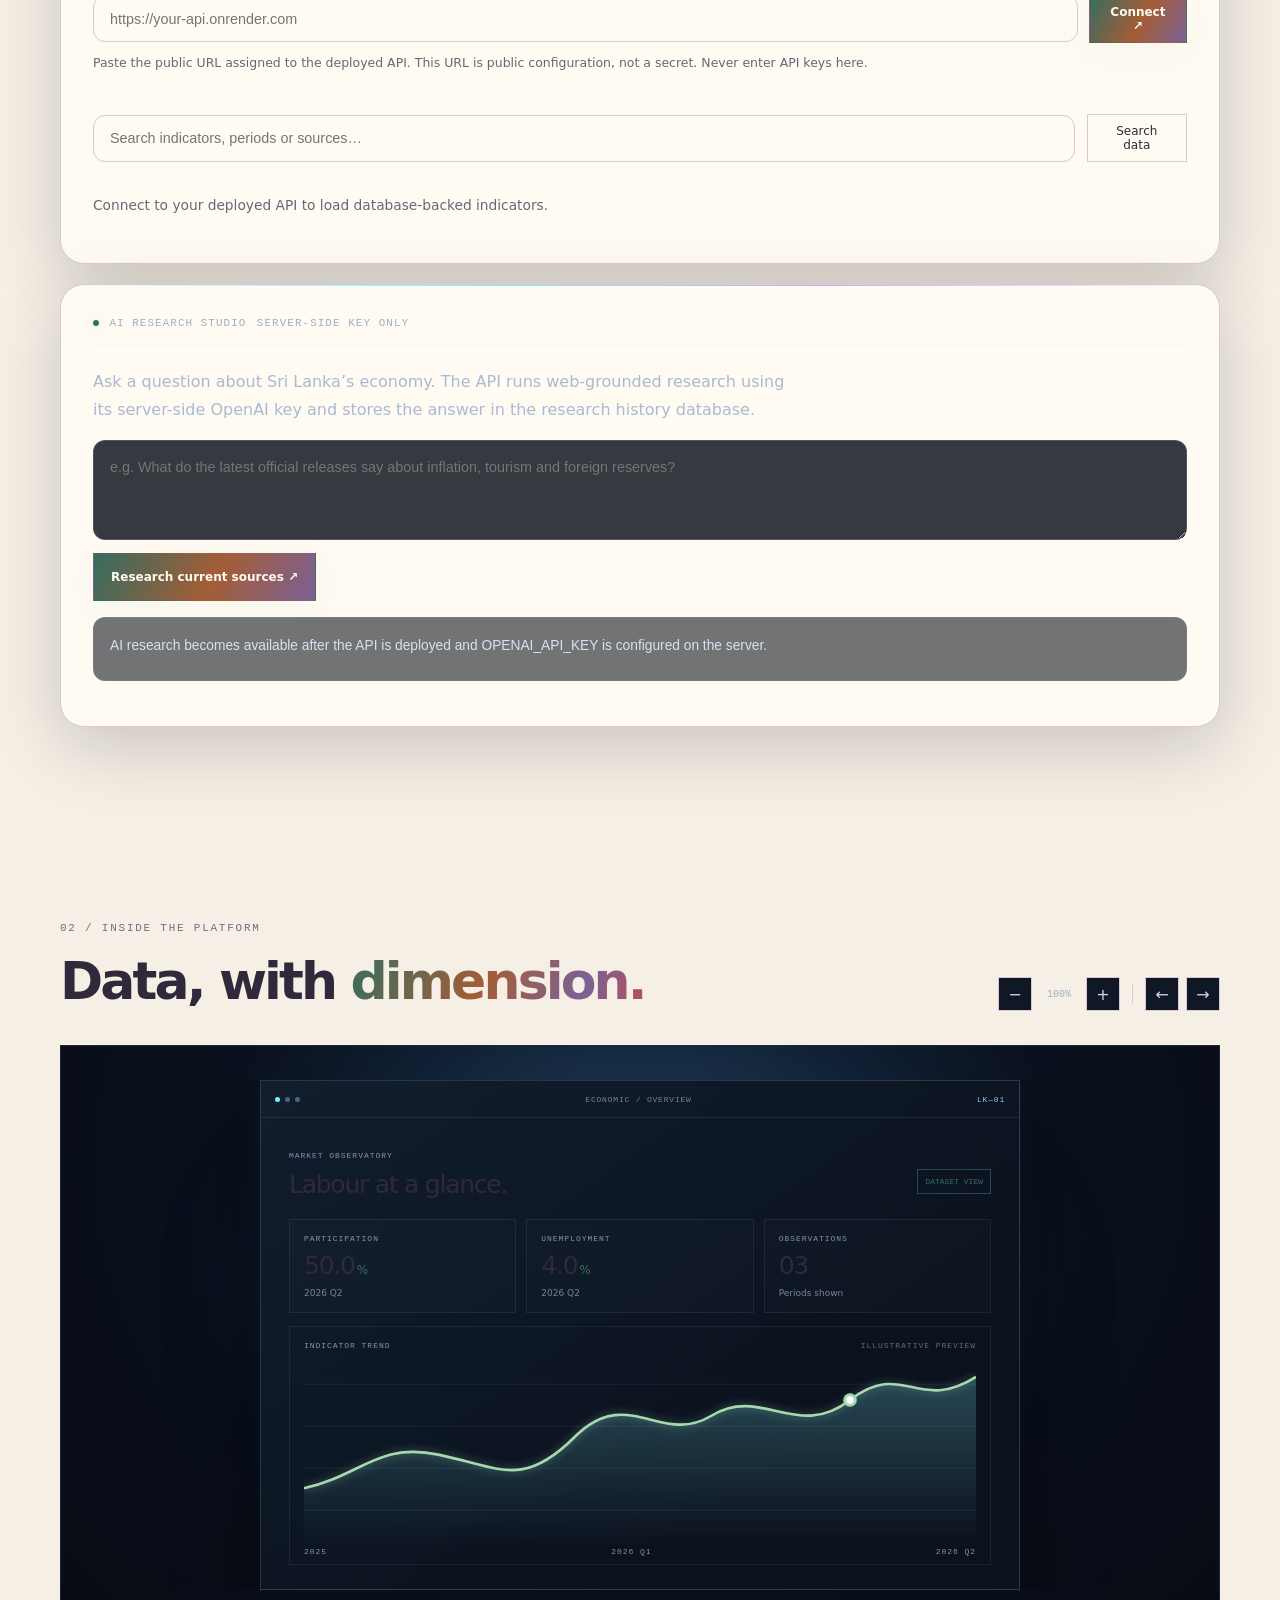
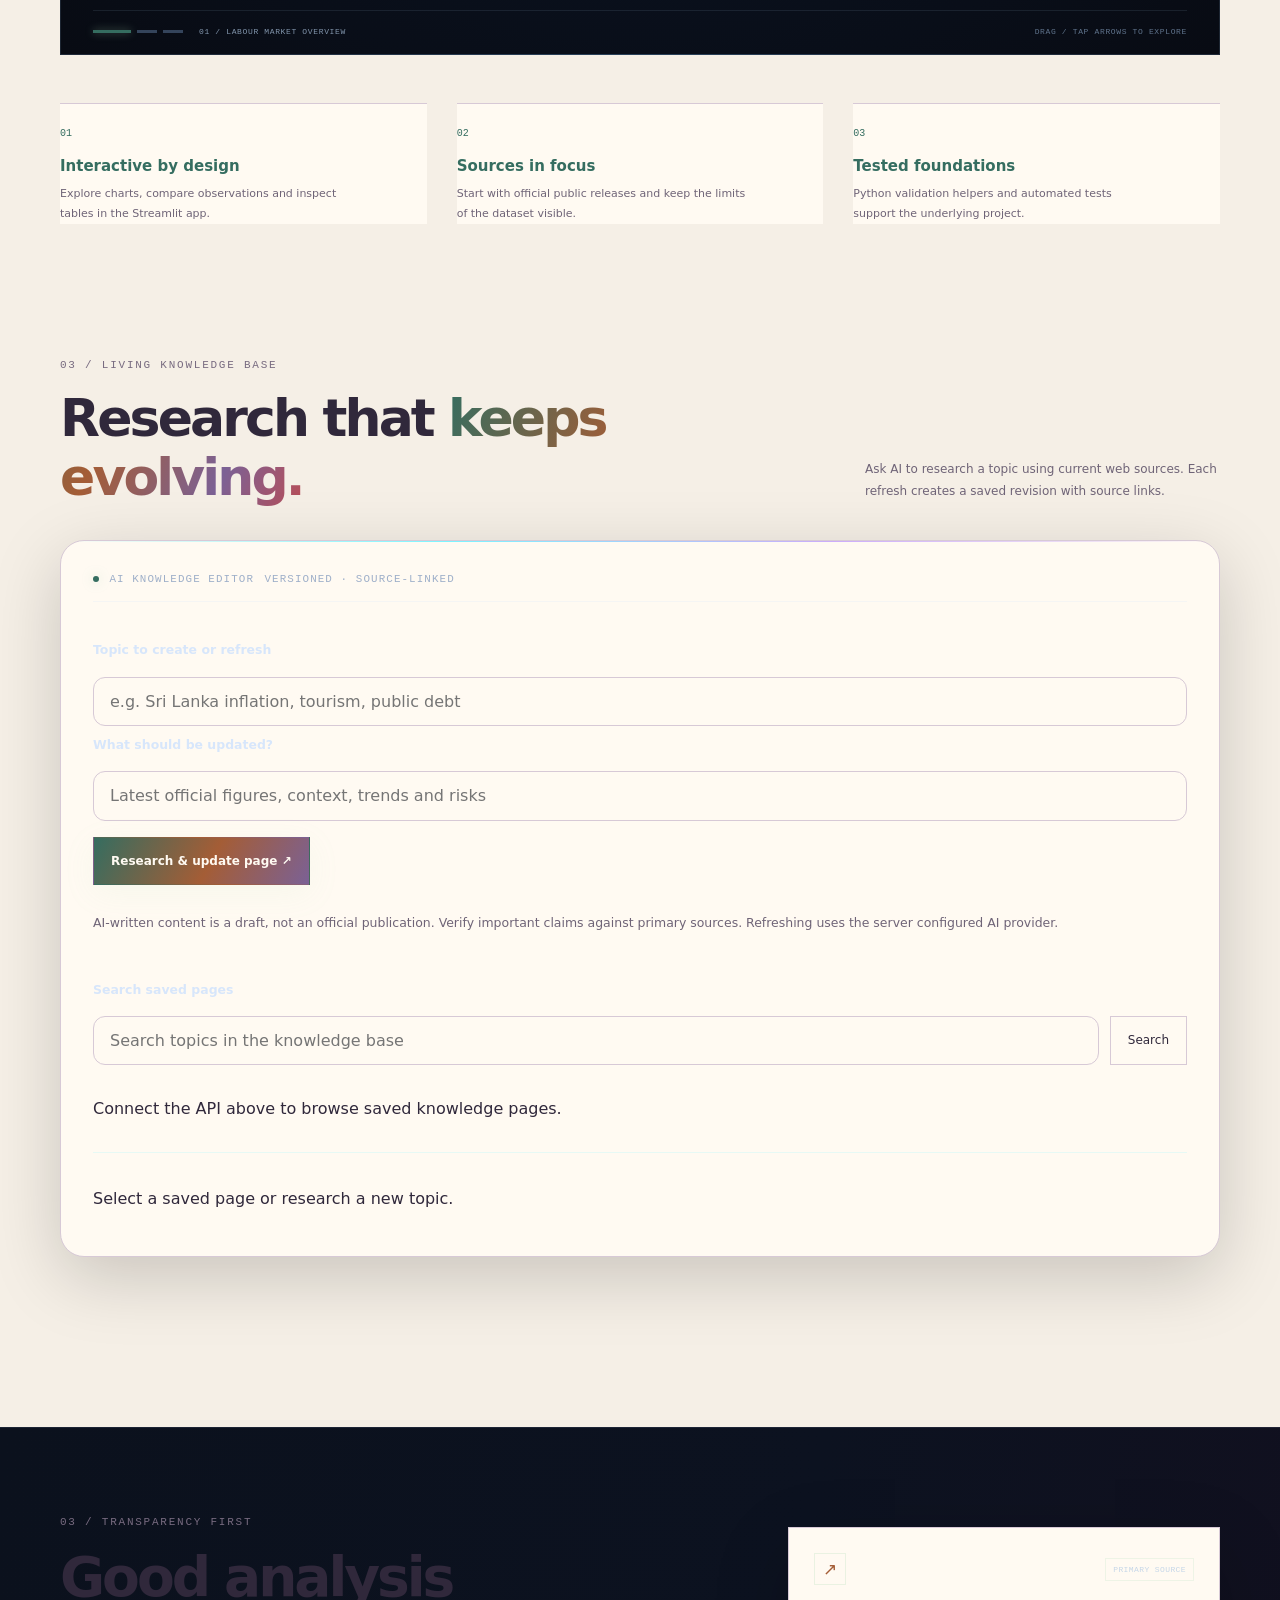
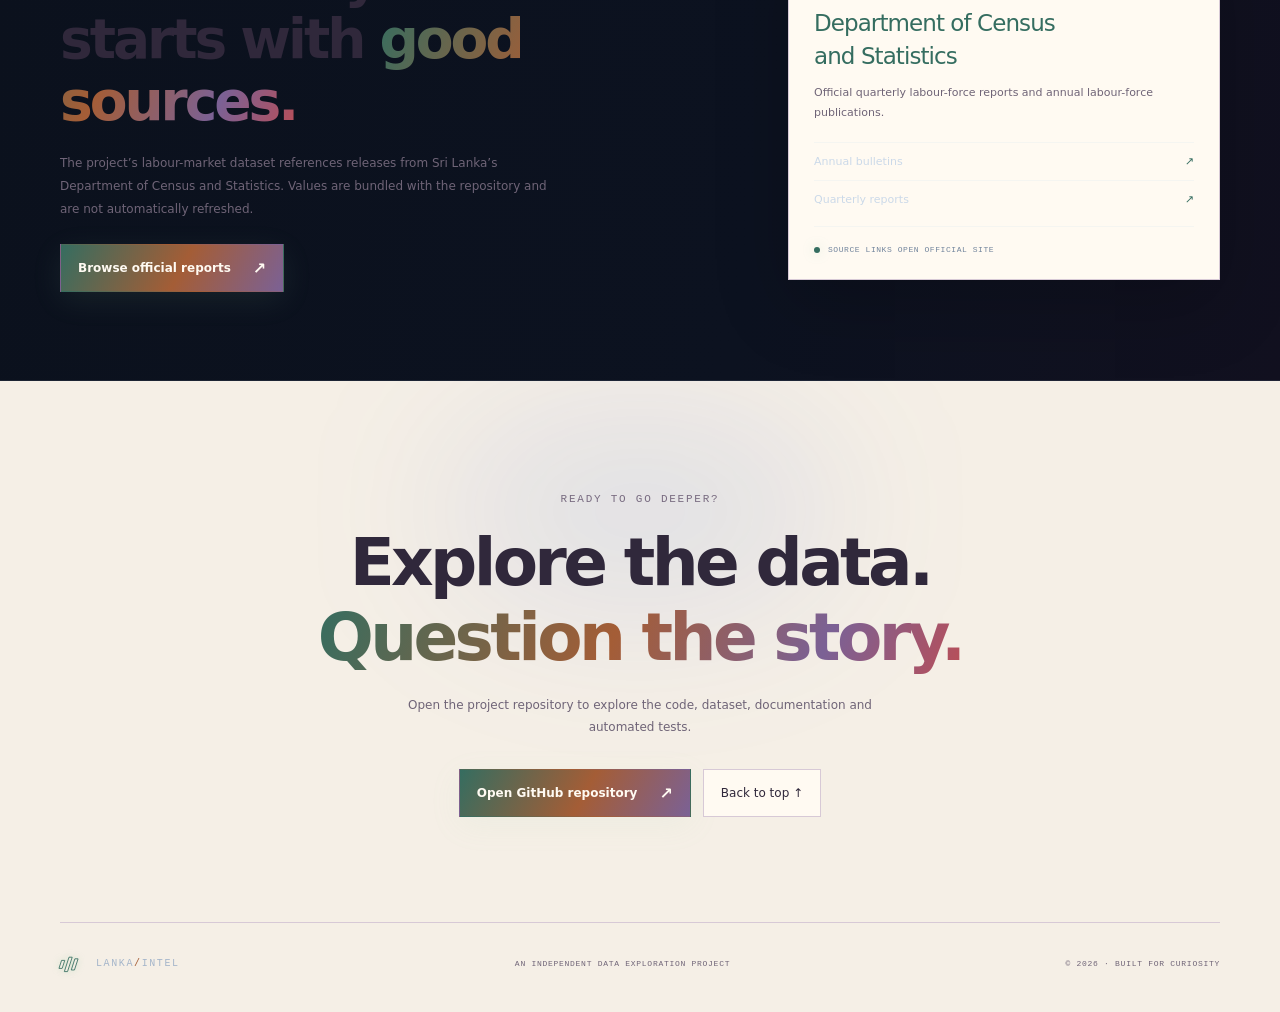
==== commit 96223986: "Clean up duplicate theme switch in economic dashboard" ====
--- a/index.html
+++ b/index.html
@@ -30,7 +30,6 @@
       <a href="#live-explorer">Live explorer</a>
       <a href="#sources">Data sources</a>
       <a class="nav-cta" href="https://github.com/itsoghasitha-byte/Sri-Lanka-Economic-Dashboard-" target="_blank" rel="noreferrer">View repository <span>↗</span></a>
-      <button class="theme-toggle" id="theme-toggle" type="button" aria-label="Switch to light mode" aria-pressed="false"><span class="theme-icon" aria-hidden="true">☼</span><span class="theme-label">LIGHT MODE</span></button>
       <button class="theme-toggle" id="theme-toggle" type="button" aria-label="Switch to light mode" aria-pressed="false"><span class="theme-icon" aria-hidden="true">☼</span><span class="theme-label">LIGHT MODE</span></button>
     </nav>
   </header>
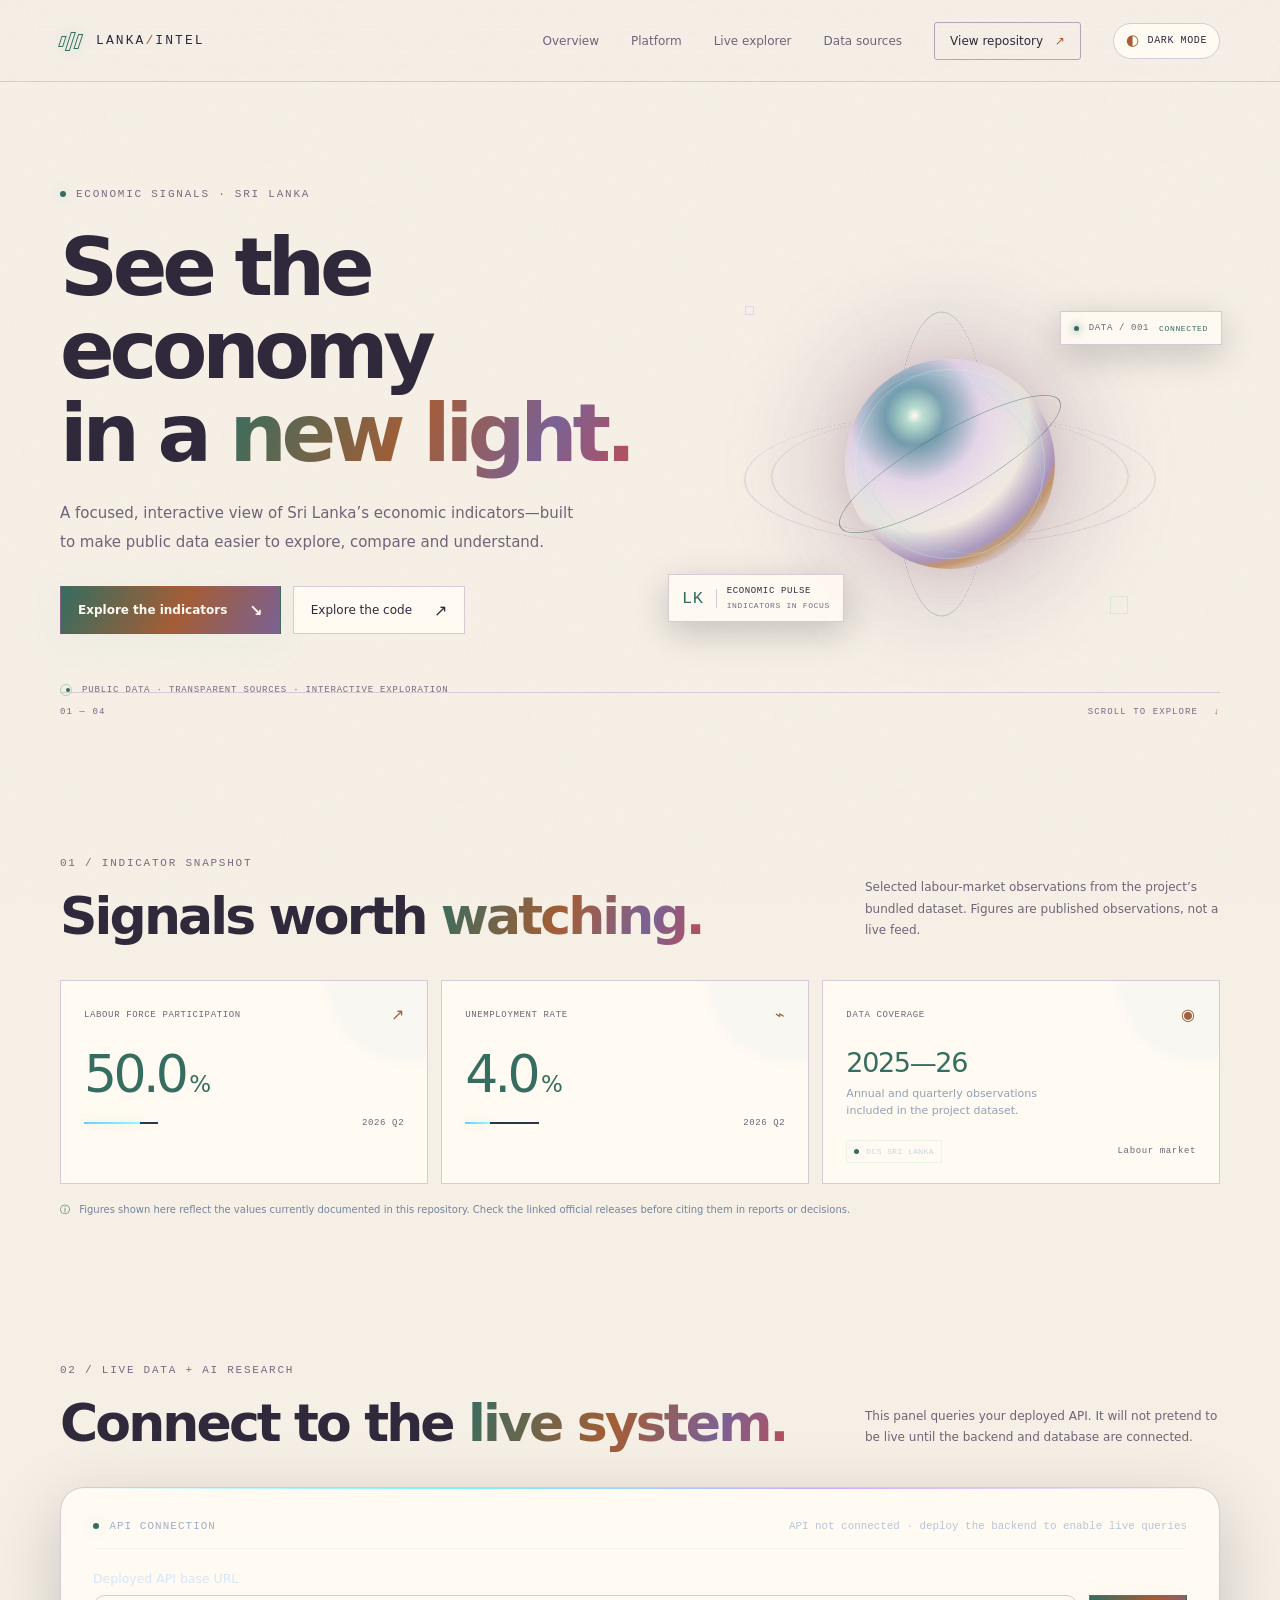
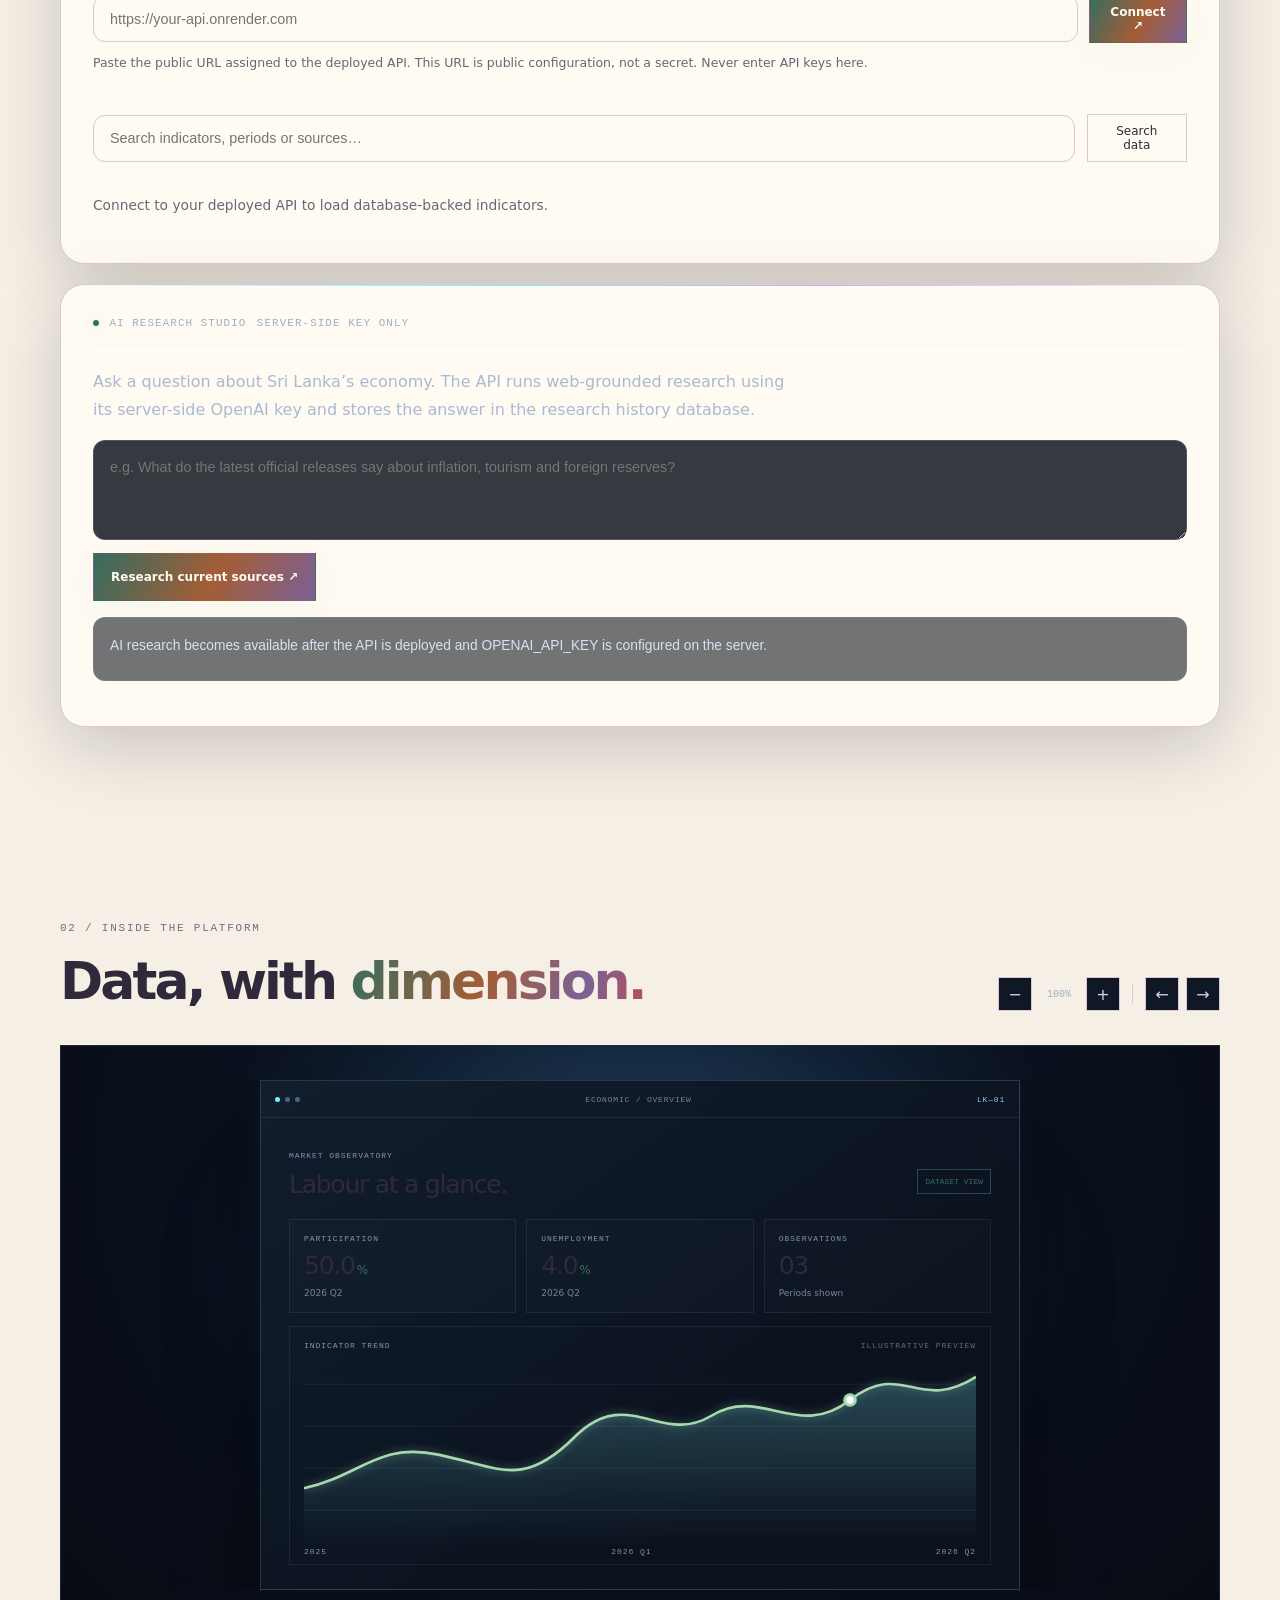
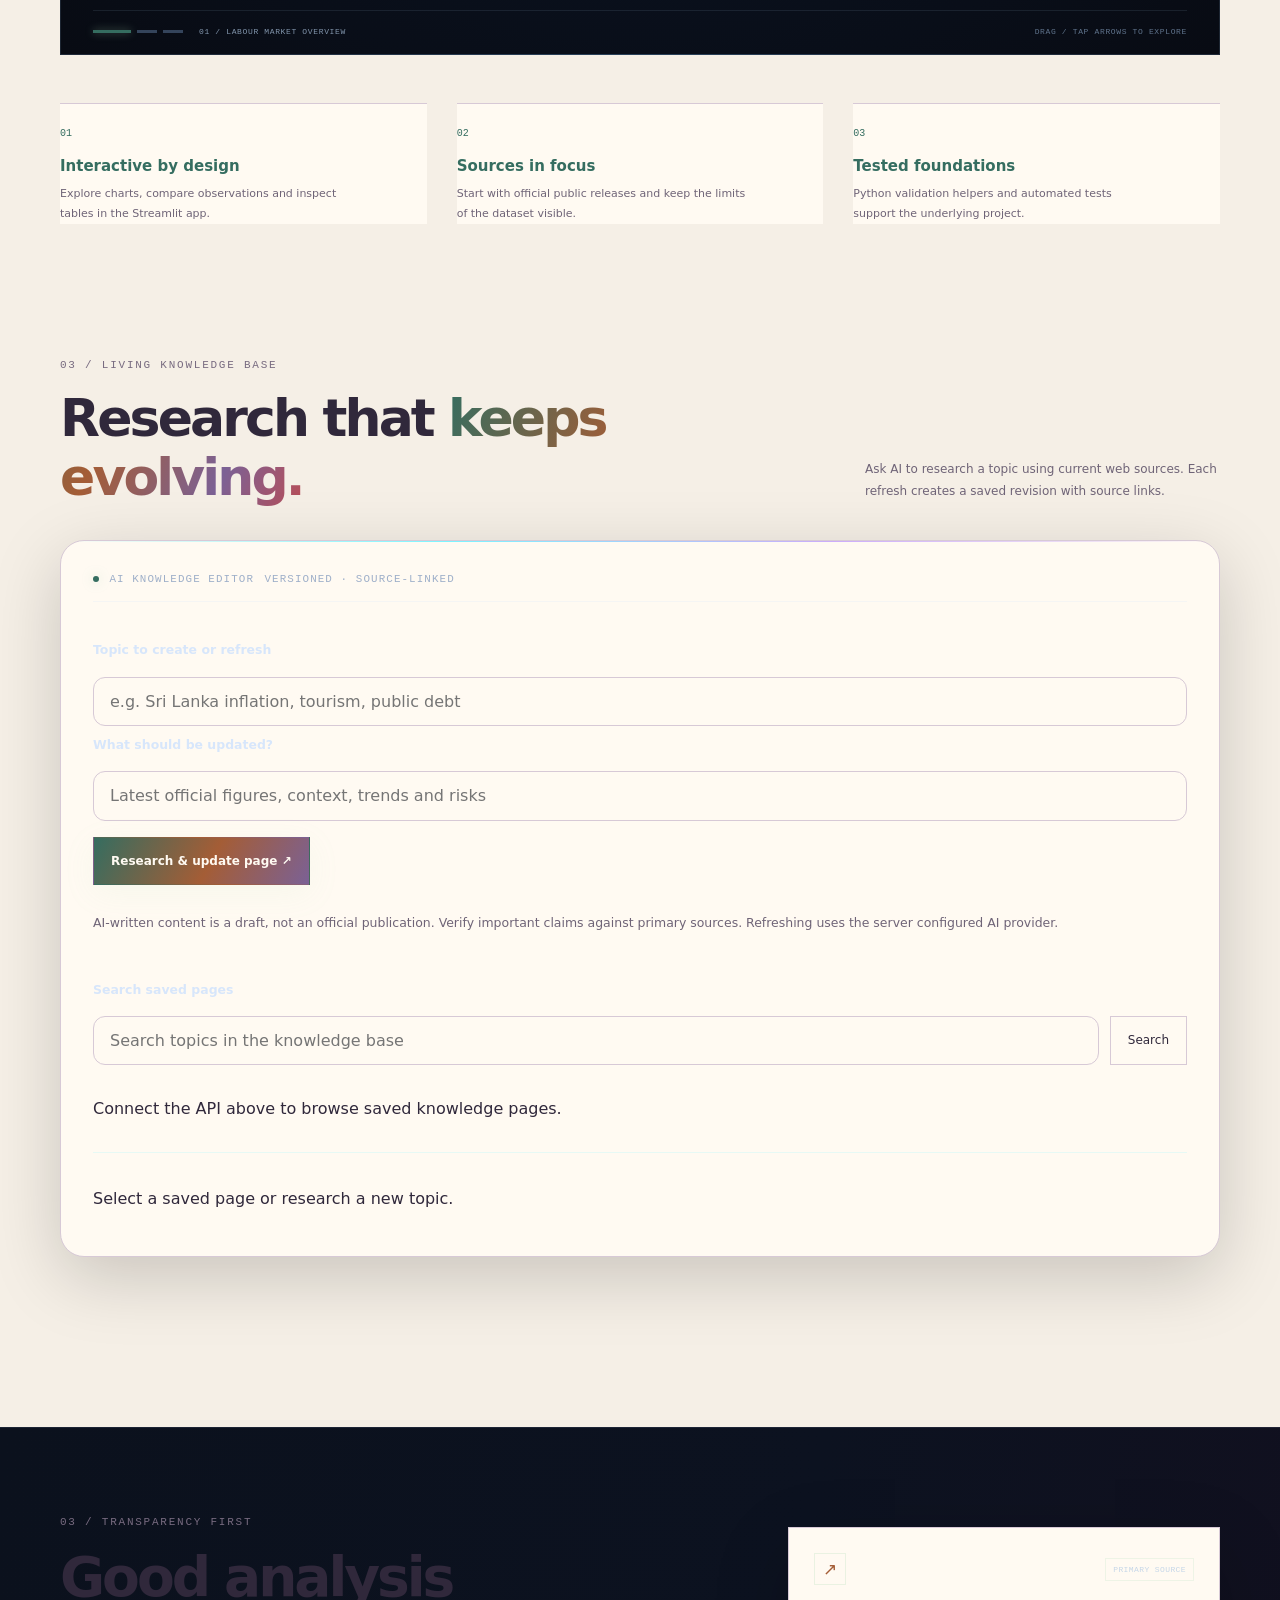
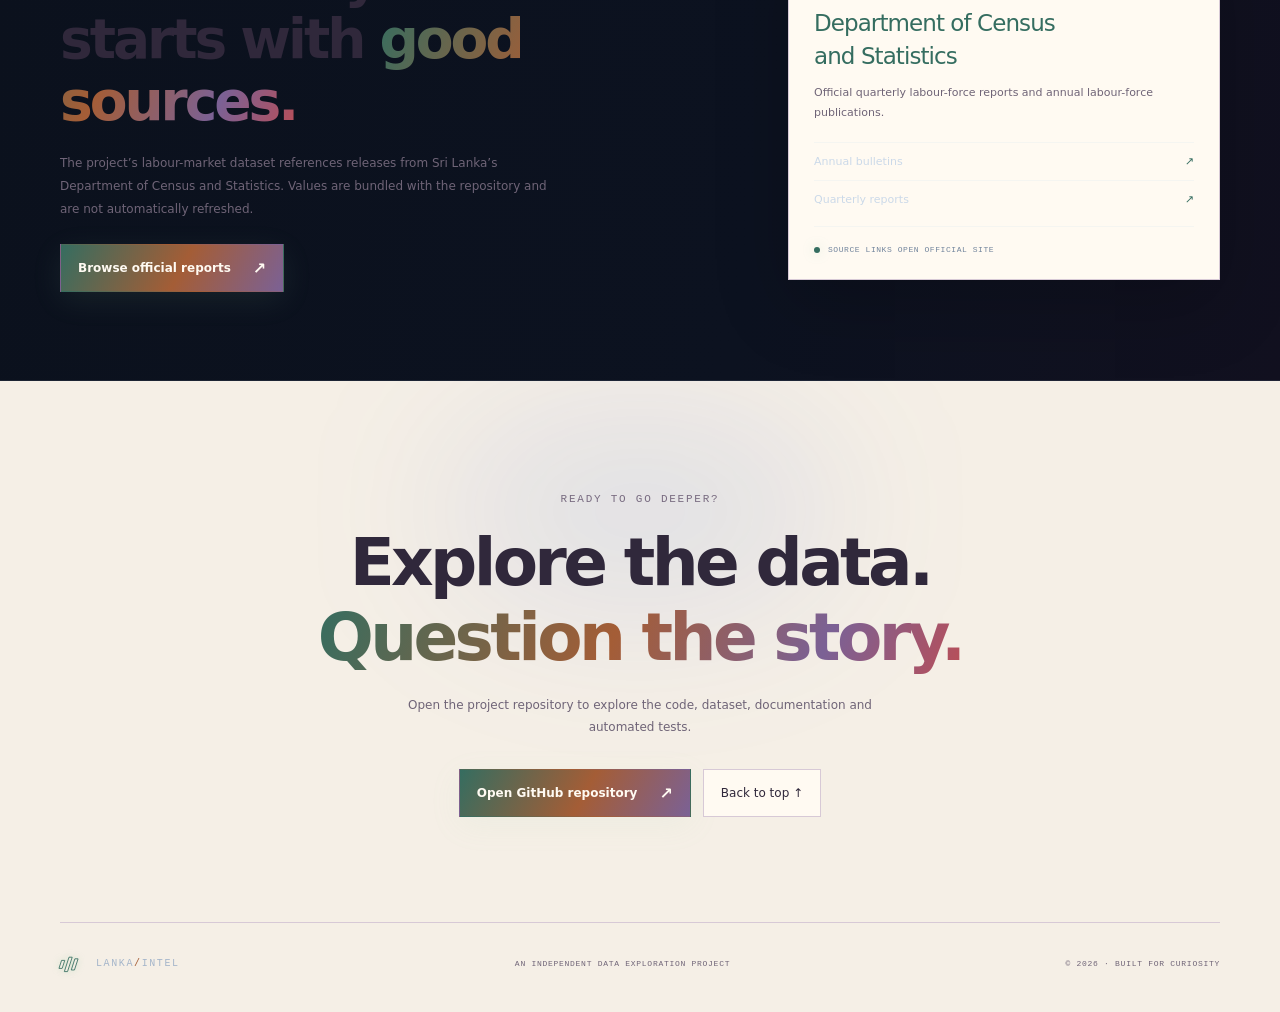
==== commit 8e59da3a: "Add lightweight performance and native navigation enhancements" ====
--- a/index.html
+++ b/index.html
@@ -12,6 +12,7 @@
   <link rel="stylesheet" href="styles.css">
   <script src="script.js" defer></script>
   <script src="api-client.js" defer></script>
+  <script src="performance.js" defer></script>
 </head>
 <body>
   <div class="ambient ambient-a" aria-hidden="true"></div>
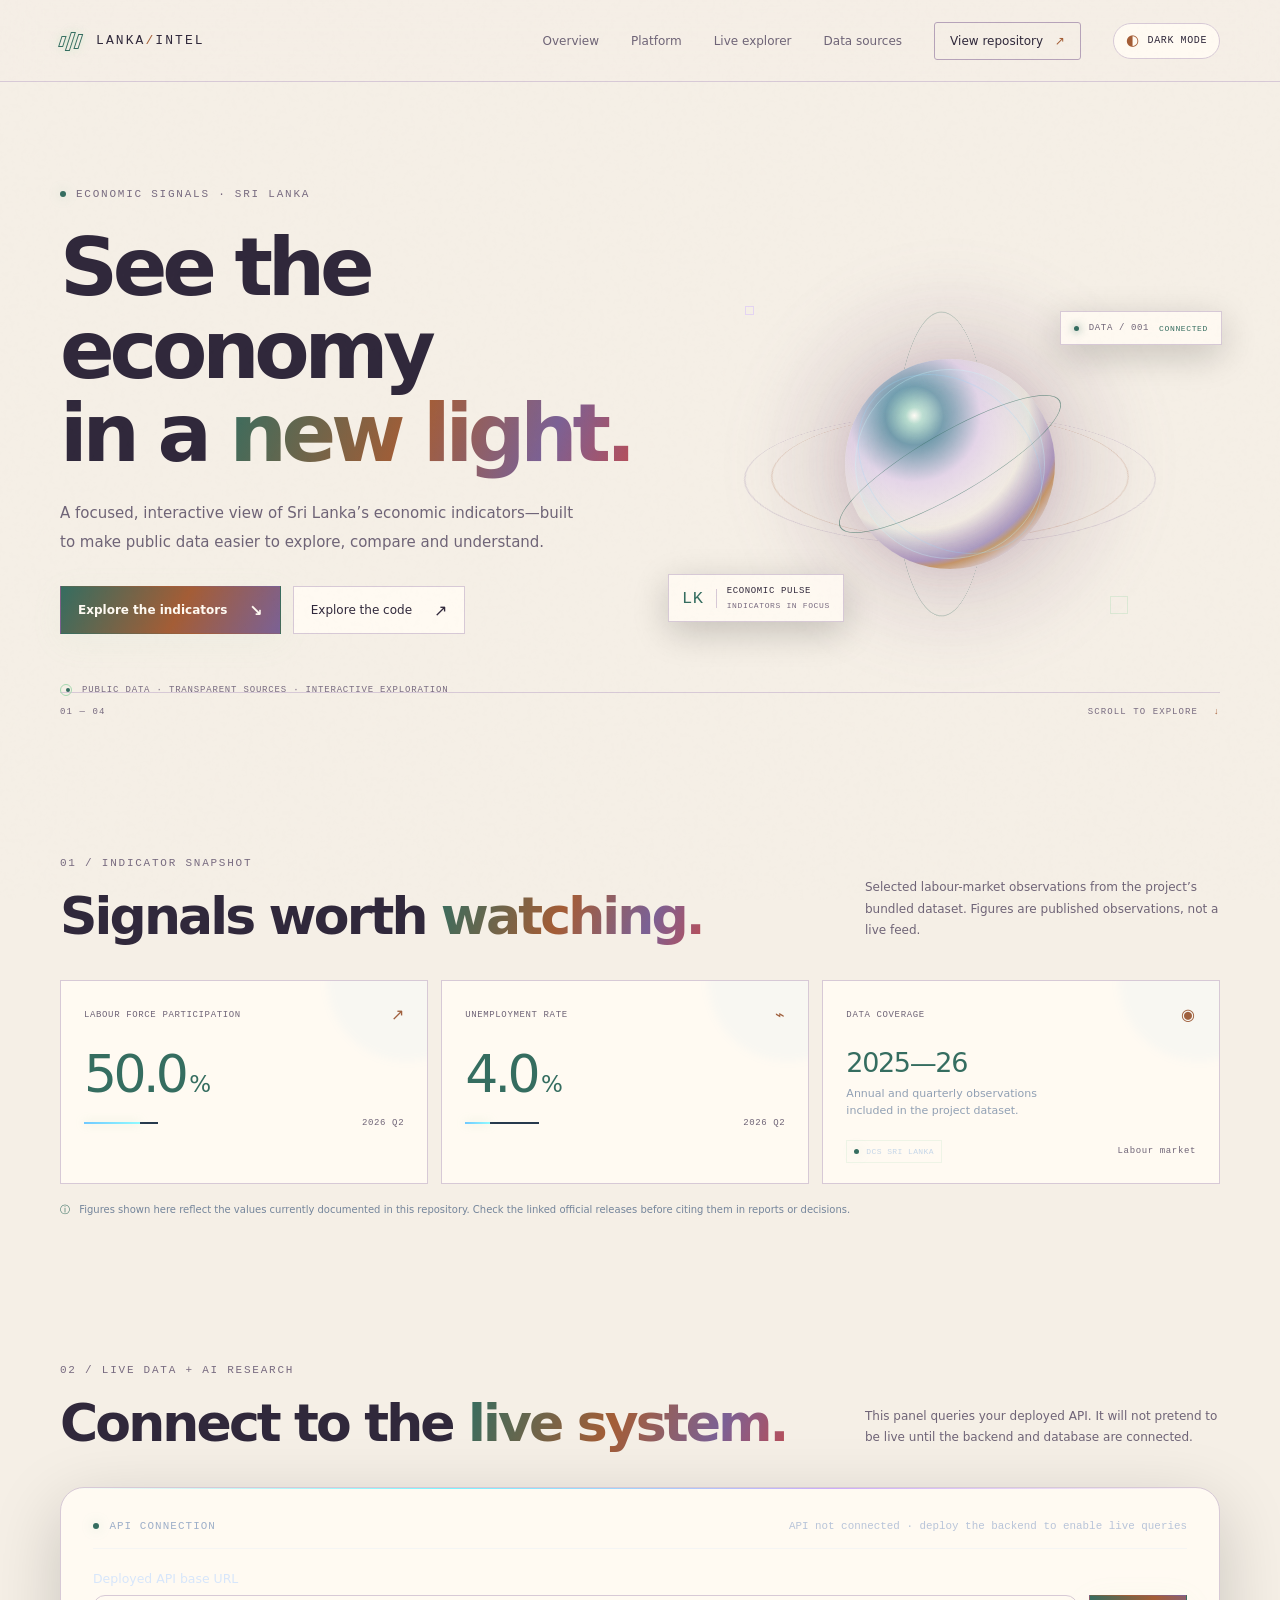
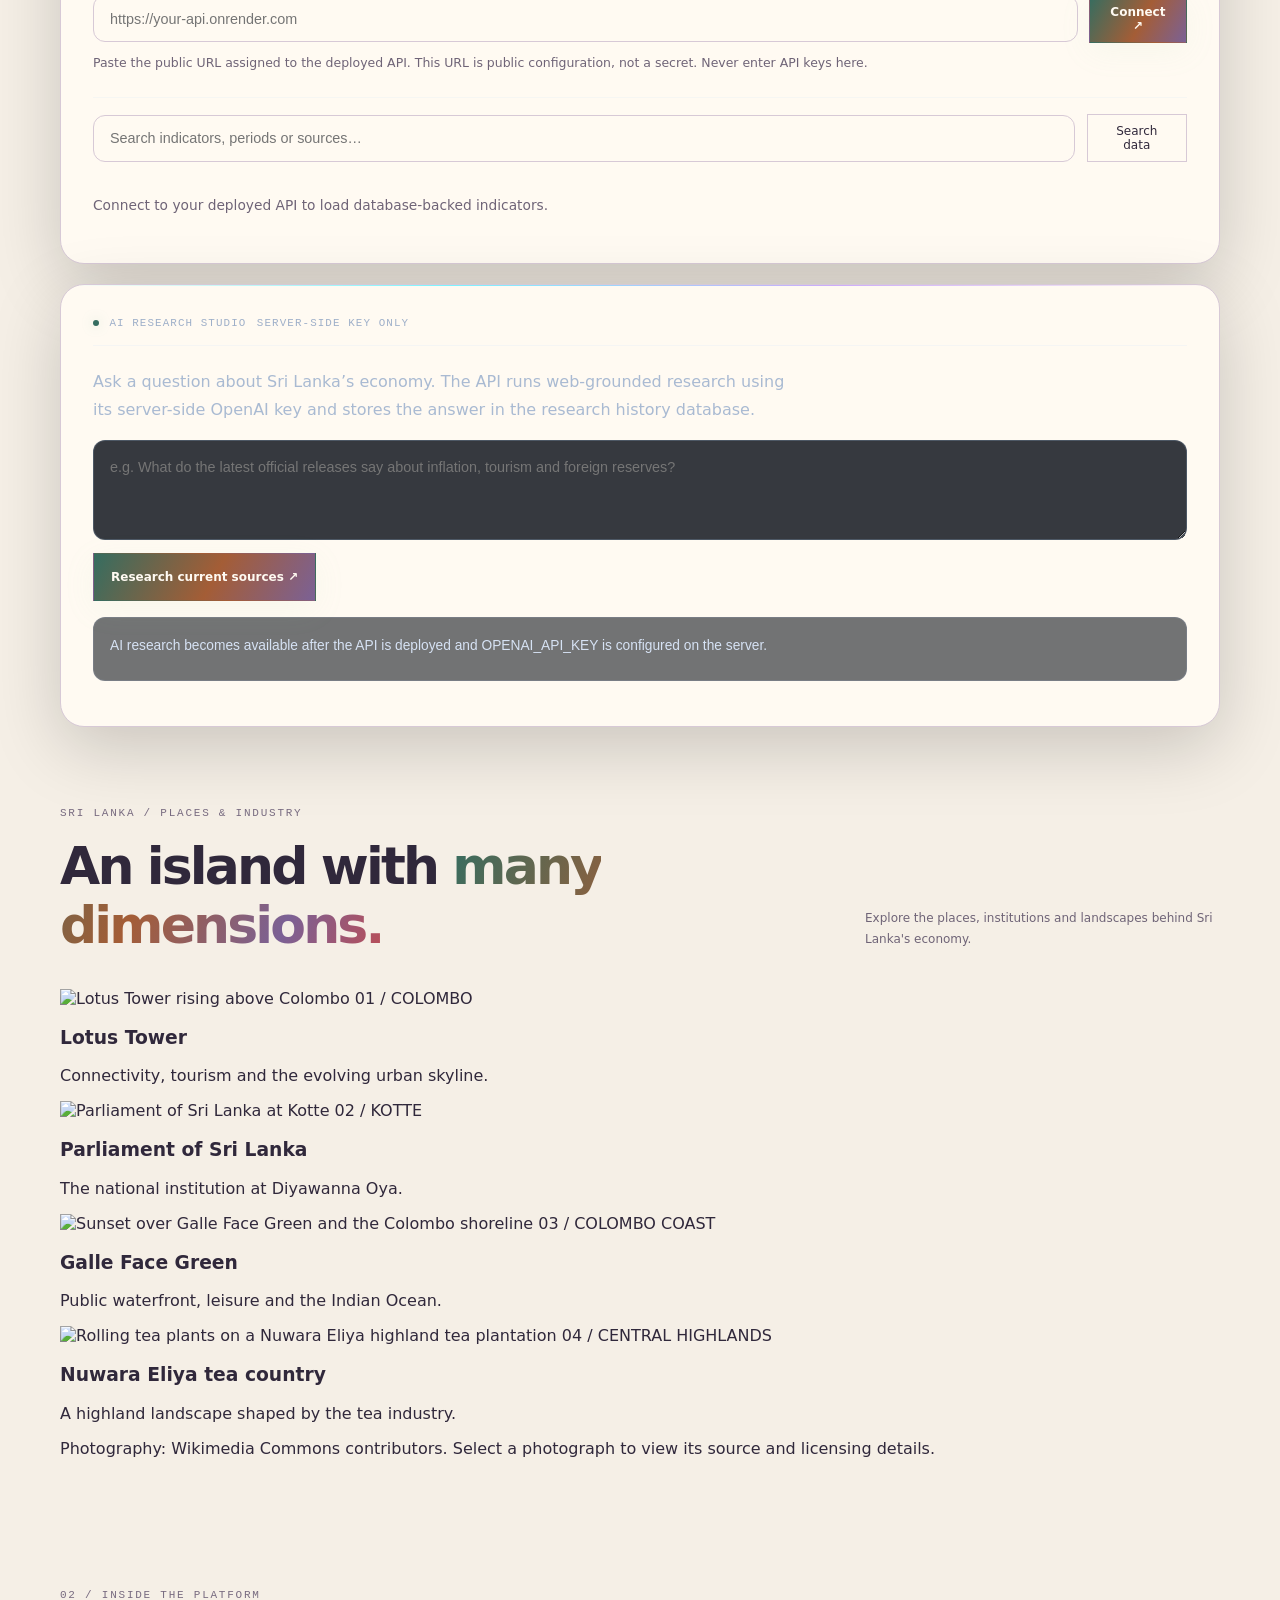
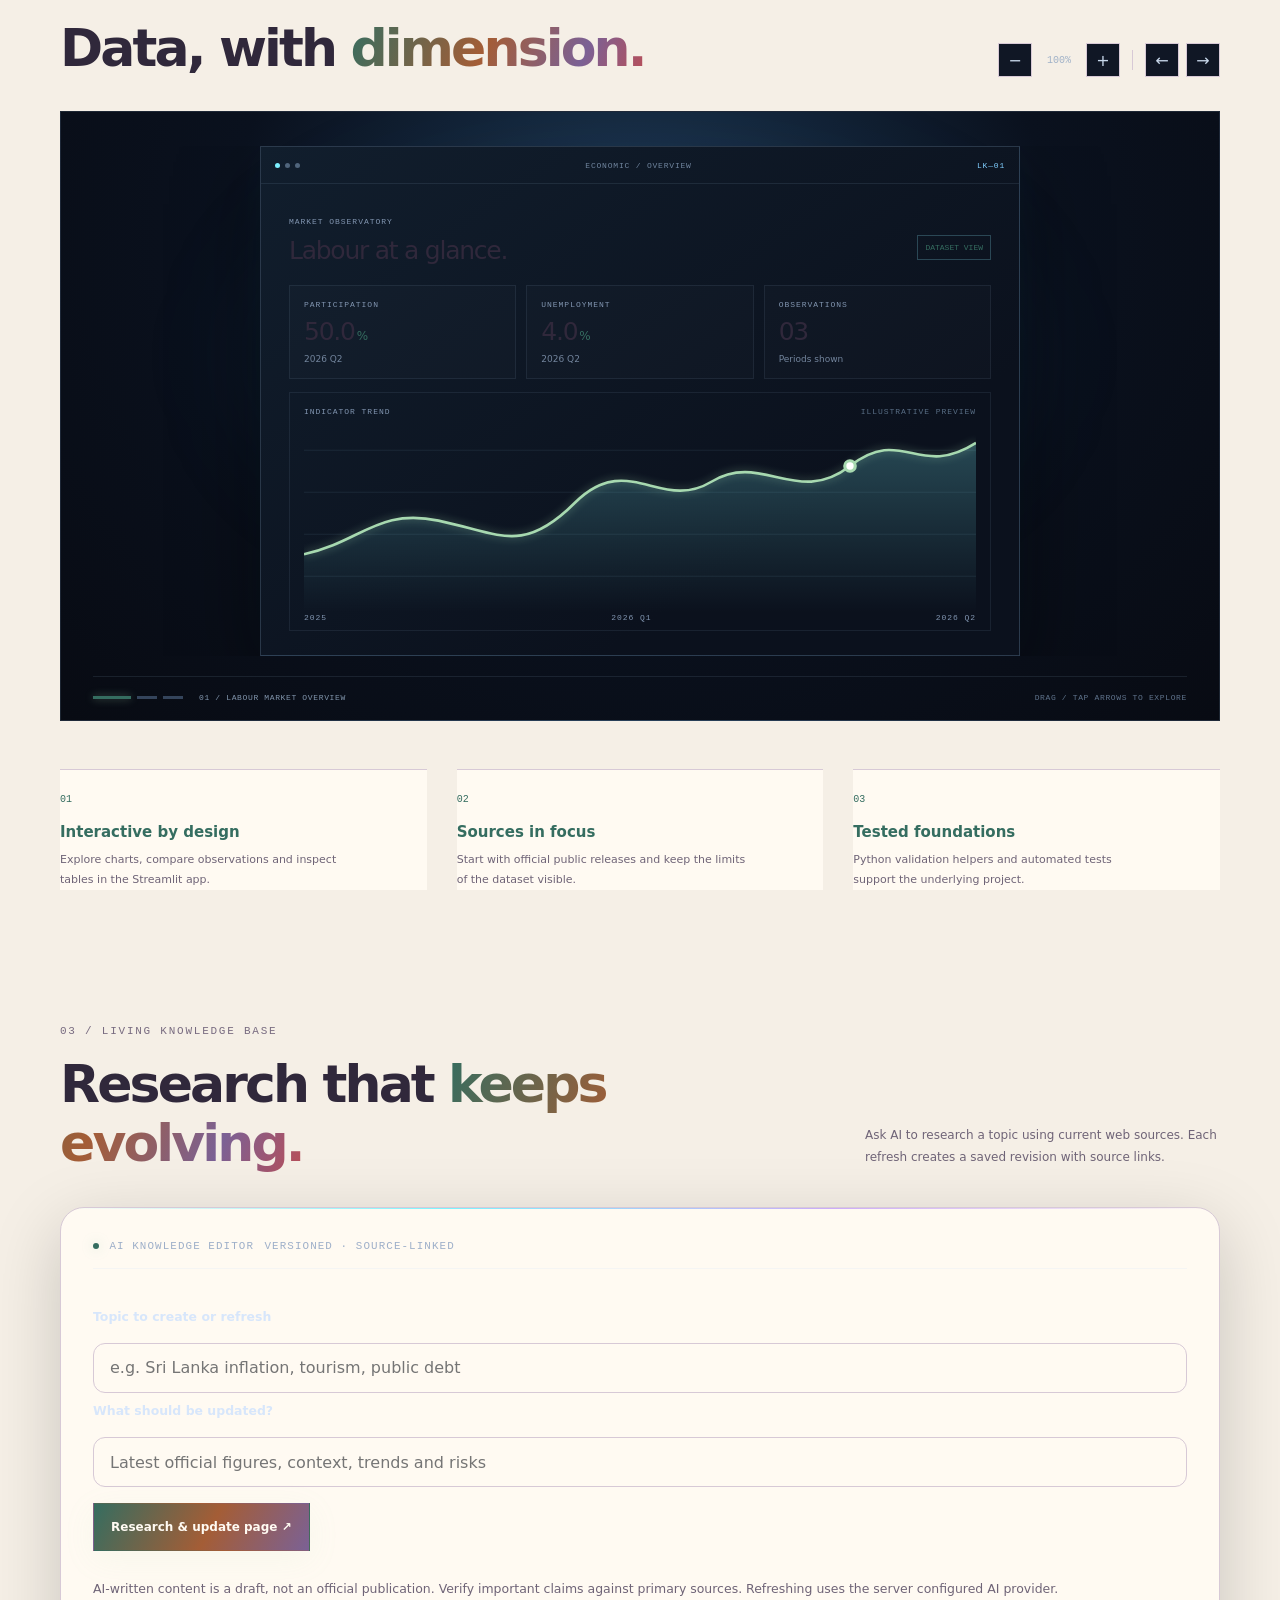
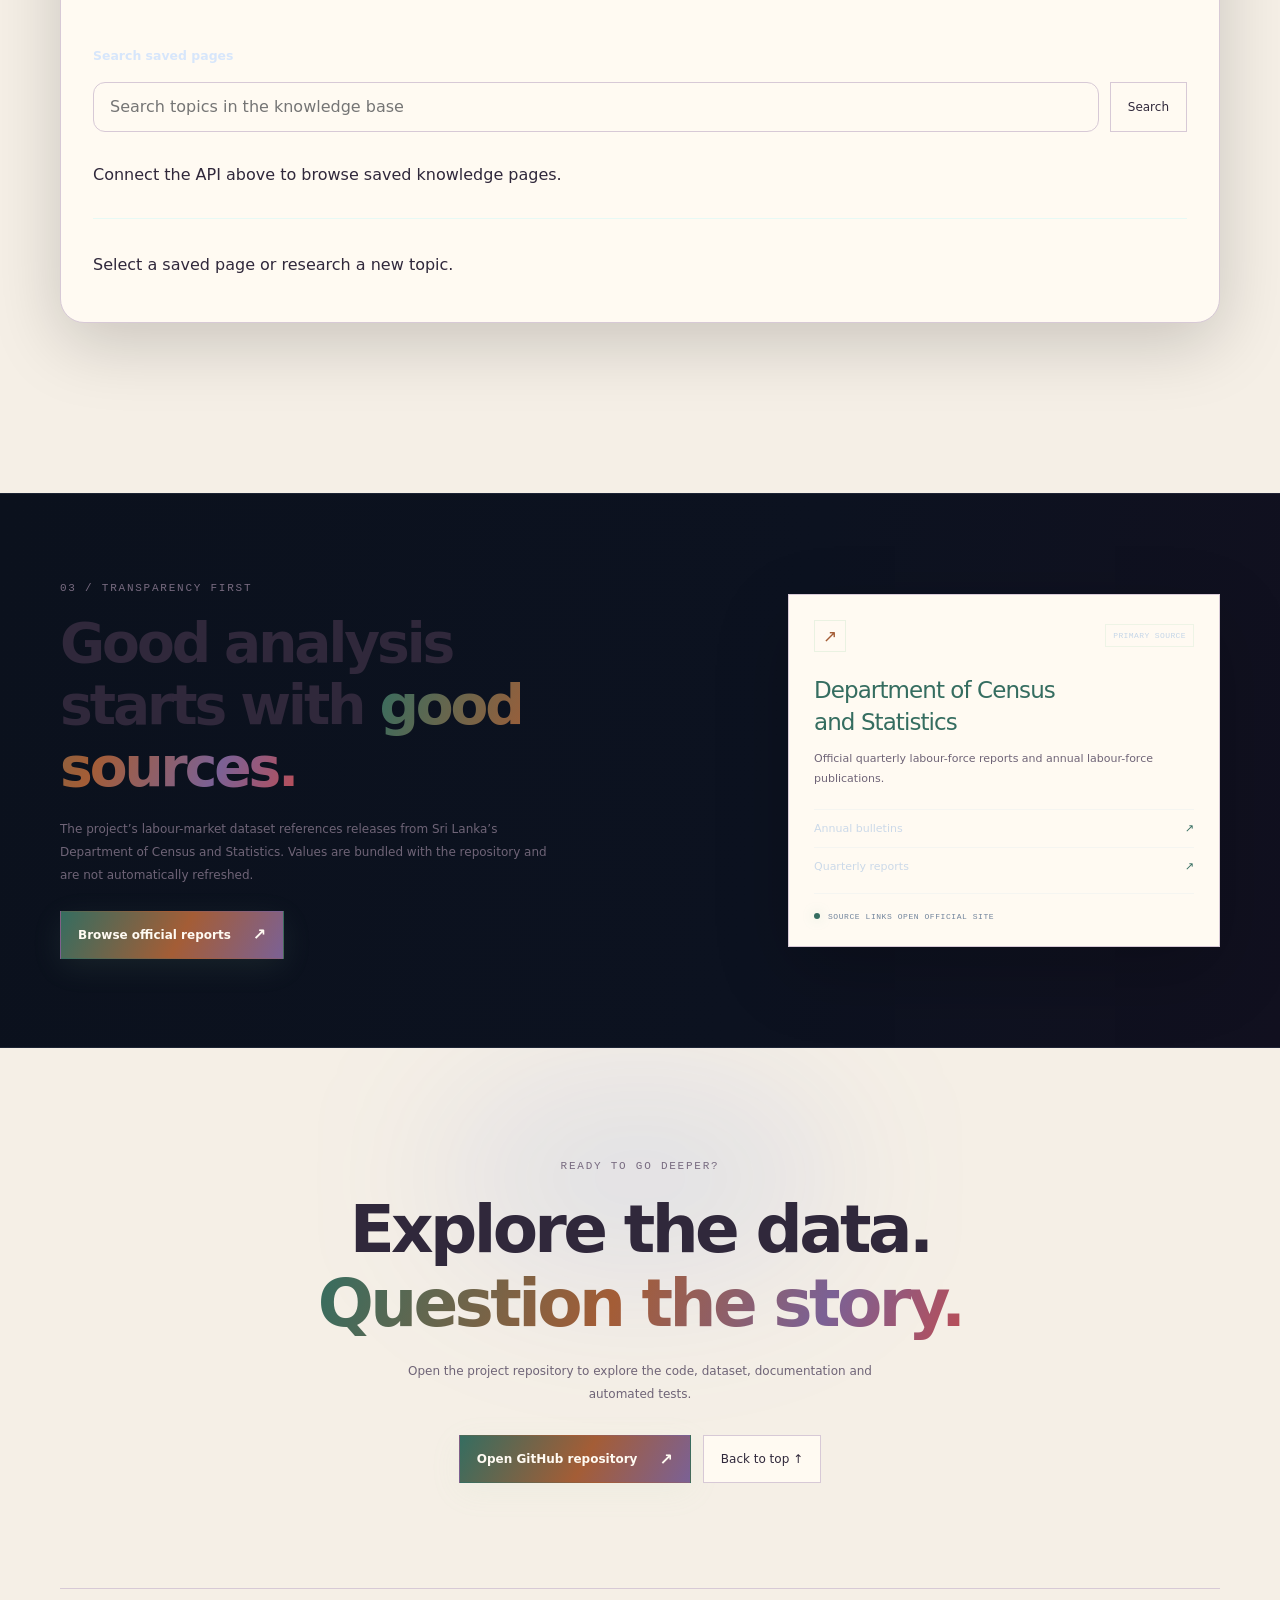
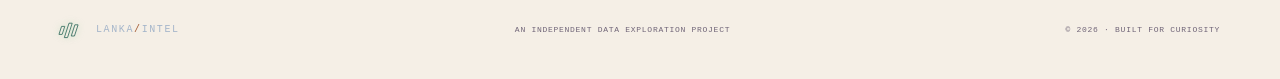
==== commit ad7f2909: "Add lightweight immersive 3D interactions and Sri Lanka landmark photography" ====
--- a/index.html
+++ b/index.html
@@ -10,9 +10,11 @@
   <link rel="preconnect" href="https://fonts.gstatic.com" crossorigin>
   <link href="https://fonts.googleapis.com/css2?family=DM+Mono:wght@400;500&family=Manrope:wght@400;500;600;700;800&display=swap" rel="stylesheet">
   <link rel="stylesheet" href="styles.css">
+  <link rel="stylesheet" href="immersive.css">
   <script src="script.js" defer></script>
   <script src="api-client.js" defer></script>
   <script src="performance.js" defer></script>
+<script src="immersive.js" defer></script>
 </head>
 <body>
   <div class="ambient ambient-a" aria-hidden="true"></div>
@@ -105,6 +107,33 @@
         </form>
         <pre id="ai-research-output" class="ai-research-output" aria-live="polite">AI research becomes available after the API is deployed and OPENAI_API_KEY is configured on the server.</pre>
       </div>
+    </section>
+
+    
+    <section id="sri-lanka-landmarks" class="section-shell landmark-section">
+      <div class="section-heading">
+        <div><div class="eyebrow">SRI LANKA / PLACES & INDUSTRY</div><h2>An island with <span class="muted-holo">many dimensions.</span></h2></div>
+        <p>Explore the places, institutions and landscapes behind Sri Lanka's economy.</p>
+      </div>
+      <div class="landmark-grid">
+        <a class="landmark-card" href="https://commons.wikimedia.org/wiki/Category:Lotus_Tower" target="_blank" rel="noreferrer">
+          <img src="https://commons.wikimedia.org/wiki/Special:FilePath/Colombo%20Lotus%20Tower%20seen%20Galle%20Road.jpg?width=1200" alt="Lotus Tower rising above Colombo" loading="lazy" decoding="async">
+          <span class="landmark-index">01 / COLOMBO</span><div class="landmark-copy"><h3>Lotus Tower</h3><p>Connectivity, tourism and the evolving urban skyline.</p></div>
+        </a>
+        <a class="landmark-card" href="https://commons.wikimedia.org/wiki/File:New_Sri_Lankan_Parliament_in_Kotte.jpg" target="_blank" rel="noreferrer">
+          <img src="https://commons.wikimedia.org/wiki/Special:FilePath/New%20Sri%20Lankan%20Parliament%20in%20Kotte.jpg?width=1200" alt="Parliament of Sri Lanka at Kotte" loading="lazy" decoding="async">
+          <span class="landmark-index">02 / KOTTE</span><div class="landmark-copy"><h3>Parliament of Sri Lanka</h3><p>The national institution at Diyawanna Oya.</p></div>
+        </a>
+        <a class="landmark-card" href="https://commons.wikimedia.org/wiki/File:Galle_Face_Green_-_sunset.jpg" target="_blank" rel="noreferrer">
+          <img src="https://commons.wikimedia.org/wiki/Special:FilePath/Galle%20Face%20Green%20-%20sunset.jpg?width=1200" alt="Sunset over Galle Face Green and the Colombo shoreline" loading="lazy" decoding="async">
+          <span class="landmark-index">03 / COLOMBO COAST</span><div class="landmark-copy"><h3>Galle Face Green</h3><p>Public waterfront, leisure and the Indian Ocean.</p></div>
+        </a>
+        <a class="landmark-card" href="https://commons.wikimedia.org/wiki/File:Tea-plantation_Nuwara_Eliya-2567.jpg" target="_blank" rel="noreferrer">
+          <img src="https://commons.wikimedia.org/wiki/Special:FilePath/Tea-plantation%20Nuwara%20Eliya-2567.jpg?width=1200" alt="Rolling tea plants on a Nuwara Eliya highland tea plantation" loading="lazy" decoding="async">
+          <span class="landmark-index">04 / CENTRAL HIGHLANDS</span><div class="landmark-copy"><h3>Nuwara Eliya tea country</h3><p>A highland landscape shaped by the tea industry.</p></div>
+        </a>
+      </div>
+      <p class="landmark-credit">Photography: Wikimedia Commons contributors. Select a photograph to view its source and licensing details.</p>
     </section>
 
     <section id="platform" class="section-shell platform-section">
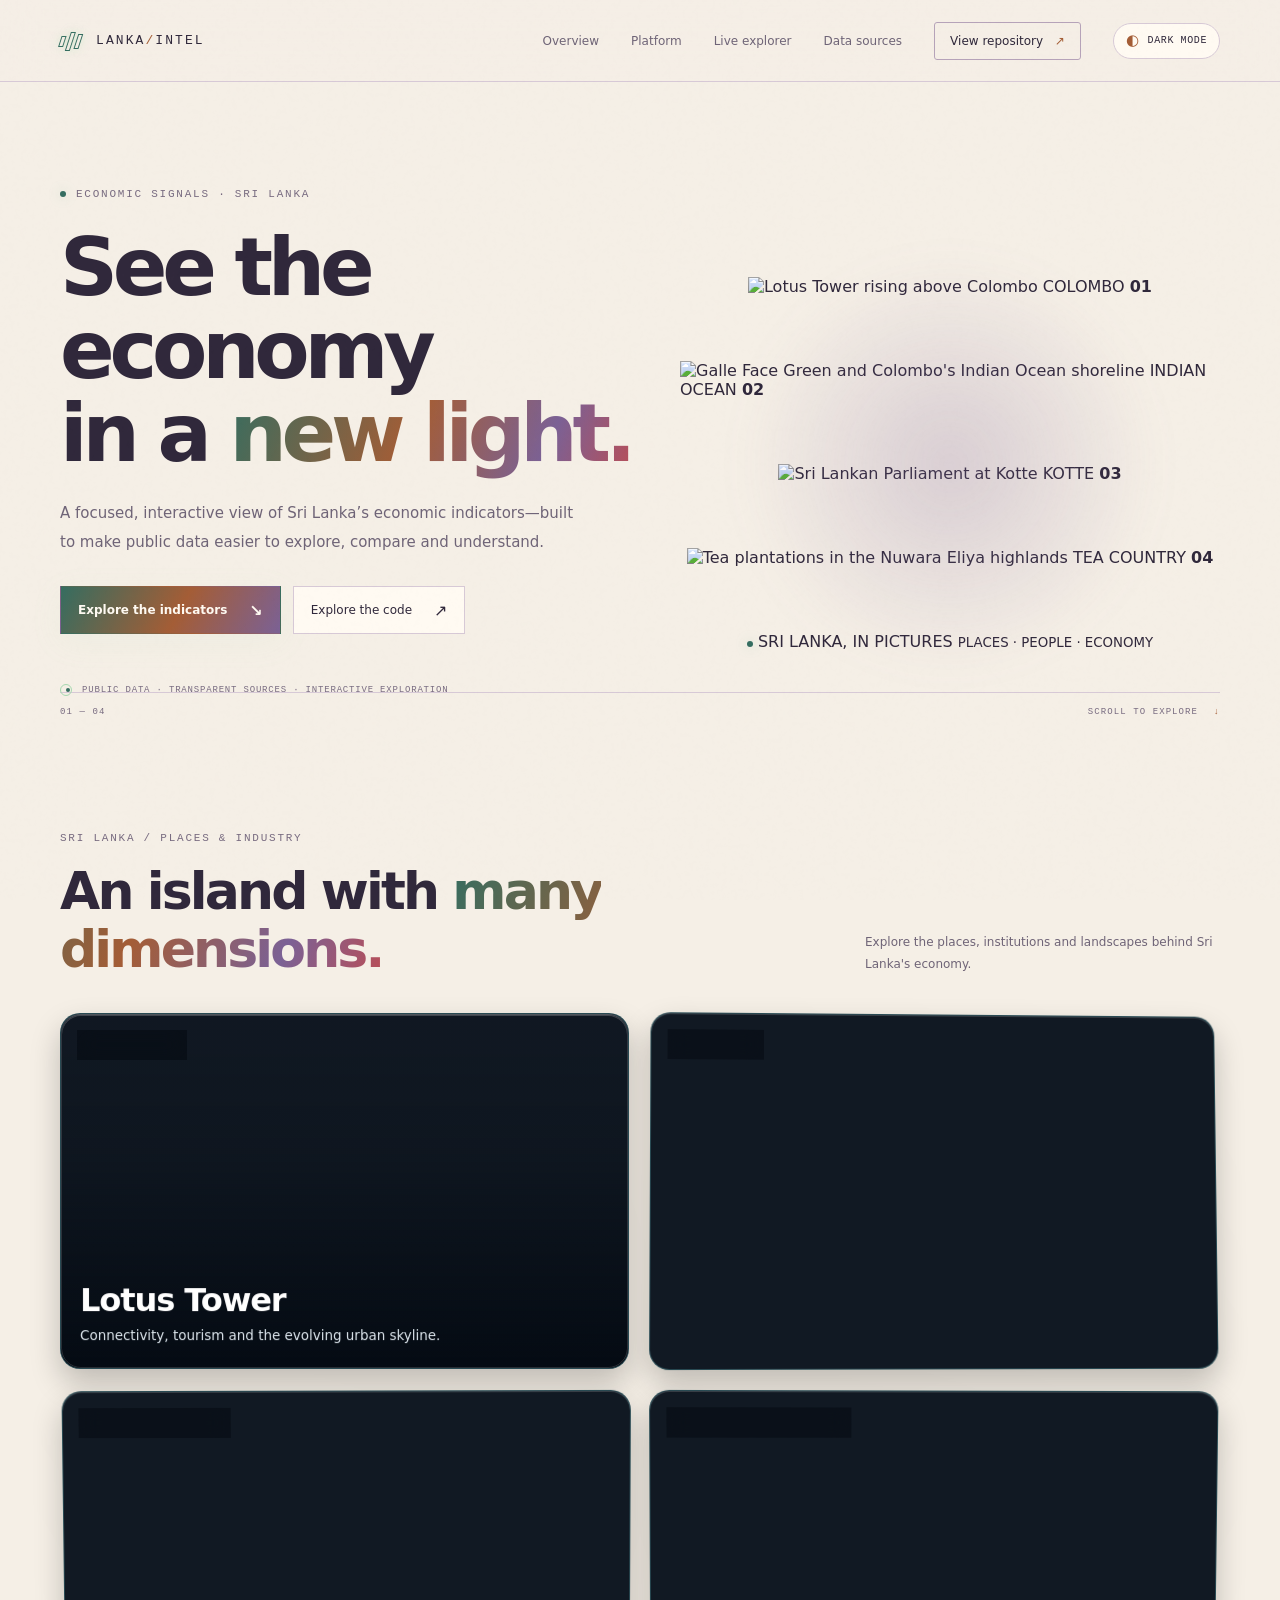
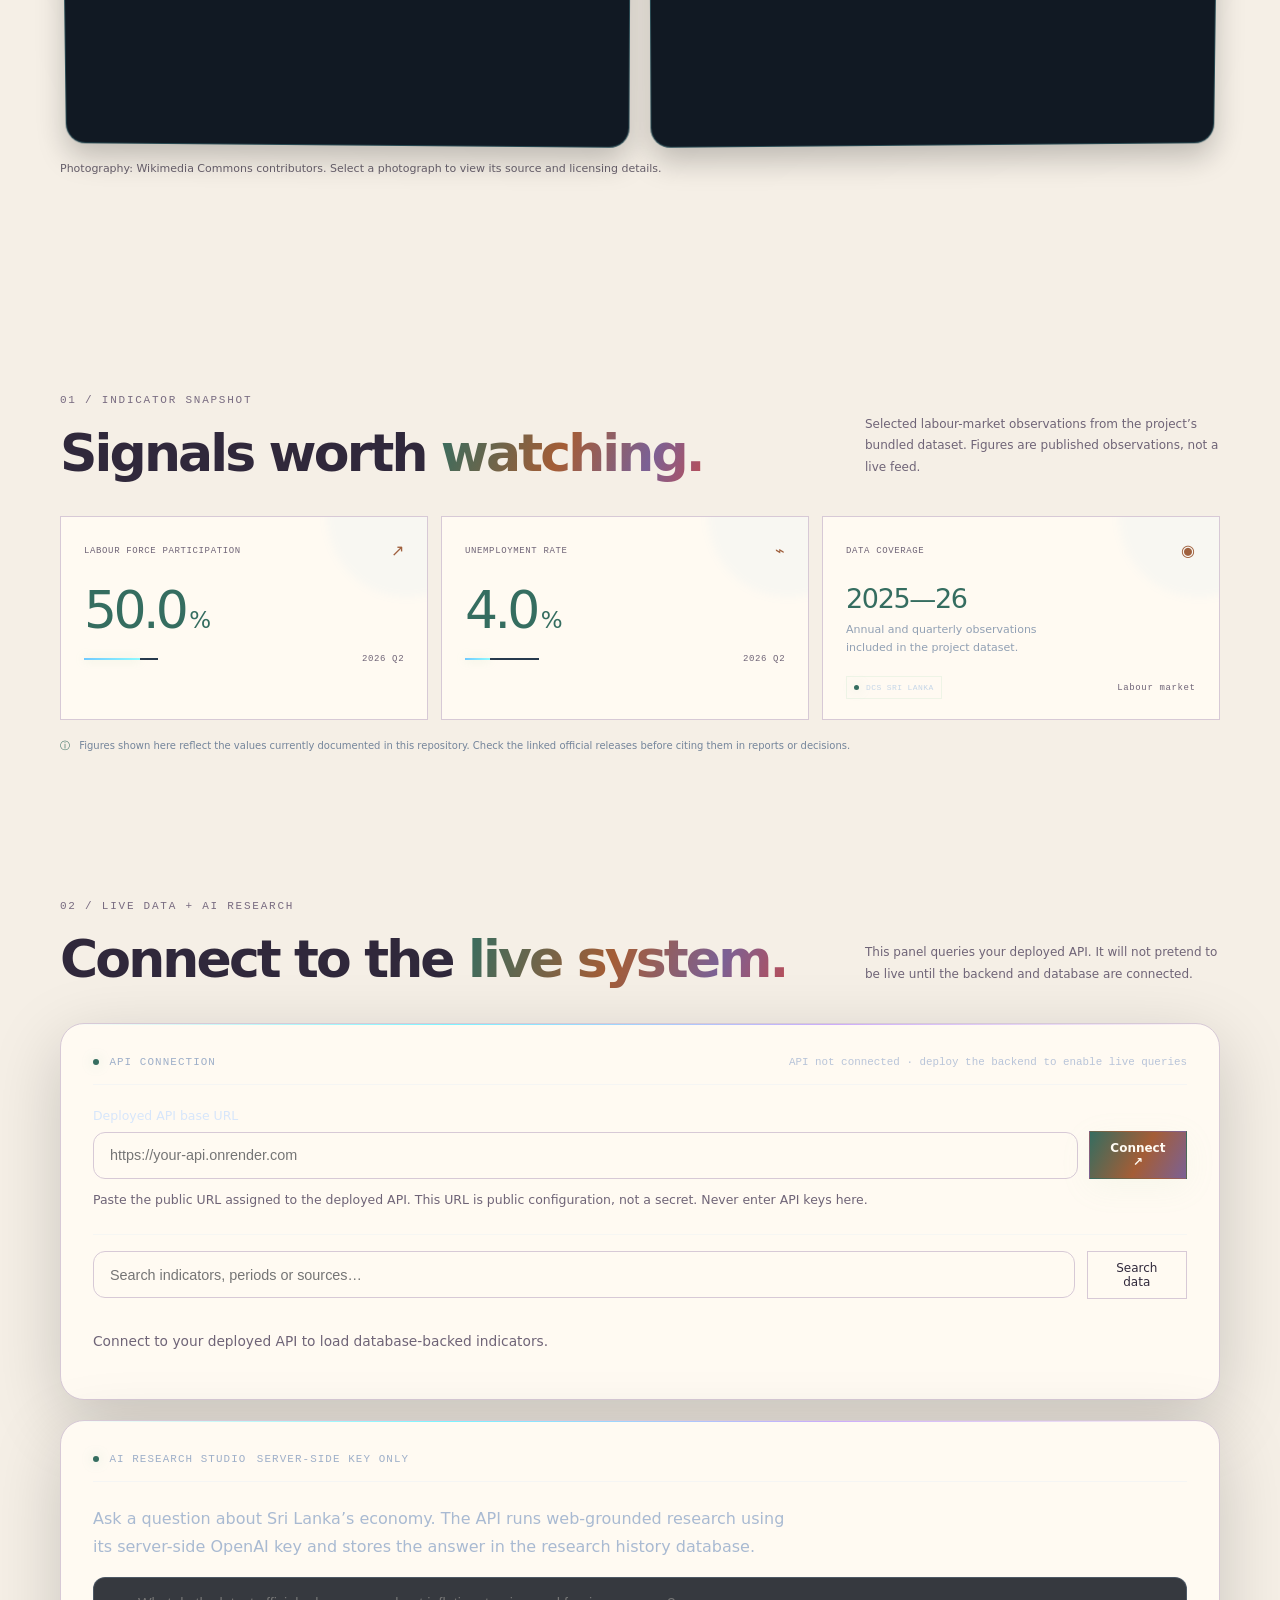
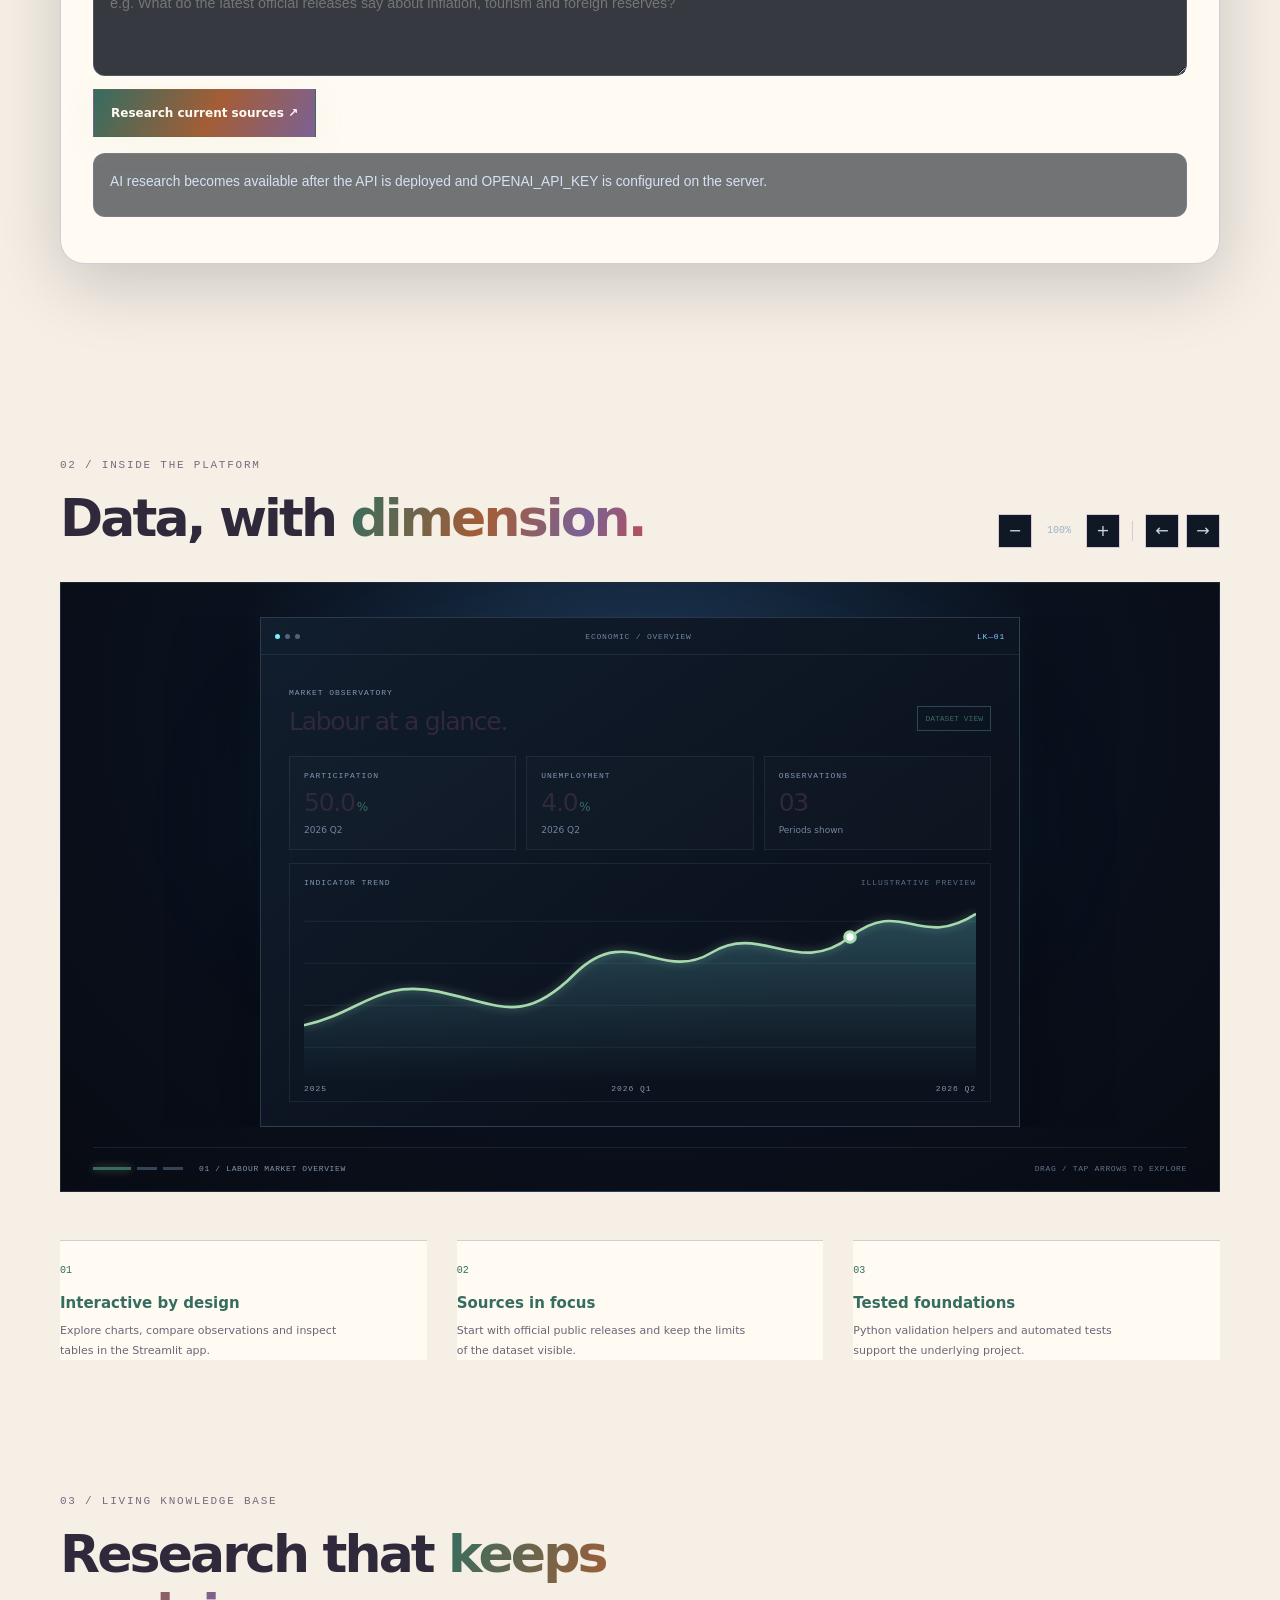
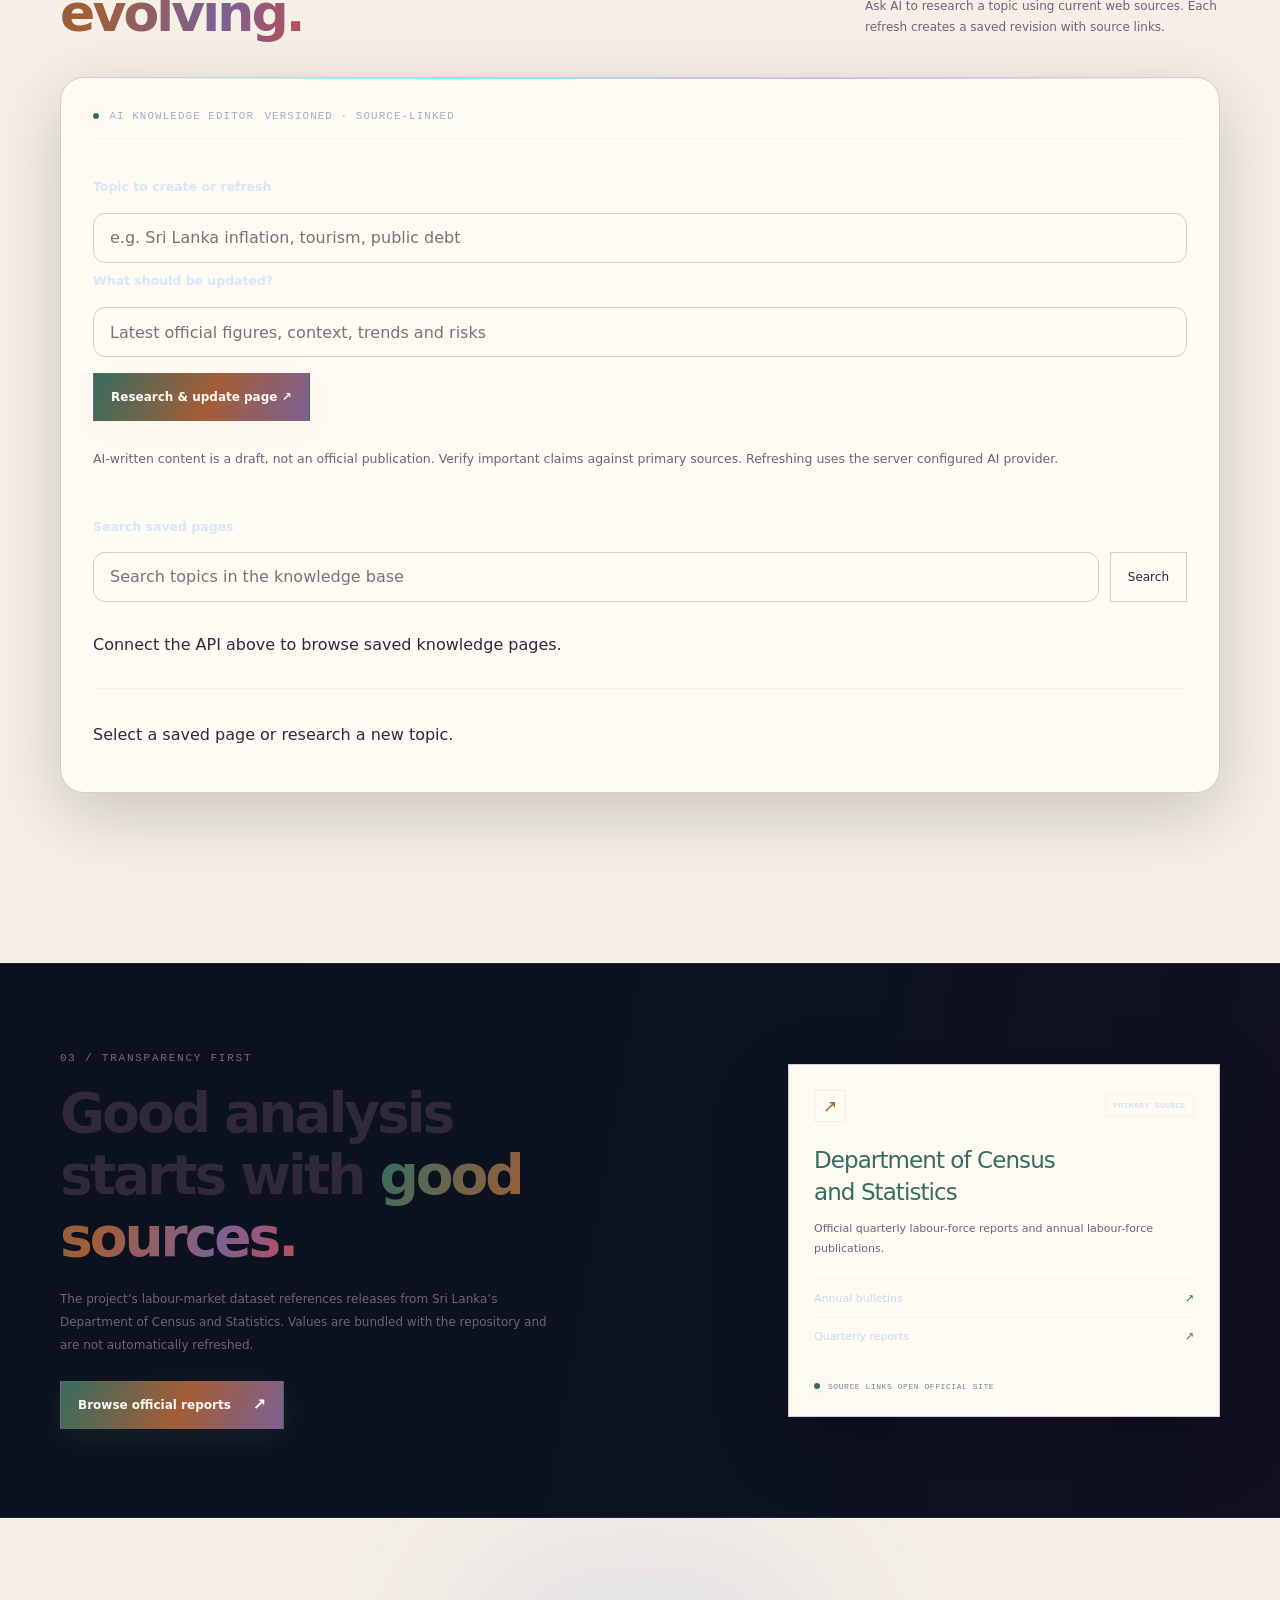
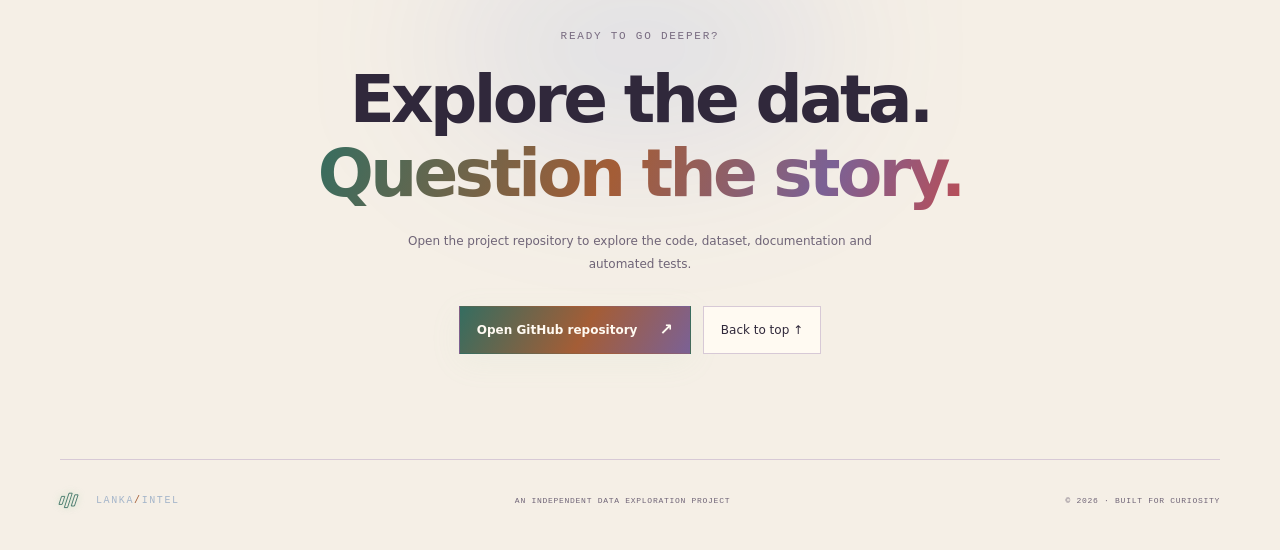
==== commit 9beecde1: "Put Sri Lanka landmark photography on the front page" ====
--- a/index.html
+++ b/index.html
@@ -49,14 +49,52 @@
         </div>
         <div class="hero-footnote"><span class="tiny-orbit"></span> PUBLIC DATA · TRANSPARENT SOURCES · INTERACTIVE EXPLORATION</div>
       </div>
-      <div class="hero-art" aria-label="Abstract holographic data visualization">
-        <div class="orbit orbit-one"></div><div class="orbit orbit-two"></div><div class="orbit orbit-three"></div>
-        <div class="orb-core"><div class="orb-glint"></div><div class="orb-ring"></div></div>
-        <div class="float-tag tag-top"><span class="tag-pip"></span> DATA / 001 <b>CONNECTED</b></div>
-        <div class="float-tag tag-bottom"><span>LK</span><div><b>ECONOMIC PULSE</b><small>INDICATORS IN FOCUS</small></div></div>
-        <div class="crosshair crosshair-one"></div><div class="crosshair crosshair-two"></div>
+      <div class="hero-art photo-hero" aria-label="Photographic scenes of Sri Lanka">
+        <a class="hero-photo hero-photo-tower" href="https://commons.wikimedia.org/wiki/Category:Lotus_Tower" target="_blank" rel="noreferrer" aria-label="Lotus Tower in Colombo">
+          <img src="https://commons.wikimedia.org/wiki/Special:FilePath/Colombo%20Lotus%20Tower%20seen%20Galle%20Road.jpg?width=1200" alt="Lotus Tower rising above Colombo" fetchpriority="high">
+          <span>COLOMBO <b>01</b></span>
+        </a>
+        <a class="hero-photo hero-photo-coast" href="https://commons.wikimedia.org/wiki/File:Galle_Face_Green_-_sunset.jpg" target="_blank" rel="noreferrer" aria-label="Galle Face Green at sunset">
+          <img src="https://commons.wikimedia.org/wiki/Special:FilePath/Galle%20Face%20Green%20-%20sunset.jpg?width=1200" alt="Galle Face Green and Colombo's Indian Ocean shoreline" fetchpriority="high">
+          <span>INDIAN OCEAN <b>02</b></span>
+        </a>
+        <a class="hero-photo hero-photo-parliament" href="https://commons.wikimedia.org/wiki/File:New_Sri_Lankan_Parliament_in_Kotte.jpg" target="_blank" rel="noreferrer" aria-label="Sri Lankan Parliament">
+          <img src="https://commons.wikimedia.org/wiki/Special:FilePath/New%20Sri%20Lankan%20Parliament%20in%20Kotte.jpg?width=1000" alt="Sri Lankan Parliament at Kotte" fetchpriority="high">
+          <span>KOTTE <b>03</b></span>
+        </a>
+        <a class="hero-photo hero-photo-tea" href="https://commons.wikimedia.org/wiki/File:Tea-plantation_Nuwara_Eliya-2567.jpg" target="_blank" rel="noreferrer" aria-label="Tea plantations in Nuwara Eliya">
+          <img src="https://commons.wikimedia.org/wiki/Special:FilePath/Tea-plantation%20Nuwara%20Eliya-2567.jpg?width=1000" alt="Tea plantations in the Nuwara Eliya highlands" fetchpriority="high">
+          <span>TEA COUNTRY <b>04</b></span>
+        </a>
+        <div class="photo-hero-caption"><span class="status-dot"></span> SRI LANKA, IN PICTURES <small>PLACES · PEOPLE · ECONOMY</small></div>
       </div>
       <div class="hero-index"><span>01 — 04</span><span>SCROLL TO EXPLORE <i>↓</i></span></div>
+    </section>
+
+    <section id="sri-lanka-landmarks" class="section-shell landmark-section">
+      <div class="section-heading">
+        <div><div class="eyebrow">SRI LANKA / PLACES & INDUSTRY</div><h2>An island with <span class="muted-holo">many dimensions.</span></h2></div>
+        <p>Explore the places, institutions and landscapes behind Sri Lanka's economy.</p>
+      </div>
+      <div class="landmark-grid">
+        <a class="landmark-card" href="https://commons.wikimedia.org/wiki/Category:Lotus_Tower" target="_blank" rel="noreferrer">
+          <img src="https://commons.wikimedia.org/wiki/Special:FilePath/Colombo%20Lotus%20Tower%20seen%20Galle%20Road.jpg?width=1200" alt="Lotus Tower rising above Colombo" loading="lazy" decoding="async">
+          <span class="landmark-index">01 / COLOMBO</span><div class="landmark-copy"><h3>Lotus Tower</h3><p>Connectivity, tourism and the evolving urban skyline.</p></div>
+        </a>
+        <a class="landmark-card" href="https://commons.wikimedia.org/wiki/File:New_Sri_Lankan_Parliament_in_Kotte.jpg" target="_blank" rel="noreferrer">
+          <img src="https://commons.wikimedia.org/wiki/Special:FilePath/New%20Sri%20Lankan%20Parliament%20in%20Kotte.jpg?width=1200" alt="Parliament of Sri Lanka at Kotte" loading="lazy" decoding="async">
+          <span class="landmark-index">02 / KOTTE</span><div class="landmark-copy"><h3>Parliament of Sri Lanka</h3><p>The national institution at Diyawanna Oya.</p></div>
+        </a>
+        <a class="landmark-card" href="https://commons.wikimedia.org/wiki/File:Galle_Face_Green_-_sunset.jpg" target="_blank" rel="noreferrer">
+          <img src="https://commons.wikimedia.org/wiki/Special:FilePath/Galle%20Face%20Green%20-%20sunset.jpg?width=1200" alt="Sunset over Galle Face Green and the Colombo shoreline" loading="lazy" decoding="async">
+          <span class="landmark-index">03 / COLOMBO COAST</span><div class="landmark-copy"><h3>Galle Face Green</h3><p>Public waterfront, leisure and the Indian Ocean.</p></div>
+        </a>
+        <a class="landmark-card" href="https://commons.wikimedia.org/wiki/File:Tea-plantation_Nuwara_Eliya-2567.jpg" target="_blank" rel="noreferrer">
+          <img src="https://commons.wikimedia.org/wiki/Special:FilePath/Tea-plantation%20Nuwara%20Eliya-2567.jpg?width=1200" alt="Rolling tea plants on a Nuwara Eliya highland tea plantation" loading="lazy" decoding="async">
+          <span class="landmark-index">04 / CENTRAL HIGHLANDS</span><div class="landmark-copy"><h3>Nuwara Eliya tea country</h3><p>A highland landscape shaped by the tea industry.</p></div>
+        </a>
+      </div>
+      <p class="landmark-credit">Photography: Wikimedia Commons contributors. Select a photograph to view its source and licensing details.</p>
     </section>
 
     <section id="overview" class="section-shell overview-section">
@@ -110,31 +148,6 @@
     </section>
 
     
-    <section id="sri-lanka-landmarks" class="section-shell landmark-section">
-      <div class="section-heading">
-        <div><div class="eyebrow">SRI LANKA / PLACES & INDUSTRY</div><h2>An island with <span class="muted-holo">many dimensions.</span></h2></div>
-        <p>Explore the places, institutions and landscapes behind Sri Lanka's economy.</p>
-      </div>
-      <div class="landmark-grid">
-        <a class="landmark-card" href="https://commons.wikimedia.org/wiki/Category:Lotus_Tower" target="_blank" rel="noreferrer">
-          <img src="https://commons.wikimedia.org/wiki/Special:FilePath/Colombo%20Lotus%20Tower%20seen%20Galle%20Road.jpg?width=1200" alt="Lotus Tower rising above Colombo" loading="lazy" decoding="async">
-          <span class="landmark-index">01 / COLOMBO</span><div class="landmark-copy"><h3>Lotus Tower</h3><p>Connectivity, tourism and the evolving urban skyline.</p></div>
-        </a>
-        <a class="landmark-card" href="https://commons.wikimedia.org/wiki/File:New_Sri_Lankan_Parliament_in_Kotte.jpg" target="_blank" rel="noreferrer">
-          <img src="https://commons.wikimedia.org/wiki/Special:FilePath/New%20Sri%20Lankan%20Parliament%20in%20Kotte.jpg?width=1200" alt="Parliament of Sri Lanka at Kotte" loading="lazy" decoding="async">
-          <span class="landmark-index">02 / KOTTE</span><div class="landmark-copy"><h3>Parliament of Sri Lanka</h3><p>The national institution at Diyawanna Oya.</p></div>
-        </a>
-        <a class="landmark-card" href="https://commons.wikimedia.org/wiki/File:Galle_Face_Green_-_sunset.jpg" target="_blank" rel="noreferrer">
-          <img src="https://commons.wikimedia.org/wiki/Special:FilePath/Galle%20Face%20Green%20-%20sunset.jpg?width=1200" alt="Sunset over Galle Face Green and the Colombo shoreline" loading="lazy" decoding="async">
-          <span class="landmark-index">03 / COLOMBO COAST</span><div class="landmark-copy"><h3>Galle Face Green</h3><p>Public waterfront, leisure and the Indian Ocean.</p></div>
-        </a>
-        <a class="landmark-card" href="https://commons.wikimedia.org/wiki/File:Tea-plantation_Nuwara_Eliya-2567.jpg" target="_blank" rel="noreferrer">
-          <img src="https://commons.wikimedia.org/wiki/Special:FilePath/Tea-plantation%20Nuwara%20Eliya-2567.jpg?width=1200" alt="Rolling tea plants on a Nuwara Eliya highland tea plantation" loading="lazy" decoding="async">
-          <span class="landmark-index">04 / CENTRAL HIGHLANDS</span><div class="landmark-copy"><h3>Nuwara Eliya tea country</h3><p>A highland landscape shaped by the tea industry.</p></div>
-        </a>
-      </div>
-      <p class="landmark-credit">Photography: Wikimedia Commons contributors. Select a photograph to view its source and licensing details.</p>
-    </section>
 
     <section id="platform" class="section-shell platform-section">
       <div class="section-heading">
--- a/immersive.css
+++ b/immersive.css
@@ -0,0 +1,47 @@
+/* Lightweight 3D-inspired interaction layer; no framework or WebGL dependency. */
+:root{--immersive-glow:rgba(124,244,255,.18)}
+html{scroll-behavior:smooth}
+@media(prefers-reduced-motion:reduce){html{scroll-behavior:auto}*,*::before,*::after{animation-duration:.01ms!important;transition-duration:.01ms!important}}
+.immersive-card{transform-style:preserve-3d;will-change:transform;transition:transform .22s ease,border-color .22s ease,box-shadow .22s ease}
+.immersive-card:hover{box-shadow:0 22px 55px rgba(0,0,0,.24),0 0 28px var(--immersive-glow)}
+.immersive-reveal{opacity:0;transform:translateY(18px);transition:opacity .55s ease,transform .55s ease}
+.immersive-reveal.is-visible{opacity:1;transform:translateY(0)}
+.landmark-section{padding-top:clamp(44px,7vw,90px);padding-bottom:clamp(44px,7vw,90px)}
+.landmark-grid{display:grid;grid-template-columns:repeat(2,minmax(0,1fr));gap:clamp(12px,2vw,22px);perspective:1200px}
+.landmark-card{position:relative;display:block;min-height:280px;aspect-ratio:16/10;overflow:hidden;border:1px solid rgba(124,244,255,.22);border-radius:20px;background:#111923;color:inherit;text-decoration:none;isolation:isolate;transform-style:preserve-3d;transition:transform .25s ease,border-color .25s ease,box-shadow .25s ease}
+.landmark-card:hover{border-color:rgba(124,244,255,.65);box-shadow:0 24px 60px rgba(0,0,0,.3),0 0 35px rgba(124,244,255,.12)}
+.landmark-card img{position:absolute;inset:0;width:100%;height:100%;object-fit:cover;transform:scale(1.015);transition:transform .7s cubic-bezier(.2,.7,.2,1);z-index:-2}
+.landmark-card:hover img{transform:scale(1.07)}
+.landmark-card:after{content:"";position:absolute;inset:0;background:linear-gradient(180deg,rgba(4,10,18,.05) 10%,rgba(4,10,18,.18) 40%,rgba(4,10,18,.92) 100%);z-index:-1}
+.landmark-index{position:absolute;top:16px;left:16px;font:500 10px/1.4 'DM Mono',monospace;letter-spacing:.13em;color:#e7fbff;background:rgba(4,10,18,.55);border:1px solid rgba(255,255,255,.24);border-radius:999px;padding:7px 10px;backdrop-filter:blur(10px)}
+.landmark-copy{position:absolute;left:clamp(16px,3vw,28px);right:clamp(16px,3vw,28px);bottom:clamp(16px,3vw,26px);transform:translateZ(24px)}
+.landmark-copy h3{margin:0 0 7px;font-size:clamp(20px,3vw,31px);letter-spacing:-.035em;color:#fff}
+.landmark-copy p{margin:0;max-width:48ch;font-size:13px;line-height:1.6;color:#e0e9f0}
+.landmark-credit{font-size:11px;line-height:1.6;opacity:.72;margin-top:14px}
+@media(max-width:620px){.landmark-grid{grid-template-columns:1fr}.landmark-card{min-height:235px;aspect-ratio:4/3}.landmark-copy h3{font-size:24px}}
+
+/* Visible depth correction + stronger mobile-safe 3D styling. */
+.landmark-card{perspective:1000px;transform:perspective(1100px) rotateX(1.2deg) rotateY(-1deg);box-shadow:0 14px 30px rgba(0,0,0,.22),inset 0 1px rgba(255,255,255,.16)}
+.landmark-card:nth-child(2){transform:perspective(1100px) rotateX(1deg) rotateY(1deg)}
+.landmark-card:nth-child(3){transform:perspective(1100px) rotateX(-1deg) rotateY(-1deg)}
+.landmark-card:nth-child(4){transform:perspective(1100px) rotateX(-1deg) rotateY(1deg)}
+/* Critical: keep image and overlay above the card background so photographs actually render. */
+.landmark-card img{z-index:0;transform:translateZ(12px) scale(1.035);filter:saturate(1.08) contrast(1.03)}
+.landmark-card:after{z-index:1;pointer-events:none}
+.landmark-index,.landmark-copy{z-index:2}
+.landmark-card:hover{transform:perspective(1100px) rotateX(0) rotateY(0) translateY(-7px) scale(1.012)}
+.landmark-card:hover img{transform:translateZ(18px) scale(1.09)}
+.landmark-card:before{content:"";position:absolute;inset:0;border:1px solid rgba(255,255,255,.14);border-radius:inherit;z-index:3;pointer-events:none;box-shadow:inset 0 1px 0 rgba(255,255,255,.2)}
+.landmark-copy{transform:translateZ(34px)}
+@media(max-width:620px){
+ .landmark-card,.landmark-card:nth-child(n){transform:perspective(900px) rotateX(1.2deg) rotateY(-.6deg);box-shadow:0 18px 34px rgba(0,0,0,.28),0 5px 0 rgba(124,244,255,.10)}
+ .landmark-card:nth-child(even){transform:perspective(900px) rotateX(1deg) rotateY(.6deg)}
+ .landmark-card img{transform:translateZ(10px) scale(1.045)}
+}
+@media(prefers-reduced-motion:no-preference){
+ .landmark-card{animation:landmarkFloat 7s ease-in-out infinite}
+ .landmark-card:nth-child(2){animation-delay:-1.7s}
+ .landmark-card:nth-child(3){animation-delay:-3.4s}
+ .landmark-card:nth-child(4){animation-delay:-5.1s}
+}
+@keyframes landmarkFloat{0%,100%{translate:0 0}50%{translate:0 -5px}}
